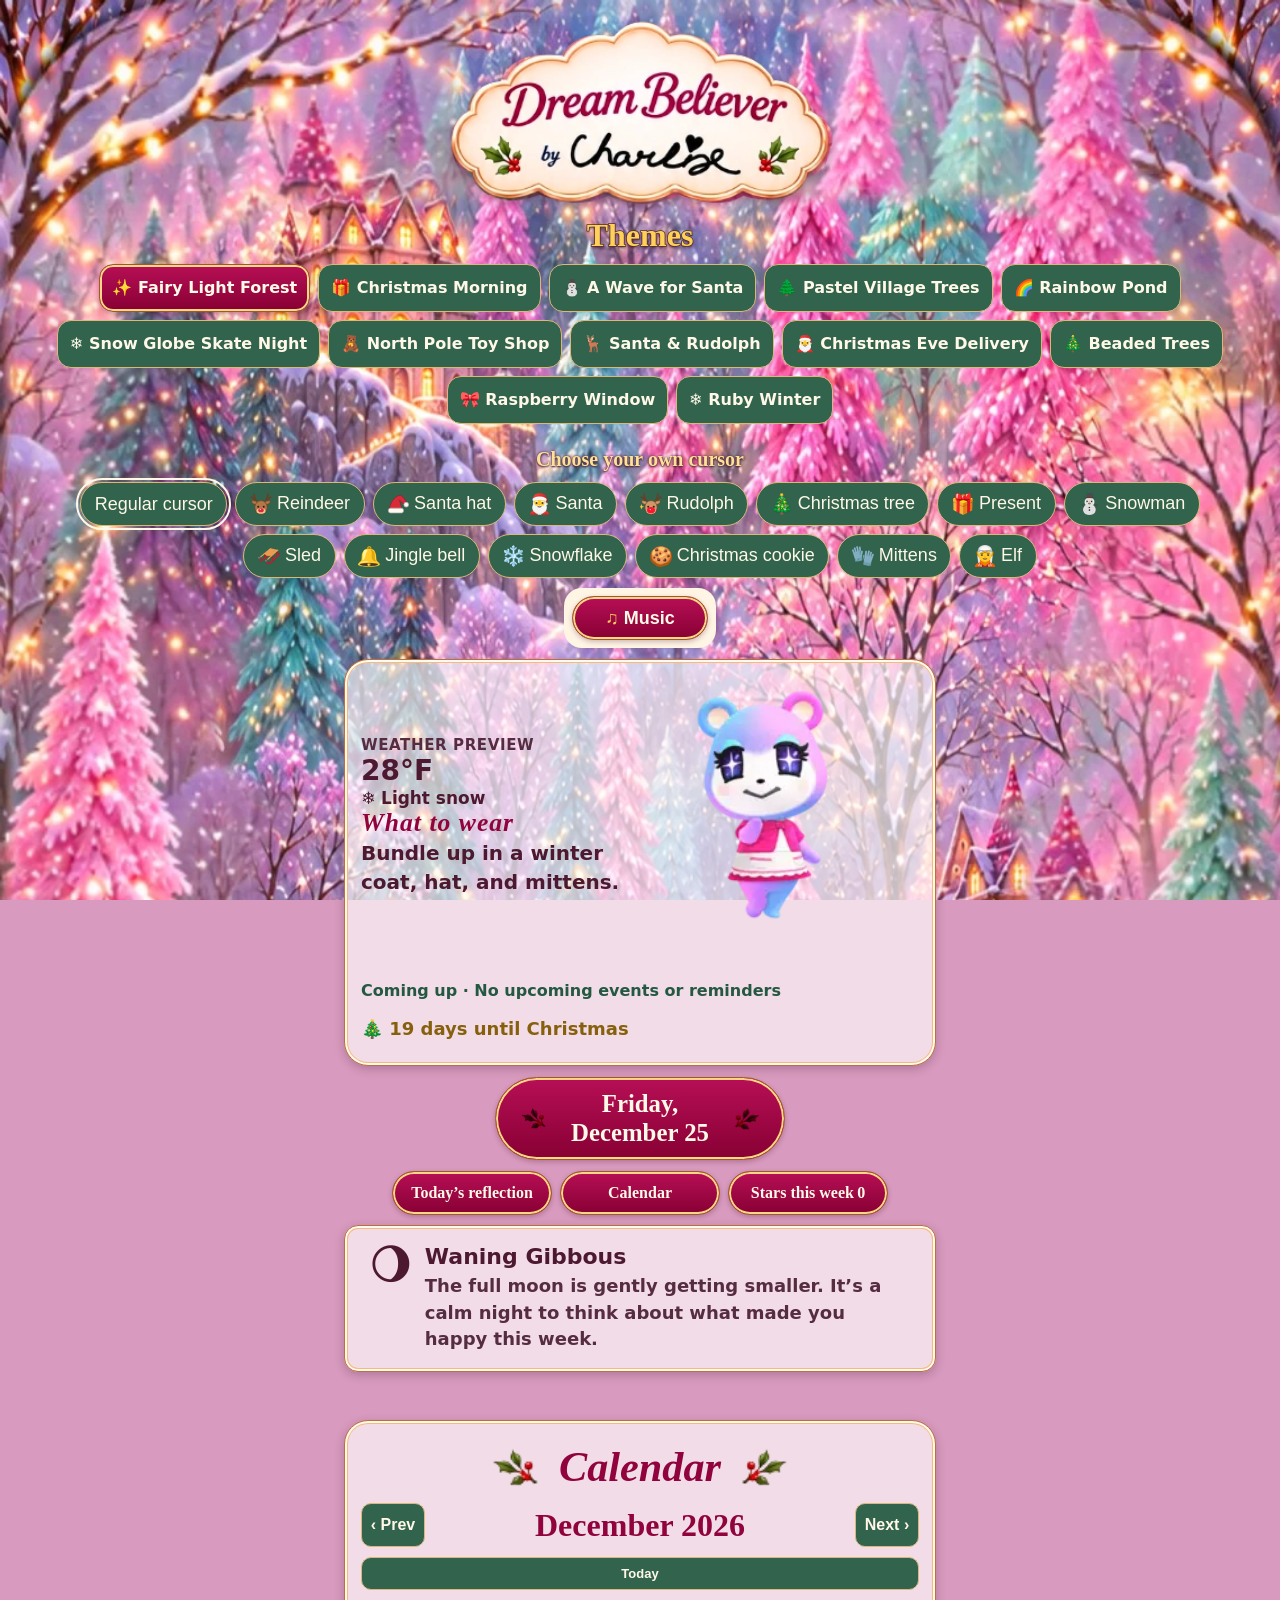
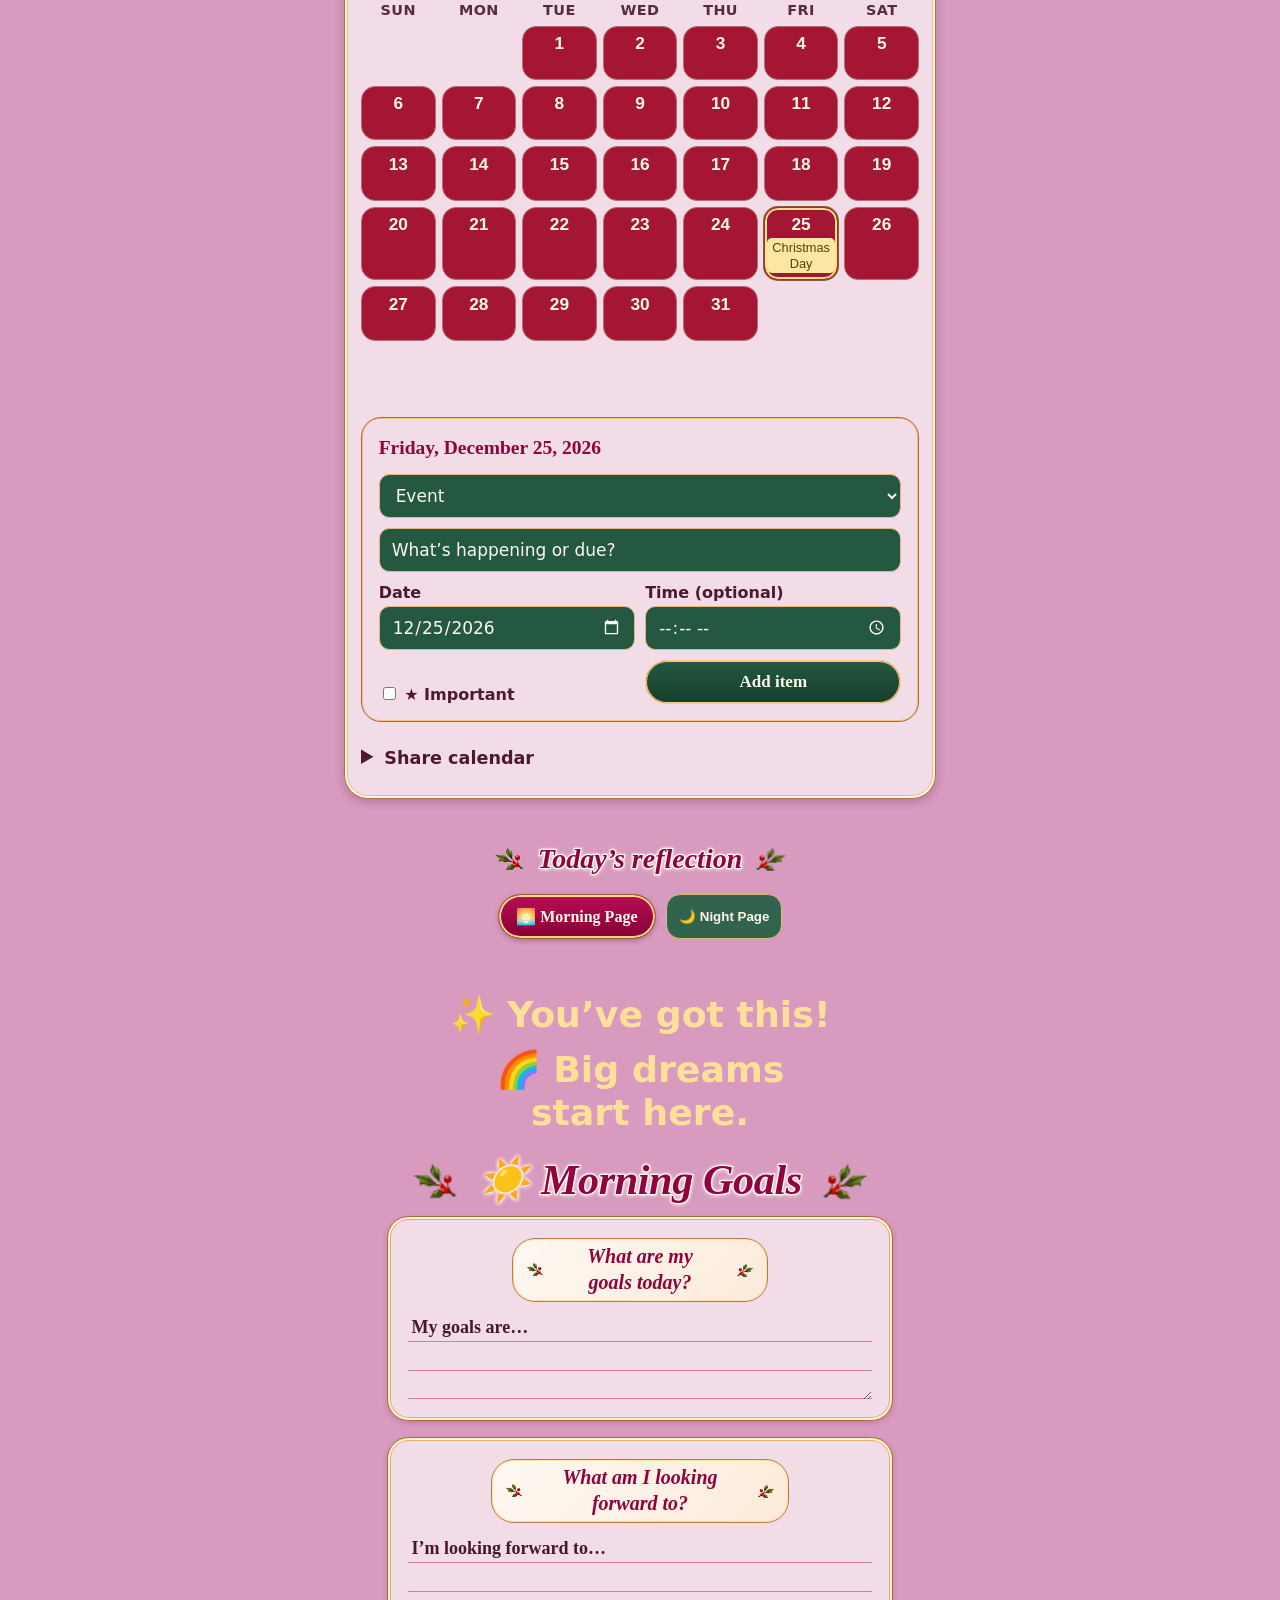
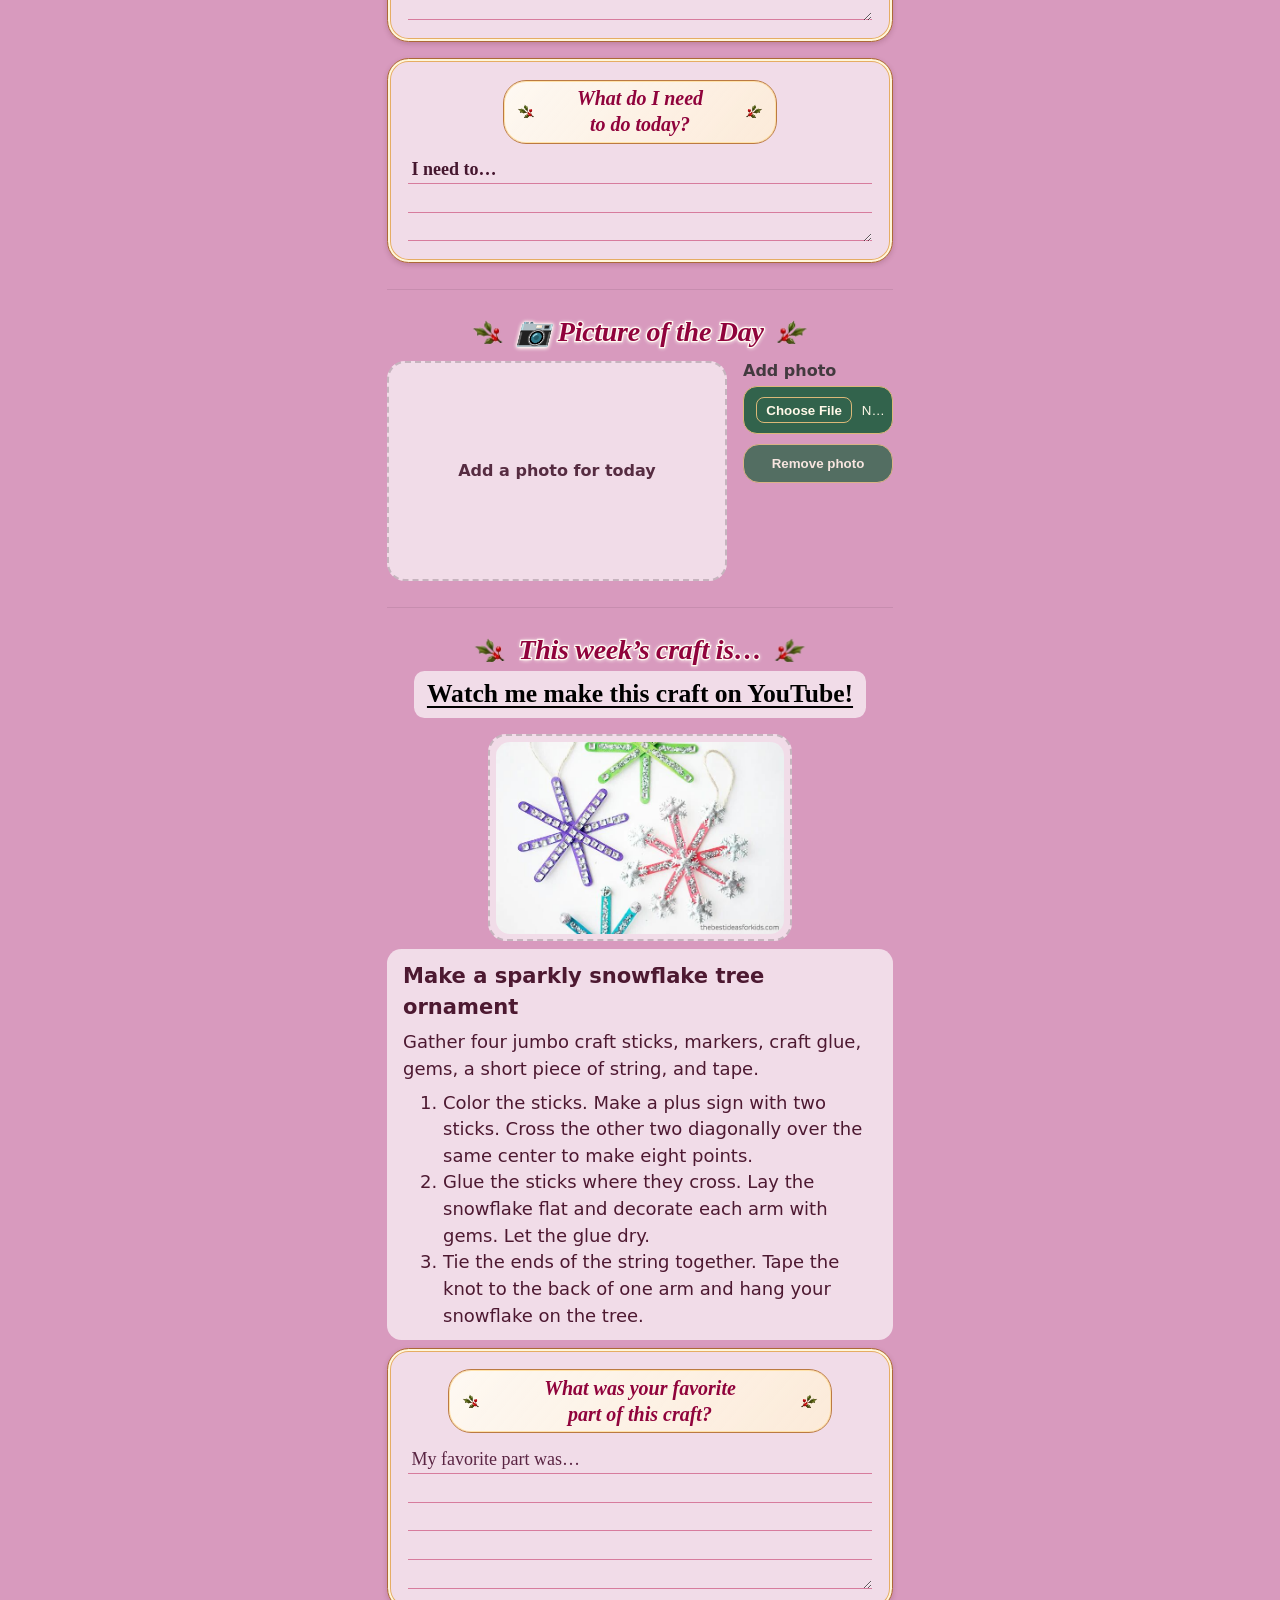
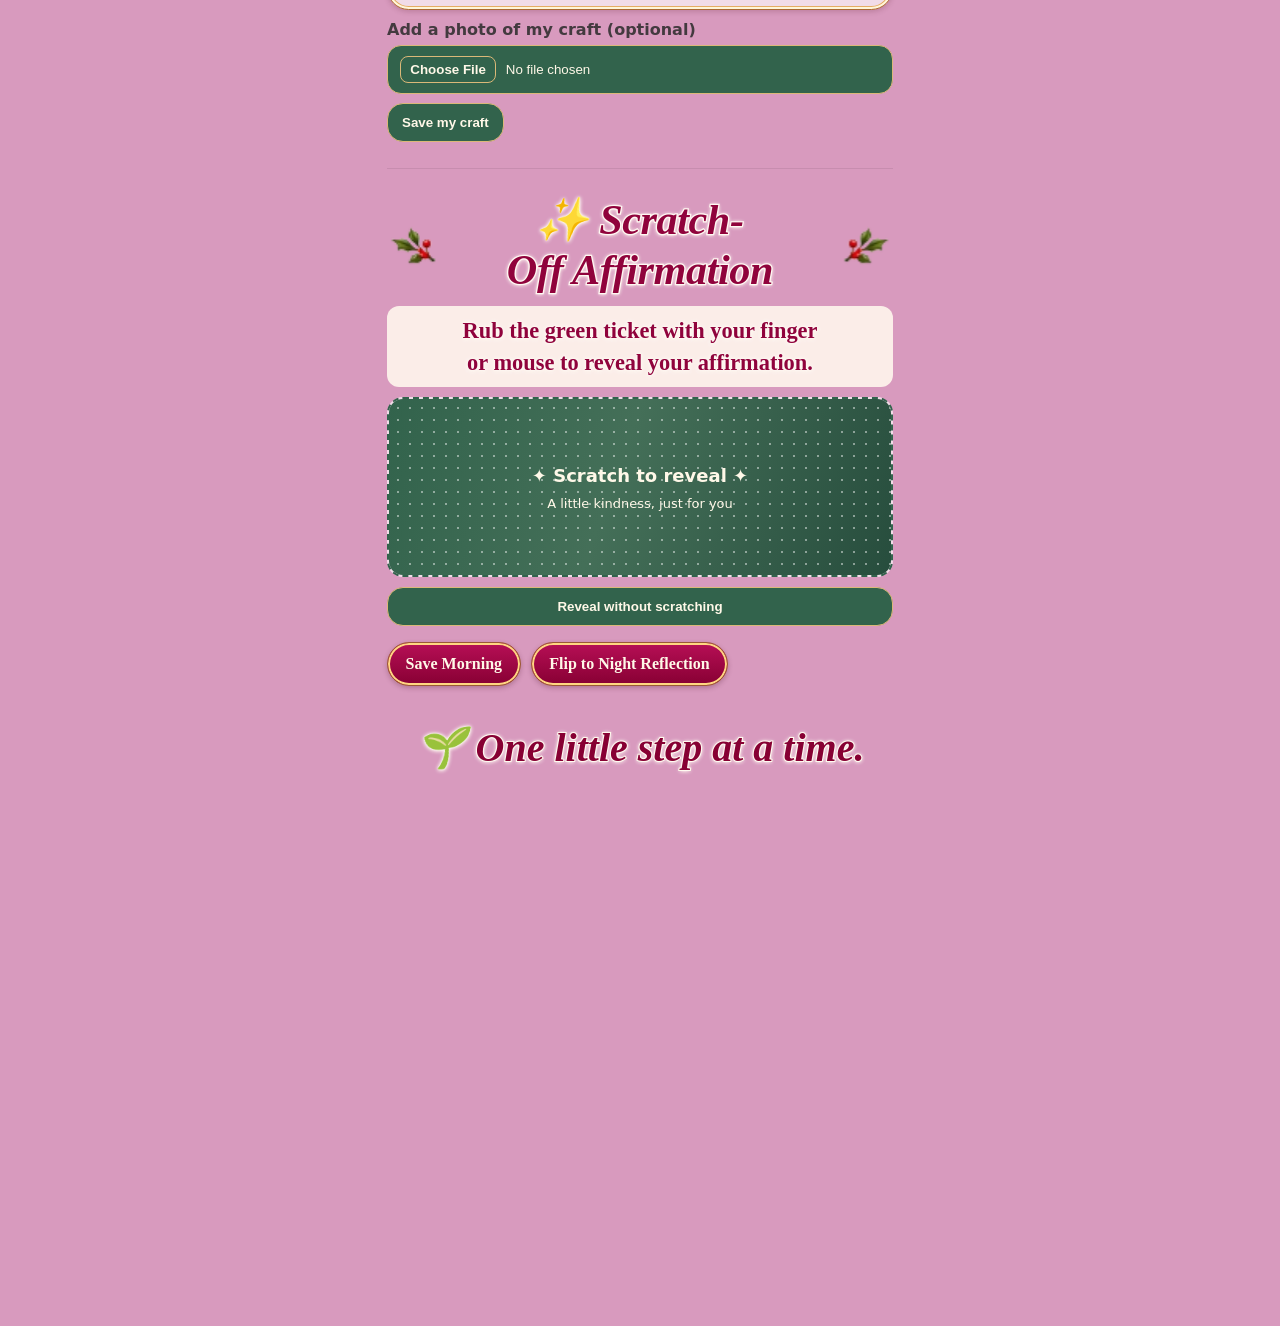
==== december.html @ a9e2998c "Publish Santa & Rudolph with original portrait and wide scrolling illustrations" ====
<!doctype html>
<html lang="en">
  <head>
    <meta charset="UTF-8" />
    <meta name="viewport" content="width=device-width, initial-scale=1.0" />
    <title>Dream Believer by Charlie</title>
    <link rel="preconnect" href="https://fonts.googleapis.com" />
    <link rel="preconnect" href="https://fonts.gstatic.com" crossorigin />
    <link
      href="https://fonts.googleapis.com/css2?family=Fredoka:wght@700&display=swap"
      rel="stylesheet"
    />
    <style>*,
*::before,
*::after {
  box-sizing: border-box;
}

:root {
  --bg0: #f7f3ea;
  --bg1: #efe6d2;
  --ink: #2a2a2a;
  --muted: rgba(42, 42, 42, 0.7);
  --paper: #fffaf0;
  --paperEdge: rgba(0, 0, 0, 0.08);
  --binder: rgba(160, 126, 75, 0.22);
  --accent: #5b7cff;
  --accent2: #ffb020;
  --danger: #d64747;
  --radius: 18px;
  --shadow: 0 18px 40px rgba(0, 0, 0, 0.12);
}

:root {
  --bg0: #f7f3ea;
  --bg1: #efe6d2;
  --ink: #2a2a2a;
  --muted: rgba(42, 42, 42, 0.7);
  --paper: #fffaf0;
  --paperEdge: rgba(0, 0, 0, 0.08);
  --binder: rgba(160, 126, 75, 0.22);
  --accent: #5b7cff;
  --accent2: #ffb020;
  --danger: #d64747;
  --radius: 18px;
  --shadow: 0 18px 40px rgba(0, 0, 0, 0.12);
}

body[data-theme="rainbow"] {
  background: linear-gradient(90deg,
    #f2767e 0%, #ffa15d 17%, #f5d452 33%, #63c48a 50%,
    #58afd9 67%, #8385cf 83%, #ad79cd 100%);
  --ink: #25123b;
  --muted: rgba(37, 18, 59, 0.78);
  --paper: #fff8ff;
  --binder: rgba(255, 140, 92, 0.7);
  --accent: #ff3fb5;
  --accent2: #ffcf33;
}

body[data-theme="pinks"] {
  --bg0: #ffc6f2;
  --bg1: #ffcce2;
  --ink: #3b1038;
  --muted: rgba(59, 16, 56, 0.78);
  --paper: #fff1f6;
  --binder: rgba(222, 86, 189, 0.75);
  --accent: #ff4ab8;
  --accent2: #ff74d0;
  background: #ecc8e8 url("[data-uri]") center / 100% 100vh repeat-y;
}

body[data-theme="cozy"] {
  background-color: #ead5f4;
  background-image: linear-gradient(to bottom,
    #f3d4ea 0%, #f4dedd 16%, #f1e8d4 34%, #d6e9e4 52%,
    #c7e8ee 67%, #d8def3 84%, #ead5f4 100%);
  background-size: 100% 100vh;
  background-size: 100% 100svh;
  background-repeat: no-repeat;
  --ink: #413348;
  --muted: #65546a;
  --paper: #fff0f2;
  --binder: rgba(157, 113, 158, 0.22);
  --accent: #785a89;
  --accent2: #f0bba8;
}

body[data-theme="cozy"] .calendarCard {
  background: #def1e5;
}

body[data-theme="notebook"] {
  --bg0: #ff45b5;
  --bg1: #ffd1ed;
  --ink: #21314a;
  --muted: rgba(33, 49, 74, 0.7);
  --paper: #ffffff;
  --binder: rgba(255, 76, 178, 0.35);
  --accent: #d81b85;
  --accent2: #ff6bbd;
}

/* Moon theme: night sky with stars and moon */
body[data-theme="moon"] {
  --bg0: #0a0a1a;
  --bg1: #12122a;
  --ink: #e8e8f8;
  --muted: rgba(232, 232, 248, 0.8);
  --paper: rgba(30, 30, 55, 0.92);
  --binder: rgba(100, 100, 180, 0.3);
  --accent: #a0b0ff;
  --accent2: #ffd070;
}

html,
body {
  height: 100%;
}

body {
  margin: 0;
  font-family: ui-sans-serif, system-ui, -apple-system, Segoe UI, Roboto, Helvetica, Arial,
    "Apple Color Emoji", "Segoe UI Emoji";
  color: var(--ink);
  background: radial-gradient(1200px 900px at 10% 10%, var(--bg1), var(--bg0));
}

/* Moon theme scene: starry sky + shooting stars + big moon (behind .app) */
.moonThemeScene {
  position: fixed;
  inset: 0;
  z-index: 0;
  pointer-events: none;
  overflow: hidden;
}

body[data-theme="moon"] .moonThemeScene {
  background:
    radial-gradient(2px 2px at 20px 30px, rgba(255,255,255,0.9), transparent),
    radial-gradient(2px 2px at 40px 70px, rgba(255,255,255,0.7), transparent),
    radial-gradient(2px 2px at 50px 160px, rgba(255,255,255,0.8), transparent),
    radial-gradient(2px 2px at 90px 40px, rgba(255,255,255,0.6), transparent),
    radial-gradient(2px 2px at 130px 80px, rgba(255,255,255,0.9), transparent),
    radial-gradient(2px 2px at 160px 120px, rgba(255,255,255,0.7), transparent),
    radial-gradient(ellipse 400px 400px at 70% 20%, rgba(80, 80, 140, 0.15), transparent),
    radial-gradient(ellipse 200px 200px at 20% 80%, rgba(100, 100, 180, 0.1), transparent);
}

.moonThemeMoon {
  position: absolute;
  top: 12%;
  left: 15%;
  font-size: clamp(80px, 18vw, 160px);
  line-height: 1;
  filter: drop-shadow(0 0 30px rgba(255, 220, 180, 0.4));
}

.shootingStars {
  position: absolute;
  inset: 0;
}

.shootingStar {
  position: absolute;
  width: 120px;
  height: 2px;
  background: linear-gradient(90deg, rgba(255,255,255,0.9), transparent);
  border-radius: 50%;
  animation: shoot 3s ease-in-out infinite;
  top: 10%;
  left: -120px;
}

.shootingStar--2 {
  animation-delay: 1.8s;
  top: 25%;
  left: -120px;
  width: 80px;
  animation-duration: 2.2s;
}

.shootingStar--3 {
  animation-delay: 3.5s;
  top: 40%;
  left: -80px;
  width: 60px;
  animation-duration: 1.8s;
}

@keyframes shoot {
  0% { transform: translateX(0) translateY(0); opacity: 1; }
  70% { transform: translateX(400px) translateY(120px); opacity: 0.8; }
  100% { transform: translateX(500px) translateY(150px); opacity: 0; }
}

body[data-theme="moon"] .app {
  position: relative;
  z-index: 1;
}

/* Top-right card: moon phase + why it's special (Moon theme only) */
.moonPhaseWidget {
  display: flex;
  align-items: flex-start;
  gap: 12px;
  padding: 14px 18px;
  border-radius: 14px;
  background: rgba(255, 255, 255, 0.2);
  border: 1px solid rgba(0, 0, 0, 0.06);
}

body[data-theme="moon"] .moonPhaseWidget {
  background: rgba(255, 255, 255, 0.08);
  border-color: rgba(255, 255, 255, 0.1);
}

.moonPhaseWidgetIcon {
  font-size: 42px;
  line-height: 1;
  flex-shrink: 0;
}

.moonPhaseWidgetText {
  min-width: 0;
}

.moonPhaseWidgetLabel {
  display: block;
  font-size: 1.0625rem;
  font-weight: 800;
  color: var(--ink);
  margin-bottom: 4px;
}

.moonPhaseWidgetSpecial {
  margin: 0;
  font-weight: 700;
  font-size: 1rem;
  line-height: 1.4;
  color: var(--muted);
}

.app {
  max-width: 1100px;
  margin: 0 auto;
  padding: 20px 16px 32px;
}

.header {
  display: grid;
  gap: 14px;
  margin-bottom: 18px;
}

.brandRow {
  display: flex;
  align-items: center;
  gap: 16px;
}

.avatar {
  width: 80px;
  height: 80px;
  object-fit: contain;
  flex-shrink: 0;
  border-radius: 50%;
  background: rgba(255, 255, 255, 0.4);
  box-shadow: 0 4px 12px rgba(0, 0, 0, 0.12);
}

.brand .title {
  font-family: "Fredoka", ui-sans-serif, system-ui, -apple-system, Segoe UI, Roboto, Helvetica, Arial,
    "Apple Color Emoji", "Segoe UI Emoji";
  font-weight: 700;
  letter-spacing: -0.03em;
  font-size: 40px;
  color: #ed087e;
  text-shadow: 0 1px 2px #fff9;
}

.brand .subtitle {
  color: var(--muted);
  margin-top: 4px;
}

.themeRow {
  width: 100%;
  display: flex;
  flex-wrap: wrap;
  gap: 10px;
  align-items: center;
}

.themeLabel {
  flex-basis: 100%;
  font-size: 1rem;
  font-weight: 800;
}

.themeButtons {
  flex: 1 0 100%;
  display: grid;
  grid-template-columns: repeat(2, minmax(0, 1fr));
  gap: 8px;
}

@media (min-width: 560px) {
  .themeButtons { grid-template-columns: repeat(3, minmax(0, 1fr)); }
}

@media (min-width: 921px) {
  .themeButtons { grid-template-columns: repeat(6, minmax(0, 1fr)); }
}

.themeBtn {
  min-height: 48px;
  border-radius: 14px;
  padding: 9px 12px;
  border: 2px solid #cdc5d6;
  background: #fffafc;
  color: #332644;
  font: 700 1rem/1.2 system-ui, sans-serif;
  cursor: pointer;
}

.themeBtn.isActive {
  border-color: #48335f;
  background: #48335f;
  color: white;
}

.themeBtn:focus-visible {
  outline: 3px solid #2766c3;
  outline-offset: 2px;
}

.statusRow {
  display: flex;
  flex-wrap: wrap;
  gap: 10px;
  align-items: center;
}

.cursor-picker {
  margin-top: 6px;
  display: flex;
  flex-wrap: wrap;
  gap: 8px;
  align-items: center;
  font-size: 12px;
}

.cursorLabel {
  font-weight: 800;
  color: var(--muted);
}

.cursorButtons {
  display: flex;
  flex-wrap: wrap;
  gap: 6px;
}

.cursorButtons button {
  border-radius: 999px;
  padding: 4px 10px;
  border: 1px solid rgba(0, 0, 0, 0.1);
  background: rgba(255, 255, 255, 0.85);
  font-size: 12px;
  cursor: pointer;
}

.trail {
  position: fixed;
  transform: translate(-50%, -50%);
  pointer-events: none;
  font-size: 14px;
  opacity: 0.7;
  animation: trailFade 250ms ease-out;
  z-index: 40;
}

@keyframes trailFade {
  0% {
    opacity: 1;
    transform: translate(-50%, -50%) translateY(0);
  }
  100% {
    opacity: 0;
    transform: translate(-50%, -50%) translateY(-14px);
  }
}

.pill {
  display: inline-flex;
  align-items: baseline;
  gap: 10px;
  padding: 10px 12px;
  background: rgba(255, 255, 255, 0.6);
  border: 1px solid rgba(0, 0, 0, 0.06);
  border-radius: 999px;
  backdrop-filter: blur(8px);
}

.pillLabel {
  font-size: 12px;
  color: var(--muted);
}

.pillValue {
  font-weight: 700;
}

.saveStatus {
  min-height: 18px;
  color: var(--muted);
  font-size: 13px;
}

.book {
  display: grid;
  grid-template-columns: 270px minmax(0, 1fr);
  gap: 16px;
  align-items: start;
}

.bookLeft {
  display: flex;
  flex-direction: column;
  gap: 16px;
  align-items: flex-start;
}

@media (max-width: 920px) {
  .book {
    grid-template-columns: 1fr;
  }
  .bookLeft {
    flex-direction: row;
    flex-wrap: wrap;
    align-items: flex-start;
  }
}

.calendarCard,
.pageCard {
  background: linear-gradient(180deg, rgba(255, 255, 255, 0.78), rgba(255, 255, 255, 0.62));
  border: 1px solid rgba(0, 0, 0, 0.07);
  border-radius: var(--radius);
  box-shadow: var(--shadow);
}

.calendarCard {
  padding: 18px 16px;
  position: relative;
  overflow: visible;
  max-width: 270px;
}

.calendarCard::before {
  content: "";
  position: absolute;
  inset: 0;
  background: linear-gradient(90deg, var(--binder), transparent 45%);
  pointer-events: none;
}

.calendarTitle {
  font-weight: 800;
  margin-bottom: 8px;
  position: relative;
  z-index: 1;
}

.calendarControls {
  display: flex;
  align-items: center;
  gap: 6px;
  position: relative;
  z-index: 2;
  margin-bottom: 10px;
  min-width: 0;
}

.calendarControls .iconBtn {
  flex-shrink: 0;
  min-width: 4rem;
  width: auto;
  padding: 0 8px;
  font-size: 12px;
  font-weight: 700;
}

.monthLabel {
  font-weight: 700;
  font-size: 13px;
  color: var(--muted);
  flex: 1;
  min-width: 0;
  text-align: center;
}

.todayBtn {
  display: block;
  width: 100%;
  padding: 8px 12px;
  margin-bottom: 12px;
  font-size: 13px;
  font-weight: 700;
  border-radius: 10px;
  border: 1px solid rgba(0, 0, 0, 0.12);
  background: rgba(255, 255, 255, 0.9);
  color: var(--ink);
  cursor: pointer;
  position: relative;
  z-index: 2;
}

.todayBtn:hover {
  background: rgba(255, 255, 255, 1);
  border-color: rgba(0, 0, 0, 0.2);
}

.iconBtn {
  position: relative;
  z-index: 2;
  border: 1px solid rgba(0, 0, 0, 0.1);
  background: rgba(255, 255, 255, 0.8);
  border-radius: 10px;
  height: 32px;
  cursor: pointer;
  line-height: 1;
}

.iconBtn:hover {
  border-color: rgba(0, 0, 0, 0.2);
}

.dowRow {
  display: grid;
  grid-template-columns: repeat(7, 1fr);
  gap: 6px;
  margin-top: 12px;
  color: var(--muted);
  font-size: 11px;
  font-weight: 700;
  text-transform: uppercase;
  letter-spacing: 0.03em;
  position: relative;
}

.calendarGrid {
  display: grid;
  grid-template-columns: repeat(7, 1fr);
  gap: 6px;
  margin-top: 8px;
  position: relative;
}

.dayBtn {
  border: 1px solid rgba(0, 0, 0, 0.1);
  background: rgba(255, 255, 255, 0.85);
  border-radius: 14px;
  padding: 9px 0;
  cursor: pointer;
  font-weight: 700;
  color: var(--ink);
  font-size: 13px;
}

.dayBtn.isMuted {
  opacity: 0.4;
  cursor: default;
}

.dayBtn.isSelected {
  border-color: rgba(91, 124, 255, 0.65);
  box-shadow: 0 0 0 3px rgba(91, 124, 255, 0.18);
}

.dayBtn:focus-visible,
.iconBtn:focus-visible,
button:focus-visible,
textarea:focus-visible {
  outline: 3px solid rgba(91, 124, 255, 0.35);
  outline-offset: 2px;
}

/* Moon theme: calendar dates and labels black for readability */
body[data-theme="moon"] .calendarCard {
  background: linear-gradient(180deg, rgba(255, 255, 255, 0.95), rgba(255, 255, 255, 0.9));
}

body[data-theme="moon"] .calendarTitle,
body[data-theme="moon"] .monthLabel,
body[data-theme="moon"] .dowRow,
body[data-theme="moon"] .dayBtn {
  color: #1a1a1a;
}

body[data-theme="moon"] .dayBtn.isMuted {
  color: rgba(26, 26, 26, 0.5);
}

body[data-theme="moon"] .todayBtn,
body[data-theme="moon"] .calendarControls .iconBtn {
  color: #1a1a1a;
}

.pageCard {
  background: var(--paper);
  overflow: hidden;
  position: relative;
}

.pageCard::before {
  content: "";
  position: absolute;
  inset: 0;
  background: linear-gradient(90deg, rgba(160, 126, 75, 0.22), transparent 26%);
  pointer-events: none;
}

.pageTabs {
  display: flex;
  gap: 10px;
  padding: 12px 12px 0;
  position: relative;
}

.pageDoodles {
  position: absolute;
  inset: 0;
  pointer-events: none;
  opacity: 0;
  transition: opacity 200ms ease-out;
  font-family: "Comic Sans MS", "Marker Felt", system-ui, -apple-system, BlinkMacSystemFont,
    "Segoe UI", sans-serif;
  font-size: 24px;
  color: rgba(255, 105, 180, 0.4);
}

.pageDoodles span {
  position: absolute;
}

.pageDoodles span:nth-child(1) {
  top: 20px;
  right: 40px;
  transform: rotate(-15deg);
}

.pageDoodles span:nth-child(2) {
  bottom: 40px;
  left: 40px;
  transform: rotate(12deg);
}

.pageDoodles span:nth-child(3) {
  bottom: 90px;
  right: 80px;
  transform: rotate(-8deg);
}

body[data-theme="notebook"] .pageDoodles {
  display: none;
}


/* A continuous sheet keeps the punched edge on the left as the pages flip. */
body[data-theme="notebook"] .pageCard {
  --notebook-margin: 48px;
  padding-left: calc(var(--notebook-margin) + 10px);
  border-radius: 6px;
  background:
    linear-gradient(90deg,
      transparent var(--notebook-margin),
      #dc7c89 var(--notebook-margin),
      #dc7c89 calc(var(--notebook-margin) + 2px),
      transparent calc(var(--notebook-margin) + 2px)),
    repeating-linear-gradient(180deg,
      transparent 0 27px,
      #d4e2f2 27px 28px),
    #fffef9;
}

body[data-theme="notebook"] .pageCard::before {
  width: 36px;
  background:
    radial-gradient(circle at 18px 16px,
      #d6d9df 0 6px,
      #aeb6c1 6px 7px,
      #ffffff 7px 9px,
      transparent 9.5px) 0 40px / 36px 180px repeat-y,
    linear-gradient(90deg, rgba(33, 49, 74, 0.06), transparent);
}

body[data-theme="notebook"] .pageFace {
  background: transparent;
  padding: 12px 12px 24px;
  min-width: 0;
}

body[data-theme="notebook"] .pageFace textarea {
  color: var(--ink);
  line-height: 28px;
  border-color: #b9cbe0;
  border-radius: 5px;
  padding: 5px 10px;
  background:
    repeating-linear-gradient(180deg,
      transparent 0 27px,
      #d4e2f2 27px 28px) 0 0 / 100% 28px,
    #fffef9;
}

.notebookNotes {
  display: flex;
  flex-wrap: wrap;
  align-items: center;
  justify-content: space-between;
  gap: 8px 18px;
  padding: 18px 24px 8px 14px;
  color: #546798;
  font-family: "Comic Sans MS", "Marker Felt", cursive;
  font-size: 15px;
  line-height: 1.5;
}

.notebookNotes--bottom {
  padding-top: 0;
  padding-bottom: 22px;
  color: #687b58;
}

body:not([data-theme="notebook"]) .notebookNotes {
  color: var(--ink);
  font-weight: 600;
}

/* Stack photo/craft controls before the paper's writing area becomes narrow. */
@media (min-width: 921px) and (max-width: 1100px) {
  body[data-theme="notebook"] .pictureOfDayRow,
  body[data-theme="notebook"] .craftRow {
    grid-template-columns: minmax(0, 1fr);
  }
}

@media (max-width: 600px) {
  body[data-theme="notebook"] .pageCard {
    --notebook-margin: 30px;
    padding-left: 38px;
  }

  body[data-theme="notebook"] .pageCard::before {
    width: 26px;
    background-size: 26px 150px, auto;
    background-position: -4px 40px, 0 0;
  }

  body[data-theme="notebook"] .pageViewport {
    padding: 12px 10px 16px 0;
  }

  body[data-theme="notebook"] .pageFace {
    padding: 12px 4px 18px;
  }

  body[data-theme="notebook"] .pageTabs {
    flex-wrap: wrap;
    padding-left: 4px;
    padding-right: 10px;
  }

  .notebookNotes {
    padding-left: 4px;
    padding-right: 12px;
    font-size: 14px;
  }

  body[data-theme="notebook"] .field,
  body[data-theme="notebook"] .craftControls,
  body[data-theme="notebook"] .pictureOfDayControls {
    min-width: 0;
  }
}

body[data-theme="moon"] .pageTabs {
  --tab-paper: #fff1c6;
  --tab-selected: #ffd16b;
  --tab-ink: #202442;
}

.tab {
  border: 1px solid rgba(0, 0, 0, 0.12);
  background: var(--tab-paper, #fffafd);
  color: var(--tab-ink, var(--ink));
  border-radius: 14px;
  padding: 10px 12px;
  cursor: pointer;
  font-weight: 800;
  display: inline-flex;
  align-items: center;
  gap: 10px;
}

.tabLabel {
  white-space: nowrap;
}

.tabBadge {
  display: inline-flex;
  align-items: center;
  justify-content: center;
  min-width: 22px;
  height: 22px;
  padding: 0 6px;
  border-radius: 999px;
  font-size: 12px;
  font-weight: 900;
  background: rgba(255, 176, 32, 0.18);
  border: 1px solid rgba(255, 176, 32, 0.3);
  color: rgba(42, 42, 42, 0.95);
}

.tabBadge:empty {
  display: none;
}

.tab.isActive {
  background: var(--tab-selected, #f1e5fa);
  border-color: currentColor;
  box-shadow: inset 0 -3px currentColor;
}

.pageViewport {
  padding: 18px 18px 20px;
  position: relative;
  perspective: 1400px;
}

.pageFlip {
  position: relative;
  transform-style: preserve-3d;
  transition: transform 540ms cubic-bezier(0.2, 0.85, 0.2, 1);
}

.pageFace {
  padding: 18px 24px 24px;
  position: relative;
  backface-visibility: hidden;
  transform: rotateY(0deg);
  max-width: 760px;
  margin: 0 auto;
  background:
    repeating-linear-gradient(
      to bottom,
      rgba(0, 0, 0, 0.04) 0px,
      rgba(0, 0, 0, 0.04) 1px,
      transparent 28px
    ),
    linear-gradient(90deg, rgba(0, 0, 0, 0.04) 0px, rgba(0, 0, 0, 0.04) 40px, transparent 40px),
    var(--paper);
}

.pageFace--back {
  position: absolute;
  top: 0;
  left: 0;
  right: 0;
  transform: rotateY(180deg);
}

.pageFlip.isNight {
  transform: rotateY(180deg);
}

.pageFlip.isMorning .pageFace--back,
.pageFlip.isNight .pageFace--front {
  pointer-events: none;
}

@media (prefers-reduced-motion: reduce) {
  .pageFlip {
    transition: none;
  }
}

.sectionTitle {
  margin: 10px 0 12px;
  font-size: 18px;
  letter-spacing: -0.01em;
}

.divider {
  height: 1px;
  background: rgba(0, 0, 0, 0.08);
  margin: 16px 0;
}

.fieldGrid {
  display: grid;
  gap: 12px;
}

.field {
  display: grid;
  gap: 6px;
}

.labelText {
  font-size: 13px;
  font-weight: 800;
  color: rgba(42, 42, 42, 0.86);
}

textarea {
  width: 100%;
  resize: vertical;
  border: 1px solid rgba(0, 0, 0, 0.12);
  border-radius: 14px;
  padding: 10px 12px;
  font: inherit;
  font-size: 15px;
  background: rgba(255, 255, 255, 0.85);
}

.pictureOfDayRow {
  display: grid;
  grid-template-columns: 340px 1fr;
  gap: 16px;
  align-items: stretch;
}

@media (max-width: 720px) {
  .pictureOfDayRow {
    grid-template-columns: 1fr;
  }
}

.pictureOfDayFrame {
  border: 2px dashed rgba(0, 0, 0, 0.18);
  border-radius: 18px;
  background: rgba(255, 255, 255, 0.65);
  display: grid;
  place-items: center;
  padding: 14px;
  min-height: 220px;
  position: relative;
  overflow: hidden;
}

.pictureOfDayImage {
  display: none;
  position: absolute;
  inset: 14px;
  width: calc(100% - 28px);
  height: calc(100% - 28px);
  object-fit: contain;
  object-position: center;
  border-radius: 14px;
}

.pictureOfDayFrame.hasImage .pictureOfDayImage {
  display: block;
}

.pictureOfDayFrame.hasImage .pictureOfDayHint {
  display: none;
}

.pictureOfDayHint {
  color: var(--muted);
  text-align: center;
  font-weight: 700;
}

.pictureOfDayControls {
  display: grid;
  gap: 10px;
  align-content: start;
}

.craftRow {
  display: grid;
  grid-template-columns: 340px 1fr;
  gap: 16px;
  align-items: stretch;
}

@media (max-width: 720px) {
  .craftRow {
    grid-template-columns: 1fr;
  }
}

.craftFrame {
  border: 2px dashed rgba(0, 0, 0, 0.18);
  border-radius: 18px;
  background: rgba(255, 255, 255, 0.65);
  display: grid;
  place-items: center;
  padding: 14px;
  height: 280px;
  box-sizing: border-box;
  position: relative;
  overflow: hidden;
}

.craftOfWeekImage {
  position: absolute;
  inset: 14px;
  width: calc(100% - 28px);
  height: calc(100% - 28px);
  object-fit: contain;
  object-position: center;
  border-radius: 14px;
}

.craftImage {
  display: none;
  position: relative;
  max-width: 100%;
  max-height: 100%;
  width: auto;
  height: auto;
  object-fit: contain;
  object-position: center;
  border-radius: 14px;
}

.craftFrame.hasImage {
  border-style: solid;
  border-color: rgba(0, 0, 0, 0.12);
  background: rgba(255, 255, 255, 0.9);
}

.craftFrame.hasImage .craftImage {
  display: block;
  position: absolute;
  inset: 14px;
  width: calc(100% - 28px);
  height: calc(100% - 28px);
}

.craftFrame.hasImage .craftHint {
  display: none;
}

.craftHint {
  color: var(--muted);
  text-align: center;
  font-weight: 700;
}

.craftControls {
  display: grid;
  gap: 10px;
  align-content: start;
}

.fileLabel {
  display: grid;
  gap: 6px;
}

.fileLabelText {
  font-size: 13px;
  font-weight: 800;
  color: rgba(42, 42, 42, 0.86);
}

.fileInput {
  width: 100%;
  border: 1px solid rgba(0, 0, 0, 0.12);
  border-radius: 14px;
  padding: 10px 12px;
  background: rgba(255, 255, 255, 0.85);
}

.affirmationRow {
  display: grid;
  gap: 10px;
}

.affirmationText {
  padding: 12px 14px;
  border-radius: 16px;
  background: rgba(255, 176, 32, 0.13);
  border: 1px solid rgba(255, 176, 32, 0.25);
  min-height: 46px;
  display: flex;
  align-items: center;
  font-weight: 900;
}

.actions {
  display: flex;
  flex-wrap: wrap;
  gap: 10px;
  margin-top: 16px;
}

.soundBtn {
  border-radius: 999px;
  padding: 6px 10px;
  border: 1px solid rgba(0, 0, 0, 0.1);
  background: rgba(255, 255, 255, 0.7);
  font-size: 12px;
  font-weight: 700;
  cursor: pointer;
}

.soundBtn.isOff {
  opacity: 0.7;
}

/* Weather button: sky-like animated background */
.weatherBtn {
  position: relative;
  border-radius: 999px;
  padding: 6px 12px;
  border: 1px solid rgba(0, 0, 0, 0.1);
  font-size: 12px;
  font-weight: 700;
  cursor: pointer;
  overflow: hidden;
  isolation: isolate;
}

.weatherBtnBg {
  position: absolute;
  inset: 0;
  z-index: 0;
  background: linear-gradient(
    120deg,
    rgba(135, 206, 250, 0.35),
    rgba(255, 220, 150, 0.3),
    rgba(176, 224, 230, 0.35)
  );
  background-size: 200% 200%;
  animation: weatherSkyShift 8s ease-in-out infinite;
}

.weatherBtnLabel {
  position: relative;
  z-index: 1;
}

@keyframes weatherSkyShift {
  0%, 100% { background-position: 0% 50%; }
  50% { background-position: 100% 50%; }
}

.weatherCard {
  margin-top: 0;
  padding: 2px 8px 2px 14px;
  border-radius: var(--radius);
  background: var(--paper);
  border: 1px solid var(--paperEdge);
  box-shadow: var(--shadow);
  max-width: 420px;
}

.weatherCardInner {
  display: flex;
  flex-direction: column;
  gap: 3px;
}

.weatherCardInner > p {
  margin: 0;
}

.weatherLocation {
  font-size: 11px;
  font-weight: 700;
  text-transform: uppercase;
  letter-spacing: 0.04em;
  color: var(--muted);
}

.weatherTemp {
  font-size: 28px;
  font-weight: 800;
  line-height: 1.2;
  color: var(--ink);
}

.weatherCondition {
  font-size: 14px;
  font-weight: 600;
  color: var(--ink);
}

.weatherWearTitle {
  margin: 4px 0 0;
  font-size: 12px;
  font-weight: 800;
  text-transform: uppercase;
  letter-spacing: 0.04em;
  color: var(--muted);
}

.weatherWear {
  white-space: pre-line;
  font-weight: 700;
  font-size: 14px;
  line-height: 1.45;
  color: var(--ink);
}

.weatherError {
  font-size: 13px;
  color: var(--danger);
}

.judySticker {
  pointer-events: none;
  transform: rotate(-4deg);
}

.judyStickerImage {
  display: block;
  width: 230px;
  max-width: 100%;
  height: auto;
  border-radius: 14px;
  box-shadow: 0 4px 14px rgba(0, 0, 0, 0.18);
}

.celebrationOverlay {
  position: fixed;
  inset: 0;
  display: none;
  align-items: center;
  justify-content: center;
  pointer-events: none;
  z-index: 50;
}

.celebrationOverlay.isVisible {
  display: flex;
}

.celebrationStar {
  pointer-events: none;
  font-size: 80px;
  animation: starPop 800ms ease-out;
  text-shadow: 0 0 12px rgba(0, 0, 0, 0.35);
}

@keyframes starPop {
  0% {
    transform: scale(0.2) rotate(-20deg);
    opacity: 0;
  }
  40% {
    transform: scale(1.1) rotate(8deg);
    opacity: 1;
  }
  100% {
    transform: scale(1) rotate(0deg) translateY(-10px);
    opacity: 0;
  }
}

.primaryBtn,
.secondaryBtn {
  border-radius: 16px;
  padding: 11px 14px;
  cursor: pointer;
  font-weight: 900;
  border: 1px solid rgba(0, 0, 0, 0.12);
}

.primaryBtn {
  background: rgba(91, 124, 255, 0.92);
  border-color: rgba(91, 124, 255, 0.6);
  color: white;
}

.primaryBtn:hover {
  background: rgba(91, 124, 255, 1);
}

.secondaryBtn {
  background: rgba(255, 255, 255, 0.8);
}

.secondaryBtn:hover {
  background: rgba(255, 255, 255, 0.95);
}


/* Only the ticket captures touch gestures; the rest of the page scrolls normally. */
.scratchHint {
  margin: 0;
  color: var(--muted);
  font-size: 14px;
  line-height: 1.5;
}
.scratchCard {
  position: relative;
  min-height: 154px;
  border: 2px dashed #a6a4c4;
  border-radius: 16px;
  overflow: hidden;
  background: #fff7df;
}
.scratchCard .affirmationText {
  min-height: 154px;
  justify-content: center;
  text-align: center;
  padding: 24px;
  color: #37405b;
  font-size: 19px;
  line-height: 1.5;
  border: 0;
}
.scratchCover {
  position: absolute;
  inset: 0;
  width: 100%;
  height: 100%;
  touch-action: none;
  user-select: none;
  -webkit-user-select: none;
  cursor: crosshair;
}
.scratchCover[hidden] {
  display: none;
}

body[data-theme="notebook"] .scratchCover {
  cursor: pointer;
  touch-action: pan-y;
}
body[data-theme="notebook"] .scratchCard {
  background: #fff0f8;
  border-color: #e798c0;
}
body[data-theme="notebook"] .scratchCard .affirmationText {
  display: block;
  align-content: center;
  font-family: ui-monospace, "Courier New", monospace;
  background: #fff0f8;
}
.affirmationText.isTyping::after {
  content: "▏";
  color: #c51f7d;
}

.weatherLayout {
  display: grid;
  grid-template-columns: minmax(0, 1fr) min(49%, 202px);
  min-height: 192px;
  align-items: center;
  gap: 10px;
}
.weatherLayout .weatherCardInner {
  padding-block: 8px;
}
.weatherJudy {
  padding-top: 4px;
  display: block;
  align-self: stretch;
  width: 100%;
  height: 100%;
  min-height: 0;
}

body[data-theme="cozy"] {
  background-image: url("data:image/svg+xml,%3Csvg%20xmlns%3D%22http%3A%2F%2Fwww.w3.org%2F2000%2Fsvg%22%20width%3D%22196%22%20height%3D%22172%22%20viewBox%3D%220%200%20196%20172%22%3E%3Cg%20fill%3D%22white%22%3E%3Cpath%20opacity%3D%22.85%22%20d%3D%22m27%2020%203%207%208%201-6%205%202%208-7-4-7%204%202-8-6-5%208-1z%22%2F%3E%3Cpath%20opacity%3D%22.62%22%20d%3D%22M141%20107c-7-9-18%200%200%2012%2018-12%207-21%200-12Z%22%2F%3E%3Cpath%20d%3D%22m87%2067%202%204%205%201-4%203%201%205-4-3-4%203%201-5-4-3%205-1z%22%2F%3E%3C%2Fg%3E%3C%2Fsvg%3E"),
    linear-gradient(#f9c3da, #cec6f5 50%, #cbf4f8);
  background-size: 196px 172px, 100% 100vh;
  background-repeat: repeat, no-repeat;
  background-color: #cbf4f8;
}

body[data-theme="sparkle"] {
  --ink: #322040;
  --muted: #493452;
  --paper: #fffafd;
  --accent: #8145a2;
  --accent2: #75d7d5;
  --foil: url("data:image/svg+xml,%3Csvg%20xmlns%3D%22http%3A%2F%2Fwww.w3.org%2F2000%2Fsvg%22%20width%3D%22180%22%20height%3D%22180%22%3E%3Cdefs%3E%3Cfilter%20id%3D%22f%22%20x%3D%220%25%22%20y%3D%220%25%22%20width%3D%22100%25%22%20height%3D%22100%25%22%3E%3CfeTurbulence%20type%3D%22fractalNoise%22%20baseFrequency%3D%22.48%22%20numOctaves%3D%221%22%20stitchTiles%3D%22stitch%22%2F%3E%3CfeColorMatrix%20type%3D%22matrix%22%20values%3D%220%200%200%200%201%200%200%200%200%20.96%200%200%200%200%201%204%200%200%200%20-2.12%22%2F%3E%3C%2Ffilter%3E%3C%2Fdefs%3E%3Crect%20width%3D%22180%22%20height%3D%22180%22%20filter%3D%22url(%23f)%22%2F%3E%3Cpath%20d%3D%22M0%2061l2.4%20-1%200%201.4%20-1.5%20.8z%22%20fill%3D%22white%22%20opacity%3D%22.7%22%2F%3E%3Cpath%20d%3D%22M24%20104l1.0%20-1%200%201.4%20-1.5%20.8z%22%20fill%3D%22%23ffefbc%22%20opacity%3D%22.7%22%2F%3E%3Cpath%20d%3D%22M99%2072l1.3%20-1%200%201.4%20-1.5%20.8z%22%20fill%3D%22%23f9b9ff%22%20opacity%3D%22.7%22%2F%3E%3Cpath%20d%3D%22M152%20118l0.8%20-1%200%201.4%20-1.5%20.8z%22%20fill%3D%22%23a8ffff%22%20opacity%3D%22.7%22%2F%3E%3Cpath%20d%3D%22M75%2025l2.0%20-1%200%201.4%20-1.5%20.8z%22%20fill%3D%22white%22%20opacity%3D%22.7%22%2F%3E%3Cpath%20d%3D%22M86%2026l1.0%20-1%200%201.4%20-1.5%20.8z%22%20fill%3D%22%23ffefbc%22%20opacity%3D%22.7%22%2F%3E%3Cpath%20d%3D%22M117%2037l2.1%20-1%200%201.4%20-1.5%20.8z%22%20fill%3D%22%23f9b9ff%22%20opacity%3D%22.7%22%2F%3E%3Cpath%20d%3D%22M119%2078l1.9%20-1%200%201.4%20-1.5%20.8z%22%20fill%3D%22%23a8ffff%22%20opacity%3D%22.7%22%2F%3E%3Cpath%20d%3D%22M166%2069l0.6%20-1%200%201.4%20-1.5%20.8z%22%20fill%3D%22white%22%20opacity%3D%22.7%22%2F%3E%3Cpath%20d%3D%22M104%20131l0.8%20-1%200%201.4%20-1.5%20.8z%22%20fill%3D%22%23ffefbc%22%20opacity%3D%22.7%22%2F%3E%3Cpath%20d%3D%22M7%2027l1.8%20-1%200%201.4%20-1.5%20.8z%22%20fill%3D%22%23f9b9ff%22%20opacity%3D%22.7%22%2F%3E%3Cpath%20d%3D%22M101%2052l2.2%20-1%200%201.4%20-1.5%20.8z%22%20fill%3D%22%23a8ffff%22%20opacity%3D%22.7%22%2F%3E%3Cpath%20d%3D%22M157%20173l1.9%20-1%200%201.4%20-1.5%20.8z%22%20fill%3D%22white%22%20opacity%3D%22.7%22%2F%3E%3Cpath%20d%3D%22M10%2027l1.3%20-1%200%201.4%20-1.5%20.8z%22%20fill%3D%22%23ffefbc%22%20opacity%3D%22.7%22%2F%3E%3Cpath%20d%3D%22M152%20154l1.5%20-1%200%201.4%20-1.5%20.8z%22%20fill%3D%22%23f9b9ff%22%20opacity%3D%22.7%22%2F%3E%3Cpath%20d%3D%22M71%20151l0.9%20-1%200%201.4%20-1.5%20.8z%22%20fill%3D%22%23a8ffff%22%20opacity%3D%22.7%22%2F%3E%3Cpath%20d%3D%22M179%2072l1.1%20-1%200%201.4%20-1.5%20.8z%22%20fill%3D%22white%22%20opacity%3D%22.7%22%2F%3E%3Cpath%20d%3D%22M137%20152l0.6%20-1%200%201.4%20-1.5%20.8z%22%20fill%3D%22%23ffefbc%22%20opacity%3D%22.7%22%2F%3E%3Cpath%20d%3D%22M154%2089l0.6%20-1%200%201.4%20-1.5%20.8z%22%20fill%3D%22%23f9b9ff%22%20opacity%3D%22.7%22%2F%3E%3Cpath%20d%3D%22M112%200l2.5%20-1%200%201.4%20-1.5%20.8z%22%20fill%3D%22%23a8ffff%22%20opacity%3D%22.7%22%2F%3E%3Cpath%20d%3D%22M153%20116l0.6%20-1%200%201.4%20-1.5%20.8z%22%20fill%3D%22white%22%20opacity%3D%22.7%22%2F%3E%3Cpath%20d%3D%22M95%20100l1.1%20-1%200%201.4%20-1.5%20.8z%22%20fill%3D%22%23ffefbc%22%20opacity%3D%22.7%22%2F%3E%3Cpath%20d%3D%22M140%20178l1.1%20-1%200%201.4%20-1.5%20.8z%22%20fill%3D%22%23f9b9ff%22%20opacity%3D%22.7%22%2F%3E%3Cpath%20d%3D%22M78%2094l1.9%20-1%200%201.4%20-1.5%20.8z%22%20fill%3D%22%23a8ffff%22%20opacity%3D%22.7%22%2F%3E%3Cpath%20d%3D%22M25%2028l1.5%20-1%200%201.4%20-1.5%20.8z%22%20fill%3D%22white%22%20opacity%3D%22.7%22%2F%3E%3Cpath%20d%3D%22M58%209l1.8%20-1%200%201.4%20-1.5%20.8z%22%20fill%3D%22%23ffefbc%22%20opacity%3D%22.7%22%2F%3E%3Cpath%20d%3D%22M23%2075l1.1%20-1%200%201.4%20-1.5%20.8z%22%20fill%3D%22%23f9b9ff%22%20opacity%3D%22.7%22%2F%3E%3Cpath%20d%3D%22M24%2094l1.9%20-1%200%201.4%20-1.5%20.8z%22%20fill%3D%22%23a8ffff%22%20opacity%3D%22.7%22%2F%3E%3Cpath%20d%3D%22M117%20139l1.1%20-1%200%201.4%20-1.5%20.8z%22%20fill%3D%22white%22%20opacity%3D%22.7%22%2F%3E%3Cpath%20d%3D%22M168%20176l1.1%20-1%200%201.4%20-1.5%20.8z%22%20fill%3D%22%23ffefbc%22%20opacity%3D%22.7%22%2F%3E%3Cpath%20d%3D%22M125%2019l1.7%20-1%200%201.4%20-1.5%20.8z%22%20fill%3D%22%23f9b9ff%22%20opacity%3D%22.7%22%2F%3E%3Cpath%20d%3D%22M168%2091l2.3%20-1%200%201.4%20-1.5%20.8z%22%20fill%3D%22%23a8ffff%22%20opacity%3D%22.7%22%2F%3E%3Cpath%20d%3D%22M107%20138l2.3%20-1%200%201.4%20-1.5%20.8z%22%20fill%3D%22white%22%20opacity%3D%22.7%22%2F%3E%3Cpath%20d%3D%22M127%20131l1.4%20-1%200%201.4%20-1.5%20.8z%22%20fill%3D%22%23ffefbc%22%20opacity%3D%22.7%22%2F%3E%3Cpath%20d%3D%22M86%20159l0.6%20-1%200%201.4%20-1.5%20.8z%22%20fill%3D%22%23f9b9ff%22%20opacity%3D%22.7%22%2F%3E%3Cpath%20d%3D%22M155%2086l0.7%20-1%200%201.4%20-1.5%20.8z%22%20fill%3D%22%23a8ffff%22%20opacity%3D%22.7%22%2F%3E%3Cpath%20d%3D%22M114%2080l1.6%20-1%200%201.4%20-1.5%20.8z%22%20fill%3D%22white%22%20opacity%3D%22.7%22%2F%3E%3Cpath%20d%3D%22M124%2054l1.3%20-1%200%201.4%20-1.5%20.8z%22%20fill%3D%22%23ffefbc%22%20opacity%3D%22.7%22%2F%3E%3Cpath%20d%3D%22M111%20141l1.0%20-1%200%201.4%20-1.5%20.8z%22%20fill%3D%22%23f9b9ff%22%20opacity%3D%22.7%22%2F%3E%3Cpath%20d%3D%22M3%20105l1.1%20-1%200%201.4%20-1.5%20.8z%22%20fill%3D%22%23a8ffff%22%20opacity%3D%22.7%22%2F%3E%3Cpath%20d%3D%22M0%2011l0.7%20-1%200%201.4%20-1.5%20.8z%22%20fill%3D%22white%22%20opacity%3D%22.7%22%2F%3E%3Cpath%20d%3D%22M120%20159l1.3%20-1%200%201.4%20-1.5%20.8z%22%20fill%3D%22%23ffefbc%22%20opacity%3D%22.7%22%2F%3E%3Cpath%20d%3D%22M171%20165l2.4%20-1%200%201.4%20-1.5%20.8z%22%20fill%3D%22%23f9b9ff%22%20opacity%3D%22.7%22%2F%3E%3Cpath%20d%3D%22M86%2048l1.5%20-1%200%201.4%20-1.5%20.8z%22%20fill%3D%22%23a8ffff%22%20opacity%3D%22.7%22%2F%3E%3Cpath%20d%3D%22M172%2087l2.0%20-1%200%201.4%20-1.5%20.8z%22%20fill%3D%22white%22%20opacity%3D%22.7%22%2F%3E%3Cpath%20d%3D%22M143%2088l2.2%20-1%200%201.4%20-1.5%20.8z%22%20fill%3D%22%23ffefbc%22%20opacity%3D%22.7%22%2F%3E%3Cpath%20d%3D%22M67%20162l1.4%20-1%200%201.4%20-1.5%20.8z%22%20fill%3D%22%23f9b9ff%22%20opacity%3D%22.7%22%2F%3E%3Cpath%20d%3D%22M95%2063l2.3%20-1%200%201.4%20-1.5%20.8z%22%20fill%3D%22%23a8ffff%22%20opacity%3D%22.7%22%2F%3E%3Cpath%20d%3D%22M80%2088l1.9%20-1%200%201.4%20-1.5%20.8z%22%20fill%3D%22white%22%20opacity%3D%22.7%22%2F%3E%3Cpath%20d%3D%22M115%2057l0.7%20-1%200%201.4%20-1.5%20.8z%22%20fill%3D%22%23ffefbc%22%20opacity%3D%22.7%22%2F%3E%3Cpath%20d%3D%22M56%20128l0.8%20-1%200%201.4%20-1.5%20.8z%22%20fill%3D%22%23f9b9ff%22%20opacity%3D%22.7%22%2F%3E%3Cpath%20d%3D%22M106%2096l2.0%20-1%200%201.4%20-1.5%20.8z%22%20fill%3D%22%23a8ffff%22%20opacity%3D%22.7%22%2F%3E%3Cpath%20d%3D%22M32%2088l1.5%20-1%200%201.4%20-1.5%20.8z%22%20fill%3D%22white%22%20opacity%3D%22.7%22%2F%3E%3Cpath%20d%3D%22M90%2032l1.9%20-1%200%201.4%20-1.5%20.8z%22%20fill%3D%22%23ffefbc%22%20opacity%3D%22.7%22%2F%3E%3Cpath%20d%3D%22M152%20127l2.4%20-1%200%201.4%20-1.5%20.8z%22%20fill%3D%22%23f9b9ff%22%20opacity%3D%22.7%22%2F%3E%3Cpath%20d%3D%22M135%2013l1.9%20-1%200%201.4%20-1.5%20.8z%22%20fill%3D%22%23a8ffff%22%20opacity%3D%22.7%22%2F%3E%3Cpath%20d%3D%22M48%2097l1.2%20-1%200%201.4%20-1.5%20.8z%22%20fill%3D%22white%22%20opacity%3D%22.7%22%2F%3E%3Cpath%20d%3D%22M40%207l1.2%20-1%200%201.4%20-1.5%20.8z%22%20fill%3D%22%23ffefbc%22%20opacity%3D%22.7%22%2F%3E%3Cpath%20d%3D%22M62%2010l1.2%20-1%200%201.4%20-1.5%20.8z%22%20fill%3D%22%23f9b9ff%22%20opacity%3D%22.7%22%2F%3E%3Cpath%20d%3D%22M82%20151l0.6%20-1%200%201.4%20-1.5%20.8z%22%20fill%3D%22%23a8ffff%22%20opacity%3D%22.7%22%2F%3E%3Cpath%20d%3D%22M96%20166l1.9%20-1%200%201.4%20-1.5%20.8z%22%20fill%3D%22white%22%20opacity%3D%22.7%22%2F%3E%3Cpath%20d%3D%22M134%2090l0.7%20-1%200%201.4%20-1.5%20.8z%22%20fill%3D%22%23ffefbc%22%20opacity%3D%22.7%22%2F%3E%3Cpath%20d%3D%22M76%20178l1.0%20-1%200%201.4%20-1.5%20.8z%22%20fill%3D%22%23f9b9ff%22%20opacity%3D%22.7%22%2F%3E%3Cpath%20d%3D%22M73%2099l1.9%20-1%200%201.4%20-1.5%20.8z%22%20fill%3D%22%23a8ffff%22%20opacity%3D%22.7%22%2F%3E%3Cpath%20d%3D%22M146%20176l2.4%20-1%200%201.4%20-1.5%20.8z%22%20fill%3D%22white%22%20opacity%3D%22.7%22%2F%3E%3Cpath%20d%3D%22M45%2071l2.3%20-1%200%201.4%20-1.5%20.8z%22%20fill%3D%22%23ffefbc%22%20opacity%3D%22.7%22%2F%3E%3Cpath%20d%3D%22M89%2038l2.0%20-1%200%201.4%20-1.5%20.8z%22%20fill%3D%22%23f9b9ff%22%20opacity%3D%22.7%22%2F%3E%3Cpath%20d%3D%22M31%20103l1.5%20-1%200%201.4%20-1.5%20.8z%22%20fill%3D%22%23a8ffff%22%20opacity%3D%22.7%22%2F%3E%3Cpath%20d%3D%22M16%2098l2.0%20-1%200%201.4%20-1.5%20.8z%22%20fill%3D%22white%22%20opacity%3D%22.7%22%2F%3E%3Cpath%20d%3D%22M175%2074l1.8%20-1%200%201.4%20-1.5%20.8z%22%20fill%3D%22%23ffefbc%22%20opacity%3D%22.7%22%2F%3E%3Cpath%20d%3D%22M5%20166l1.5%20-1%200%201.4%20-1.5%20.8z%22%20fill%3D%22%23f9b9ff%22%20opacity%3D%22.7%22%2F%3E%3Cpath%20d%3D%22M14%20123l1.7%20-1%200%201.4%20-1.5%20.8z%22%20fill%3D%22%23a8ffff%22%20opacity%3D%22.7%22%2F%3E%3Cpath%20d%3D%22M76%2056l1.5%20-1%200%201.4%20-1.5%20.8z%22%20fill%3D%22white%22%20opacity%3D%22.7%22%2F%3E%3Cpath%20d%3D%22M113%2043l1.1%20-1%200%201.4%20-1.5%20.8z%22%20fill%3D%22%23ffefbc%22%20opacity%3D%22.7%22%2F%3E%3Cpath%20d%3D%22M52%2027l1.6%20-1%200%201.4%20-1.5%20.8z%22%20fill%3D%22%23f9b9ff%22%20opacity%3D%22.7%22%2F%3E%3Cpath%20d%3D%22M24%206l1.5%20-1%200%201.4%20-1.5%20.8z%22%20fill%3D%22%23a8ffff%22%20opacity%3D%22.7%22%2F%3E%3Cpath%20d%3D%22M105%2044l1.6%20-1%200%201.4%20-1.5%20.8z%22%20fill%3D%22white%22%20opacity%3D%22.7%22%2F%3E%3Cpath%20d%3D%22M66%20171l1.7%20-1%200%201.4%20-1.5%20.8z%22%20fill%3D%22%23ffefbc%22%20opacity%3D%22.7%22%2F%3E%3Cpath%20d%3D%22M155%20116l0.7%20-1%200%201.4%20-1.5%20.8z%22%20fill%3D%22%23f9b9ff%22%20opacity%3D%22.7%22%2F%3E%3Cpath%20d%3D%22M129%2075l2.5%20-1%200%201.4%20-1.5%20.8z%22%20fill%3D%22%23a8ffff%22%20opacity%3D%22.7%22%2F%3E%3Cpath%20d%3D%22M16%2091l1.4%20-1%200%201.4%20-1.5%20.8z%22%20fill%3D%22white%22%20opacity%3D%22.7%22%2F%3E%3Cpath%20d%3D%22M111%209l2.5%20-1%200%201.4%20-1.5%20.8z%22%20fill%3D%22%23ffefbc%22%20opacity%3D%22.7%22%2F%3E%3Cpath%20d%3D%22M174%2012l2.1%20-1%200%201.4%20-1.5%20.8z%22%20fill%3D%22%23f9b9ff%22%20opacity%3D%22.7%22%2F%3E%3Cpath%20d%3D%22M61%203l0.6%20-1%200%201.4%20-1.5%20.8z%22%20fill%3D%22%23a8ffff%22%20opacity%3D%22.7%22%2F%3E%3Cpath%20d%3D%22M93%200l1.6%20-1%200%201.4%20-1.5%20.8z%22%20fill%3D%22white%22%20opacity%3D%22.7%22%2F%3E%3Cpath%20d%3D%22M141%2094l1.4%20-1%200%201.4%20-1.5%20.8z%22%20fill%3D%22%23ffefbc%22%20opacity%3D%22.7%22%2F%3E%3Cpath%20d%3D%22M139%20108l1.3%20-1%200%201.4%20-1.5%20.8z%22%20fill%3D%22%23f9b9ff%22%20opacity%3D%22.7%22%2F%3E%3Cpath%20d%3D%22M62%2021l1.9%20-1%200%201.4%20-1.5%20.8z%22%20fill%3D%22%23a8ffff%22%20opacity%3D%22.7%22%2F%3E%3Cpath%20d%3D%22M38%20139l0.6%20-1%200%201.4%20-1.5%20.8z%22%20fill%3D%22white%22%20opacity%3D%22.7%22%2F%3E%3Cpath%20d%3D%22M8%20121l2.2%20-1%200%201.4%20-1.5%20.8z%22%20fill%3D%22%23ffefbc%22%20opacity%3D%22.7%22%2F%3E%3Cpath%20d%3D%22M75%2048l2.2%20-1%200%201.4%20-1.5%20.8z%22%20fill%3D%22%23f9b9ff%22%20opacity%3D%22.7%22%2F%3E%3Cpath%20d%3D%22M159%20151l1.2%20-1%200%201.4%20-1.5%20.8z%22%20fill%3D%22%23a8ffff%22%20opacity%3D%22.7%22%2F%3E%3Cpath%20d%3D%22M114%20156l2.4%20-1%200%201.4%20-1.5%20.8z%22%20fill%3D%22white%22%20opacity%3D%22.7%22%2F%3E%3Cpath%20d%3D%22M56%2072l1.2%20-1%200%201.4%20-1.5%20.8z%22%20fill%3D%22%23ffefbc%22%20opacity%3D%22.7%22%2F%3E%3Cpath%20d%3D%22M59%2080l0.6%20-1%200%201.4%20-1.5%20.8z%22%20fill%3D%22%23f9b9ff%22%20opacity%3D%22.7%22%2F%3E%3Cpath%20d%3D%22M9%2090l0.8%20-1%200%201.4%20-1.5%20.8z%22%20fill%3D%22%23a8ffff%22%20opacity%3D%22.7%22%2F%3E%3Cpath%20d%3D%22M150%20150l1.2%20-1%200%201.4%20-1.5%20.8z%22%20fill%3D%22white%22%20opacity%3D%22.7%22%2F%3E%3Cpath%20d%3D%22M36%20108l1.5%20-1%200%201.4%20-1.5%20.8z%22%20fill%3D%22%23ffefbc%22%20opacity%3D%22.7%22%2F%3E%3Cpath%20d%3D%22M127%2063l1.0%20-1%200%201.4%20-1.5%20.8z%22%20fill%3D%22%23f9b9ff%22%20opacity%3D%22.7%22%2F%3E%3Cpath%20d%3D%22M170%20174l1.0%20-1%200%201.4%20-1.5%20.8z%22%20fill%3D%22%23a8ffff%22%20opacity%3D%22.7%22%2F%3E%3Cpath%20d%3D%22M175%20152l0.7%20-1%200%201.4%20-1.5%20.8z%22%20fill%3D%22white%22%20opacity%3D%22.7%22%2F%3E%3Cpath%20d%3D%22M162%20155l2.0%20-1%200%201.4%20-1.5%20.8z%22%20fill%3D%22%23ffefbc%22%20opacity%3D%22.7%22%2F%3E%3Cpath%20d%3D%22M88%2093l0.7%20-1%200%201.4%20-1.5%20.8z%22%20fill%3D%22%23f9b9ff%22%20opacity%3D%22.7%22%2F%3E%3Cpath%20d%3D%22M157%2029l1.2%20-1%200%201.4%20-1.5%20.8z%22%20fill%3D%22%23a8ffff%22%20opacity%3D%22.7%22%2F%3E%3Cpath%20d%3D%22M50%2072l2.3%20-1%200%201.4%20-1.5%20.8z%22%20fill%3D%22white%22%20opacity%3D%22.7%22%2F%3E%3Cpath%20d%3D%22M35%20129l1.2%20-1%200%201.4%20-1.5%20.8z%22%20fill%3D%22%23ffefbc%22%20opacity%3D%22.7%22%2F%3E%3Cpath%20d%3D%22M2%2069l2.2%20-1%200%201.4%20-1.5%20.8z%22%20fill%3D%22%23f9b9ff%22%20opacity%3D%22.7%22%2F%3E%3Cpath%20d%3D%22M67%2069l1.4%20-1%200%201.4%20-1.5%20.8z%22%20fill%3D%22%23a8ffff%22%20opacity%3D%22.7%22%2F%3E%3Cpath%20d%3D%22M83%2079l1.0%20-1%200%201.4%20-1.5%20.8z%22%20fill%3D%22white%22%20opacity%3D%22.7%22%2F%3E%3Cpath%20d%3D%22M73%2017l0.9%20-1%200%201.4%20-1.5%20.8z%22%20fill%3D%22%23ffefbc%22%20opacity%3D%22.7%22%2F%3E%3Cpath%20d%3D%22M97%2039l2.4%20-1%200%201.4%20-1.5%20.8z%22%20fill%3D%22%23f9b9ff%22%20opacity%3D%22.7%22%2F%3E%3Cpath%20d%3D%22M134%20126l2.1%20-1%200%201.4%20-1.5%20.8z%22%20fill%3D%22%23a8ffff%22%20opacity%3D%22.7%22%2F%3E%3Cpath%20d%3D%22M39%20104l0.9%20-1%200%201.4%20-1.5%20.8z%22%20fill%3D%22white%22%20opacity%3D%22.7%22%2F%3E%3Cpath%20d%3D%22M68%2030l1.1%20-1%200%201.4%20-1.5%20.8z%22%20fill%3D%22%23ffefbc%22%20opacity%3D%22.7%22%2F%3E%3Cpath%20d%3D%22M172%207l2.1%20-1%200%201.4%20-1.5%20.8z%22%20fill%3D%22%23f9b9ff%22%20opacity%3D%22.7%22%2F%3E%3Cpath%20d%3D%22M31%2036l0.6%20-1%200%201.4%20-1.5%20.8z%22%20fill%3D%22%23a8ffff%22%20opacity%3D%22.7%22%2F%3E%3Cpath%20d%3D%22M110%2034l0.6%20-1%200%201.4%20-1.5%20.8z%22%20fill%3D%22white%22%20opacity%3D%22.7%22%2F%3E%3Cpath%20d%3D%22M148%2046l2.5%20-1%200%201.4%20-1.5%20.8z%22%20fill%3D%22%23ffefbc%22%20opacity%3D%22.7%22%2F%3E%3Cpath%20d%3D%22M99%20173l0.7%20-1%200%201.4%20-1.5%20.8z%22%20fill%3D%22%23f9b9ff%22%20opacity%3D%22.7%22%2F%3E%3Cpath%20d%3D%22M62%20157l1.0%20-1%200%201.4%20-1.5%20.8z%22%20fill%3D%22%23a8ffff%22%20opacity%3D%22.7%22%2F%3E%3Cpath%20d%3D%22M65%2088l0.6%20-1%200%201.4%20-1.5%20.8z%22%20fill%3D%22white%22%20opacity%3D%22.7%22%2F%3E%3Cpath%20d%3D%22M39%204l1.1%20-1%200%201.4%20-1.5%20.8z%22%20fill%3D%22%23ffefbc%22%20opacity%3D%22.7%22%2F%3E%3Cpath%20d%3D%22M143%202l0.8%20-1%200%201.4%20-1.5%20.8z%22%20fill%3D%22%23f9b9ff%22%20opacity%3D%22.7%22%2F%3E%3Cpath%20d%3D%22M153%20162l0.6%20-1%200%201.4%20-1.5%20.8z%22%20fill%3D%22%23a8ffff%22%20opacity%3D%22.7%22%2F%3E%3Cpath%20d%3D%22M173%20131l1.1%20-1%200%201.4%20-1.5%20.8z%22%20fill%3D%22white%22%20opacity%3D%22.7%22%2F%3E%3Cpath%20d%3D%22M59%2064l1.3%20-1%200%201.4%20-1.5%20.8z%22%20fill%3D%22%23ffefbc%22%20opacity%3D%22.7%22%2F%3E%3Cpath%20d%3D%22M39%20145l1.9%20-1%200%201.4%20-1.5%20.8z%22%20fill%3D%22%23f9b9ff%22%20opacity%3D%22.7%22%2F%3E%3Cpath%20d%3D%22M172%2040l2.3%20-1%200%201.4%20-1.5%20.8z%22%20fill%3D%22%23a8ffff%22%20opacity%3D%22.7%22%2F%3E%3Cpath%20d%3D%22M116%2025l1.2%20-1%200%201.4%20-1.5%20.8z%22%20fill%3D%22white%22%20opacity%3D%22.7%22%2F%3E%3Cpath%20d%3D%22M114%2068l2.1%20-1%200%201.4%20-1.5%20.8z%22%20fill%3D%22%23ffefbc%22%20opacity%3D%22.7%22%2F%3E%3Cpath%20d%3D%22M150%20115l1.3%20-1%200%201.4%20-1.5%20.8z%22%20fill%3D%22%23f9b9ff%22%20opacity%3D%22.7%22%2F%3E%3Cpath%20d%3D%22M37%2053l0.7%20-1%200%201.4%20-1.5%20.8z%22%20fill%3D%22%23a8ffff%22%20opacity%3D%22.7%22%2F%3E%3Cpath%20d%3D%22M37%20171l2.2%20-1%200%201.4%20-1.5%20.8z%22%20fill%3D%22white%22%20opacity%3D%22.7%22%2F%3E%3Cpath%20d%3D%22M22%20131l1.9%20-1%200%201.4%20-1.5%20.8z%22%20fill%3D%22%23ffefbc%22%20opacity%3D%22.7%22%2F%3E%3Cpath%20d%3D%22M134%2073l2.1%20-1%200%201.4%20-1.5%20.8z%22%20fill%3D%22%23f9b9ff%22%20opacity%3D%22.7%22%2F%3E%3Cpath%20d%3D%22M44%20166l1.0%20-1%200%201.4%20-1.5%20.8z%22%20fill%3D%22%23a8ffff%22%20opacity%3D%22.7%22%2F%3E%3Cpath%20d%3D%22M115%2042l1.1%20-1%200%201.4%20-1.5%20.8z%22%20fill%3D%22white%22%20opacity%3D%22.7%22%2F%3E%3Cpath%20d%3D%22M76%2034l1.7%20-1%200%201.4%20-1.5%20.8z%22%20fill%3D%22%23ffefbc%22%20opacity%3D%22.7%22%2F%3E%3Cpath%20d%3D%22M50%20148l1.2%20-1%200%201.4%20-1.5%20.8z%22%20fill%3D%22%23f9b9ff%22%20opacity%3D%22.7%22%2F%3E%3Cpath%20d%3D%22M52%20159l2.1%20-1%200%201.4%20-1.5%20.8z%22%20fill%3D%22%23a8ffff%22%20opacity%3D%22.7%22%2F%3E%3Cpath%20d%3D%22M120%20138l0.7%20-1%200%201.4%20-1.5%20.8z%22%20fill%3D%22white%22%20opacity%3D%22.7%22%2F%3E%3Cpath%20d%3D%22M28%20132l2.4%20-1%200%201.4%20-1.5%20.8z%22%20fill%3D%22%23ffefbc%22%20opacity%3D%22.7%22%2F%3E%3Cpath%20d%3D%22M78%2092l2.4%20-1%200%201.4%20-1.5%20.8z%22%20fill%3D%22%23f9b9ff%22%20opacity%3D%22.7%22%2F%3E%3Cpath%20d%3D%22M11%2086l2.4%20-1%200%201.4%20-1.5%20.8z%22%20fill%3D%22%23a8ffff%22%20opacity%3D%22.7%22%2F%3E%3Cpath%20d%3D%22M161%20102l2.3%20-1%200%201.4%20-1.5%20.8z%22%20fill%3D%22white%22%20opacity%3D%22.7%22%2F%3E%3Cpath%20d%3D%22M9%2045l2.4%20-1%200%201.4%20-1.5%20.8z%22%20fill%3D%22%23ffefbc%22%20opacity%3D%22.7%22%2F%3E%3Cpath%20d%3D%22M82%2028l0.5%20-1%200%201.4%20-1.5%20.8z%22%20fill%3D%22%23f9b9ff%22%20opacity%3D%22.7%22%2F%3E%3Cpath%20d%3D%22M69%2075l1.9%20-1%200%201.4%20-1.5%20.8z%22%20fill%3D%22%23a8ffff%22%20opacity%3D%22.7%22%2F%3E%3Cpath%20d%3D%22M31%207l0.7%20-1%200%201.4%20-1.5%20.8z%22%20fill%3D%22white%22%20opacity%3D%22.7%22%2F%3E%3Cpath%20d%3D%22M38%20106l1.0%20-1%200%201.4%20-1.5%20.8z%22%20fill%3D%22%23ffefbc%22%20opacity%3D%22.7%22%2F%3E%3Cpath%20d%3D%22M9%2028l1.0%20-1%200%201.4%20-1.5%20.8z%22%20fill%3D%22%23f9b9ff%22%20opacity%3D%22.7%22%2F%3E%3Cpath%20d%3D%22M86%20140l1.8%20-1%200%201.4%20-1.5%20.8z%22%20fill%3D%22%23a8ffff%22%20opacity%3D%22.7%22%2F%3E%3Cpath%20d%3D%22M27%2098l1.1%20-1%200%201.4%20-1.5%20.8z%22%20fill%3D%22white%22%20opacity%3D%22.7%22%2F%3E%3Cpath%20d%3D%22M0%20149l1.8%20-1%200%201.4%20-1.5%20.8z%22%20fill%3D%22%23ffefbc%22%20opacity%3D%22.7%22%2F%3E%3Cpath%20d%3D%22M12%2018l2.4%20-1%200%201.4%20-1.5%20.8z%22%20fill%3D%22%23f9b9ff%22%20opacity%3D%22.7%22%2F%3E%3Cpath%20d%3D%22M163%20125l2.4%20-1%200%201.4%20-1.5%20.8z%22%20fill%3D%22%23a8ffff%22%20opacity%3D%22.7%22%2F%3E%3Cpath%20d%3D%22M152%20164l2.0%20-1%200%201.4%20-1.5%20.8z%22%20fill%3D%22white%22%20opacity%3D%22.7%22%2F%3E%3Cpath%20d%3D%22M9%2036l2.1%20-1%200%201.4%20-1.5%20.8z%22%20fill%3D%22%23ffefbc%22%20opacity%3D%22.7%22%2F%3E%3Cpath%20d%3D%22M140%2045l1.9%20-1%200%201.4%20-1.5%20.8z%22%20fill%3D%22%23f9b9ff%22%20opacity%3D%22.7%22%2F%3E%3Cpath%20d%3D%22M123%2069l1.7%20-1%200%201.4%20-1.5%20.8z%22%20fill%3D%22%23a8ffff%22%20opacity%3D%22.7%22%2F%3E%3Cpath%20d%3D%22M14%2021l2.5%20-1%200%201.4%20-1.5%20.8z%22%20fill%3D%22white%22%20opacity%3D%22.7%22%2F%3E%3Cpath%20d%3D%22M117%2055l1.3%20-1%200%201.4%20-1.5%20.8z%22%20fill%3D%22%23ffefbc%22%20opacity%3D%22.7%22%2F%3E%3Cpath%20d%3D%22M148%2045l2.2%20-1%200%201.4%20-1.5%20.8z%22%20fill%3D%22%23f9b9ff%22%20opacity%3D%22.7%22%2F%3E%3Cpath%20d%3D%22M68%2089l2.0%20-1%200%201.4%20-1.5%20.8z%22%20fill%3D%22%23a8ffff%22%20opacity%3D%22.7%22%2F%3E%3Cpath%20d%3D%22M31%2089l2.4%20-1%200%201.4%20-1.5%20.8z%22%20fill%3D%22white%22%20opacity%3D%22.7%22%2F%3E%3Cpath%20d%3D%22M36%20109l1.1%20-1%200%201.4%20-1.5%20.8z%22%20fill%3D%22%23ffefbc%22%20opacity%3D%22.7%22%2F%3E%3Cpath%20d%3D%22M101%2096l1.2%20-1%200%201.4%20-1.5%20.8z%22%20fill%3D%22%23f9b9ff%22%20opacity%3D%22.7%22%2F%3E%3Cpath%20d%3D%22M46%2075l1.9%20-1%200%201.4%20-1.5%20.8z%22%20fill%3D%22%23a8ffff%22%20opacity%3D%22.7%22%2F%3E%3Cpath%20d%3D%22M98%2085l1.6%20-1%200%201.4%20-1.5%20.8z%22%20fill%3D%22white%22%20opacity%3D%22.7%22%2F%3E%3Cpath%20d%3D%22M48%20102l2.2%20-1%200%201.4%20-1.5%20.8z%22%20fill%3D%22%23ffefbc%22%20opacity%3D%22.7%22%2F%3E%3Cpath%20d%3D%22M22%2057l2.5%20-1%200%201.4%20-1.5%20.8z%22%20fill%3D%22%23f9b9ff%22%20opacity%3D%22.7%22%2F%3E%3Cpath%20d%3D%22M89%2029l1.7%20-1%200%201.4%20-1.5%20.8z%22%20fill%3D%22%23a8ffff%22%20opacity%3D%22.7%22%2F%3E%3Cpath%20d%3D%22M105%20147l1.3%20-1%200%201.4%20-1.5%20.8z%22%20fill%3D%22white%22%20opacity%3D%22.7%22%2F%3E%3Cpath%20d%3D%22M138%20103l0.8%20-1%200%201.4%20-1.5%20.8z%22%20fill%3D%22%23ffefbc%22%20opacity%3D%22.7%22%2F%3E%3Cpath%20d%3D%22M85%2028l1.7%20-1%200%201.4%20-1.5%20.8z%22%20fill%3D%22%23f9b9ff%22%20opacity%3D%22.7%22%2F%3E%3Cpath%20d%3D%22M44%2078l2.2%20-1%200%201.4%20-1.5%20.8z%22%20fill%3D%22%23a8ffff%22%20opacity%3D%22.7%22%2F%3E%3Cpath%20d%3D%22M128%2095l2.1%20-1%200%201.4%20-1.5%20.8z%22%20fill%3D%22white%22%20opacity%3D%22.7%22%2F%3E%3Cpath%20d%3D%22M117%2052l0.5%20-1%200%201.4%20-1.5%20.8z%22%20fill%3D%22%23ffefbc%22%20opacity%3D%22.7%22%2F%3E%3Cpath%20d%3D%22M151%2074l1.1%20-1%200%201.4%20-1.5%20.8z%22%20fill%3D%22%23f9b9ff%22%20opacity%3D%22.7%22%2F%3E%3Cpath%20d%3D%22M15%2066l1.1%20-1%200%201.4%20-1.5%20.8z%22%20fill%3D%22%23a8ffff%22%20opacity%3D%22.7%22%2F%3E%3Cpath%20d%3D%22M15%2084l2.0%20-1%200%201.4%20-1.5%20.8z%22%20fill%3D%22white%22%20opacity%3D%22.7%22%2F%3E%3Cpath%20d%3D%22M29%20177l2.1%20-1%200%201.4%20-1.5%20.8z%22%20fill%3D%22%23ffefbc%22%20opacity%3D%22.7%22%2F%3E%3Cpath%20d%3D%22M98%206l2.0%20-1%200%201.4%20-1.5%20.8z%22%20fill%3D%22%23f9b9ff%22%20opacity%3D%22.7%22%2F%3E%3Cpath%20d%3D%22M3%20109l0.7%20-1%200%201.4%20-1.5%20.8z%22%20fill%3D%22%23a8ffff%22%20opacity%3D%22.7%22%2F%3E%3Cpath%20d%3D%22M151%20155l2.5%20-1%200%201.4%20-1.5%20.8z%22%20fill%3D%22white%22%20opacity%3D%22.7%22%2F%3E%3Cpath%20d%3D%22M170%20144l0.5%20-1%200%201.4%20-1.5%20.8z%22%20fill%3D%22%23ffefbc%22%20opacity%3D%22.7%22%2F%3E%3Cpath%20d%3D%22M46%20168l2.0%20-1%200%201.4%20-1.5%20.8z%22%20fill%3D%22%23f9b9ff%22%20opacity%3D%22.7%22%2F%3E%3Cpath%20d%3D%22M164%20105l1.6%20-1%200%201.4%20-1.5%20.8z%22%20fill%3D%22%23a8ffff%22%20opacity%3D%22.7%22%2F%3E%3Cpath%20d%3D%22M83%2025l1.4%20-1%200%201.4%20-1.5%20.8z%22%20fill%3D%22white%22%20opacity%3D%22.7%22%2F%3E%3Cpath%20d%3D%22M72%2012l1.5%20-1%200%201.4%20-1.5%20.8z%22%20fill%3D%22%23ffefbc%22%20opacity%3D%22.7%22%2F%3E%3C%2Fsvg%3E");
  background:
    var(--foil) repeat,
    radial-gradient(ellipse at 73% 18%, #d391e9, transparent 54%),
    linear-gradient(130deg, #daa0f0, #89dcde 40%, #b6a1ea 63%, #ebade3);
}

body[data-theme="sparkle"] :is(.pageFace, .pageCard, .calendarCard) {
  background: var(--paper);
}

body[data-theme="sparkle"] textarea {
  background: #fffafd;
  color: #54256e;
  caret-color: #54256e;
  font-size: 16px;
  font-weight: 600;
  text-shadow: .45px .4px #dcadeb, -.4px -.35px #55aeb2;
}


@media screen and (forced-colors: none) {
  @supports (background-clip: text) or (-webkit-background-clip: text) {
    body[data-theme="sparkle"] :is(.sectionTitle, .affirmationText) {
      background-image: radial-gradient(circle, #e6d6f2 0 .65px, transparent 1px),
        linear-gradient(115deg, #542265, #62308a 39%, #155965 65%, #612970);
      background-size: 6px 7px, 100% 100%;
      -webkit-background-clip: text;
      background-clip: text;
      color: transparent;
    }
  }
}

body[data-theme="sparkle"] .pageCard {
  border: 6px solid transparent;
  background: linear-gradient(var(--paper), var(--paper)) padding-box,
    var(--foil) border-box, linear-gradient(135deg, #c183df, #86d1d7, #d293d0) border-box;
}

@media (prefers-reduced-motion: no-preference) {
  body[data-theme="sparkle"] .pageCard::after {
    content: "";
    position: absolute;
    pointer-events: none;
    top: -3px;
    right: 16%;
    width: 8px;
    height: 8px;
    background: white;
    clip-path: polygon(50% 0, 60% 39%, 100% 50%, 60% 59%, 50% 100%, 40% 59%, 0 50%, 40% 39%);
    animation: foil-glint 14s ease-in-out infinite;
  }
}

@keyframes foil-glint {
  0%, 65%, 93%, 100% { opacity: 0; }
  79% { opacity: .72; }
}

.customCursor, .customCursor body, .customCursor body :where(*) { cursor: var(--journal-cursor); }
.customCursor body :is(button, a, select, label) { cursor: var(--journal-cursor); }
.cursorButtons button[aria-pressed="true"] { outline: 2px solid currentColor; outline-offset: 2px; }

@media (min-width: 921px) {
  .moonPhaseWidget {
    padding: 18px 24px;
  }

  .moonPhaseWidgetLabel { font-size: 1.375rem; }
  .moonPhaseWidgetSpecial { font-size: 1.125rem; line-height: 1.5; }

  .header {
    justify-items: center;
  }

  .header :is(.themeRow, .statusRow, .cursorButtons) {
    justify-content: center;
  }

  .journalControls > button {
    padding-block: 7px;
  }

  .cursorButtons button {
    box-sizing: border-box;
    min-width: 42px;
    min-height: 32px;
    font-size: 16px;
  }

  .cursor-picker {
    text-align: center;
  }

  .weatherCard,
  .app .book > .calendarWithArt {
    box-sizing: border-box;
    width: min(100%, 580px);
    max-width: none;
    justify-self: center;
  }

  .app .book > .calendarWithArt {
    grid-template-columns: minmax(0, 3fr) minmax(0, 1fr);
  }

  .calendarWithArt .calendarCard {
    max-width: none;
  }

  .weatherLayout {
    grid-template-columns: minmax(0, 1fr) minmax(0, 1.35fr) 130px;
    grid-template-rows: 1fr auto auto auto 1fr;
    gap: 3px 18px;
    min-height: 150px;
  }

  .weatherLayout .weatherCardInner { display: contents; }
  .weatherLocation { grid-area: 2 / 1; }
  .weatherTemp { grid-area: 3 / 1; }
  .weatherCondition { grid-area: 4 / 1; }
  .weatherWearTitle { grid-area: 2 / 2; margin: 0; }
  .weatherWear { grid-area: 3 / 2 / 5 / 3; align-self: start; }
  .weatherError { grid-area: 5 / 1 / 6 / 3; }
  .weatherJudy { grid-area: 1 / 3 / 6 / 4; }
}

#musicPanel {
  width: min(100%, 640px);
  min-width: 0;
}

#musicPanel[hidden] { display: none; }
#watchSong { display: inline-block; margin-top: .5rem; }
#musicPanel label[for="musicTracks"] {
  display: block;
  margin-bottom: 6px;
  font-size: 1.375rem;
  font-weight: 800;
}

#musicTracks {
  box-sizing: border-box;
  width: 100%;
  min-height: 54px;
  margin-bottom: 12px;
  padding: 8px 40px 8px 12px;
  border: 2px solid #756484;
  border-radius: 12px;
  color: #332644;
  background: #fffafc url("data:image/svg+xml,%3Csvg xmlns='http://www.w3.org/2000/svg' width='24' height='19' viewBox='0 0 20 16'%3E%3Cpath d='m3 5 7 7 7-7' fill='none' stroke='%2348335f' stroke-width='3'/%3E%3C/svg%3E") no-repeat right 12px center;
  appearance: none;
  font: 700 1.25rem/1.3 system-ui, sans-serif;
}

@media (forced-colors: active) {
  #musicTracks { appearance: auto; background-image: none; }
}

.calendarGrid .calendarItem {
  border-radius: 5px;
  padding: .15em .25em;
}
.calendarItem--holiday { background-color: #fbe6a3; color: #594000; }
.calendarItem--event { background-color: #cfe9fc; color: #143f63; }
.calendarItem--reminder { background-color: #eadcf9; color: #48225e; }
</style>
    
    
    
  <style>
.book > .calendarWithArt, .calendarWithArt + .pageCard { grid-column: 1 / -1; }
</style><style>
.journalControls { flex-basis: 100%; display: grid; justify-content: center; align-items: center; grid-template-columns: minmax(0, 136px); gap: 6px; }
.journalControls > button { width: 100%; margin: 0; box-sizing: border-box; }
#musicToggle { min-height: 44px; font-size: 1.125rem; }

.app .book > .calendarWithArt {width:100%;max-width:none;min-width:0;display:block;justify-self:center}
.calendarWithArt .calendarCard {width:100%;max-width:none;box-sizing:border-box}
.calendarCard .monthLabel {font-size:clamp(1.2rem, 3vw, 1.5rem);line-height:1.2}
.calendarCard .calendarGrid,.calendarCard .dowRow {grid-template-columns:repeat(7,minmax(0,1fr));text-align:center}
.calendarGrid .dayBtn {min-width:0;min-height:3.4rem;display:flex;flex-direction:column;align-items:stretch;gap:.2rem;text-align:center;padding:.4rem .15rem}
.calendarItem {font-size:.8rem;font-weight:500;overflow-wrap:anywhere;line-height:1.2}
#planner {display:flex;flex-wrap:wrap;align-items:center;gap:.5rem;margin-top:.75rem}
#planner h3 {flex-basis:100%;margin:.3rem 0}
#planner input {flex:1;min-width:8rem}
#planner select, #planner input, #planner button {box-sizing:border-box;font-size:1.0625rem;line-height:1.3;min-height:44px;padding:.55rem .75rem;max-width:100%}
#plannerList li {overflow-wrap:anywhere;margin-block:.35rem}
.calendarShare > summary {font-size:1.1rem;font-weight:650;line-height:1.4;padding:.5rem 0;cursor:pointer}
.calendarShare > summary::marker {font-size:1.25em}
#phoneAgenda, .dayDots {display:none}
@media (max-width:600px) {
  .app .book {grid-template-columns:minmax(0,1fr)}
  .app .book > .calendarWithArt {min-width:0;width:100%}
  .calendarWithArt .calendarCard {min-width:0;padding-inline:8px}
  .calendarCard .calendarGrid,.calendarCard .dowRow {gap:3px}
  .calendarGrid .dayBtn {min-height:44px;align-items:center;justify-content:center;padding:3px 0}
  .calendarGrid .calendarItem {display:none}
  .dayDots {display:flex;gap:3px;justify-content:center}
  .calendarCard .calendarItem--holiday {--marker:#ffca16}
  .calendarCard .calendarItem--event {--marker:#398fe9}
  .calendarCard .calendarItem--reminder {--marker:#aa70df}
  .dayDots i, #phoneAgenda li::before {display:inline-block;width:7px;height:7px;border-radius:50%;background:var(--marker);box-shadow:0 0 0 1px rgba(0,0,0,.14)}
  #phoneAgenda li::before {content:"";margin-inline-end:.5em;vertical-align:middle}
  #planner {display:grid;grid-template-columns:minmax(0,1fr);align-items:stretch}
  #planner :is(input,select,button,label) {width:100%;min-width:0;box-sizing:border-box}
  #phoneAgenda:not(:empty) {display:grid;gap:4px;list-style:none;padding:0;margin:0 0 .5rem}
  #phoneAgenda li {padding:.35rem .55rem;border-radius:6px;overflow-wrap:anywhere}
}
#plannerDate, #planner input[name="itemDate"] {
  font-family: "Fredoka", ui-rounded, "Arial Rounded MT Bold", system-ui, sans-serif;
  font-weight: 500;
  font-variant-numeric: proportional-nums;
  color: var(--ink);
}
#planner input[name="itemDate"]::-webkit-date-and-time-value {font-family:inherit;font-weight:inherit}
</style><style>
body[data-theme="moon"] .brand :is(img[alt="Dream Believer"], img[alt="Charlie"], svg[aria-label="by"]) {
  filter: drop-shadow(1px 0 0 #ffe58e) drop-shadow(-1px 0 0 #ffe58e) drop-shadow(0 1px 0 #ffe58e) drop-shadow(0 -1px 0 #ffe58e) !important;
}
body[data-theme="moon"] .header { position: relative; isolation: isolate; }
.headerMeteorSky { position: absolute; inset: 0; z-index: -1; overflow: hidden; pointer-events: none; }
.headerMeteor {
  position: absolute; width: clamp(55px, 10vw, 125px); height: 3px;
  background: linear-gradient(to right, transparent, #ffe299);
  opacity: 0; border-radius: 50%;
}
.headerMeteor::after {
  content: "✦"; position: absolute; right: -5px; top: 50%; transform: translateY(-50%);
  font: 20px/1 sans-serif; color: #fff2bf; text-shadow: 0 0 6px #ffd777;
}
body[data-theme="moon"] .shootingStars { display: none; }
</style>
<script>
document.addEventListener("DOMContentLoaded", () => {
  const header = document.querySelector(".header");
  const sky = document.createElement("div");
  sky.className = "headerMeteorSky";
  sky.setAttribute("aria-hidden", "true");
  const star = document.createElement("span");
  star.className = "headerMeteor";
  sky.append(star);
  header.prepend(sky);
  const motion = matchMedia("(prefers-reduced-motion: reduce)");
  let timer, flight;
  function fly() {
    star.style.left = (Math.random() * 24 + 3) + "%";
    star.style.top = (Math.random() * 18 + 4) + "%";
    flight = star.animate([
      { transform: "translate(0,0) rotate(10deg)", opacity: 0 },
      { opacity: 1, offset: 0.12 },
      { opacity: 1, offset: 0.8 },
      { transform: "translate(48vw,8.5vw) rotate(10deg)", opacity: 0 }
    ], { duration: 1800 });
    timer = setTimeout(fly, 3200 + Math.random() * 2300);
  }
  function sync() {
    clearTimeout(timer);
    flight?.cancel();
    if (document.body.dataset.theme === "moon" && !motion.matches && !document.hidden) fly();
  }
  new MutationObserver(sync).observe(document.body, { attributes: true, attributeFilter: ["data-theme"] });
  document.addEventListener("visibilitychange", sync);
  motion.addEventListener("change", sync);
  sync();
});
</script>
<style>
body:is([data-theme="raspberry-window"], [data-theme="ruby-winter"], [data-theme="santa-and-rudolph"], [data-theme="snow-globe-skate-night"], [data-theme="pastel-village-trees"], [data-theme="rainbow-pond"], [data-theme="christmas-morning"], [data-theme="snowman-wave"], [data-theme="north-pole-toy-shop"], [data-theme="fairy-light-forest"], [data-theme="beaded-trees"], [data-theme="christmas-eve-delivery"]) {
  --paper: #fff5e5;
  --ink: #561731;
  --accent: #8d2151;
  --accent2: #dbad81;
  isolation: isolate;
  min-height: 100vh;
  background: #e7b8d4;
}
body:is([data-theme="raspberry-window"], [data-theme="ruby-winter"], [data-theme="santa-and-rudolph"], [data-theme="snow-globe-skate-night"], [data-theme="pastel-village-trees"], [data-theme="rainbow-pond"], [data-theme="christmas-morning"], [data-theme="snowman-wave"], [data-theme="north-pole-toy-shop"], [data-theme="fairy-light-forest"], [data-theme="beaded-trees"], [data-theme="christmas-eve-delivery"])::before {
  content: "";
  position: fixed;
  inset: 0;
  z-index: -1;
  pointer-events: none;
  background: var(--december-art) center center / cover no-repeat;
}
body:is([data-theme="raspberry-window"], [data-theme="ruby-winter"], [data-theme="santa-and-rudolph"], [data-theme="snow-globe-skate-night"], [data-theme="pastel-village-trees"], [data-theme="rainbow-pond"], [data-theme="christmas-morning"], [data-theme="snowman-wave"], [data-theme="north-pole-toy-shop"], [data-theme="fairy-light-forest"], [data-theme="beaded-trees"], [data-theme="christmas-eve-delivery"])::before {
  position: absolute;
  inset: auto 0 0;
  height: min(59vw, 460px);
  background-size: contain;
  background-position: center bottom;
  mask-image: linear-gradient(transparent, #000 14%);
}
body:is([data-theme="raspberry-window"], [data-theme="ruby-winter"], [data-theme="santa-and-rudolph"], [data-theme="snow-globe-skate-night"], [data-theme="pastel-village-trees"], [data-theme="rainbow-pond"], [data-theme="christmas-morning"], [data-theme="snowman-wave"], [data-theme="north-pole-toy-shop"], [data-theme="fairy-light-forest"], [data-theme="beaded-trees"], [data-theme="christmas-eve-delivery"]) {
  position: relative;
  height: auto;
  background: linear-gradient(180deg, var(--holiday-pink), #ffc5dd 27%, #f9b7d4 65%, var(--holiday-pink));
}
.holidayMasthead {
  display: none;
}
body:is([data-theme="raspberry-window"], [data-theme="ruby-winter"], [data-theme="santa-and-rudolph"], [data-theme="snow-globe-skate-night"], [data-theme="pastel-village-trees"], [data-theme="rainbow-pond"], [data-theme="christmas-morning"], [data-theme="snowman-wave"], [data-theme="north-pole-toy-shop"], [data-theme="fairy-light-forest"], [data-theme="beaded-trees"], [data-theme="christmas-eve-delivery"]) .brandRow {
  display: none;
}
body:is([data-theme="raspberry-window"], [data-theme="ruby-winter"], [data-theme="santa-and-rudolph"], [data-theme="snow-globe-skate-night"], [data-theme="pastel-village-trees"], [data-theme="rainbow-pond"], [data-theme="christmas-morning"], [data-theme="snowman-wave"], [data-theme="north-pole-toy-shop"], [data-theme="fairy-light-forest"], [data-theme="beaded-trees"], [data-theme="christmas-eve-delivery"]) .holidayMasthead {
  display: block;
  width: min(100%, 640px);
  aspect-ratio: var(--holiday-masthead-ratio, 1.8);
  margin-inline: auto;
  border-radius: var(--radius);
  background: var(--holiday-masthead) center / 100% 100% no-repeat;
}
body:is([data-theme="raspberry-window"], [data-theme="ruby-winter"], [data-theme="santa-and-rudolph"], [data-theme="snow-globe-skate-night"], [data-theme="pastel-village-trees"], [data-theme="rainbow-pond"], [data-theme="christmas-morning"], [data-theme="snowman-wave"], [data-theme="north-pole-toy-shop"], [data-theme="fairy-light-forest"], [data-theme="beaded-trees"], [data-theme="christmas-eve-delivery"]) .app {
  padding-bottom: min(57vw, 450px);
}
body[data-theme="fairy-light-forest"] {
  --holiday-pink: #bb7eb0;
  --holiday-masthead-ratio: 2.43;
  --holiday-masthead: url("[data-uri]");
  --december-art: url("[data-uri]");
}
body:is([data-theme="raspberry-window"], [data-theme="ruby-winter"], [data-theme="santa-and-rudolph"], [data-theme="snow-globe-skate-night"], [data-theme="pastel-village-trees"], [data-theme="rainbow-pond"], [data-theme="christmas-morning"], [data-theme="snowman-wave"], [data-theme="north-pole-toy-shop"], [data-theme="fairy-light-forest"], [data-theme="beaded-trees"], [data-theme="christmas-eve-delivery"]) .app {
  padding-bottom: clamp(150px, 30vh, 300px);
}
body:is([data-theme="raspberry-window"], [data-theme="ruby-winter"], [data-theme="santa-and-rudolph"], [data-theme="snow-globe-skate-night"], [data-theme="pastel-village-trees"], [data-theme="rainbow-pond"], [data-theme="christmas-morning"], [data-theme="snowman-wave"], [data-theme="north-pole-toy-shop"], [data-theme="fairy-light-forest"], [data-theme="beaded-trees"], [data-theme="christmas-eve-delivery"]) :is(.pageFace, .pageCard, .calendarCard, .journalControls) {
  background: #fff5e5;
  border-color: #dbad81;
}
body:is([data-theme="raspberry-window"], [data-theme="ruby-winter"], [data-theme="santa-and-rudolph"], [data-theme="snow-globe-skate-night"], [data-theme="pastel-village-trees"], [data-theme="rainbow-pond"], [data-theme="christmas-morning"], [data-theme="snowman-wave"], [data-theme="north-pole-toy-shop"], [data-theme="fairy-light-forest"], [data-theme="beaded-trees"], [data-theme="christmas-eve-delivery"]) .journalControls {
  border-radius: var(--radius);
  padding: 8px;
}
body:is([data-theme="raspberry-window"], [data-theme="ruby-winter"], [data-theme="santa-and-rudolph"], [data-theme="snow-globe-skate-night"], [data-theme="pastel-village-trees"], [data-theme="rainbow-pond"], [data-theme="christmas-morning"], [data-theme="snowman-wave"], [data-theme="north-pole-toy-shop"], [data-theme="fairy-light-forest"], [data-theme="beaded-trees"], [data-theme="christmas-eve-delivery"]) :is(.themeBtn, .dayBtn).isActive {
  background: #781a48;
  color: #fff8e8;
}
</style>
    <style>:root { --forest-scene: url("[data-uri]"); }
.forestOnly { display: none; }

body:is([data-theme="fairy-light-forest"], [data-theme="ruby-winter"], [data-theme="santa-and-rudolph"], [data-theme="snow-globe-skate-night"], [data-theme="pastel-village-trees"], [data-theme="rainbow-pond"], [data-theme="christmas-morning"], [data-theme="snowman-wave"], [data-theme="north-pole-toy-shop"], [data-theme="raspberry-window"], [data-theme="beaded-trees"], [data-theme="christmas-eve-delivery"]) {
  --forest-paper: rgb(255 255 255 / 65%);
  --forest-edge: #b96f40;
  --forest-wine: #90033c;
  --forest-green: #32634c;
  --forest-cream: #fff8e8;
  --forest-heading-size: clamp(2.15rem, 3.3vw, 2.7rem);
  --forest-shadow: inset 0 0 0 2px #fffbec, inset 0 0 0 3px #f4ba80, 0 3px 10px #40203f46;
  --ink: #4d1931;
  --muted: #562c41;
  background: #d89abe;
  min-height: 100vh;
  min-height: 100svh;
}
body:is([data-theme="fairy-light-forest"], [data-theme="ruby-winter"], [data-theme="santa-and-rudolph"], [data-theme="snow-globe-skate-night"], [data-theme="pastel-village-trees"], [data-theme="rainbow-pond"], [data-theme="christmas-morning"], [data-theme="snowman-wave"], [data-theme="north-pole-toy-shop"], [data-theme="raspberry-window"], [data-theme="beaded-trees"], [data-theme="christmas-eve-delivery"])::before {
  position: fixed;
  inset: 0;
  width: 100%;
  height: 100%;
  background: var(--forest-scene) center 56% / cover no-repeat;
  mask-image: none;
  opacity: 1;
}
body:is([data-theme="fairy-light-forest"], [data-theme="ruby-winter"], [data-theme="santa-and-rudolph"], [data-theme="snow-globe-skate-night"], [data-theme="pastel-village-trees"], [data-theme="rainbow-pond"], [data-theme="christmas-morning"], [data-theme="snowman-wave"], [data-theme="north-pole-toy-shop"], [data-theme="raspberry-window"], [data-theme="beaded-trees"], [data-theme="christmas-eve-delivery"]) .app {
  width: 100%;
  max-width: none;
  margin: 0;
  padding: max(1rem,env(safe-area-inset-top)) clamp(.75rem,4vw,5rem) max(5rem,env(safe-area-inset-bottom));
}
body:is([data-theme="fairy-light-forest"], [data-theme="ruby-winter"], [data-theme="santa-and-rudolph"], [data-theme="snow-globe-skate-night"], [data-theme="pastel-village-trees"], [data-theme="rainbow-pond"], [data-theme="christmas-morning"], [data-theme="snowman-wave"], [data-theme="north-pole-toy-shop"], [data-theme="raspberry-window"], [data-theme="beaded-trees"], [data-theme="christmas-eve-delivery"]) .header {
  justify-items: center;
  grid-template-columns: minmax(0,1fr);
  gap: .65rem;
  width: 100%;
  margin: 0 auto 1.25rem;
}
body:is([data-theme="fairy-light-forest"], [data-theme="ruby-winter"], [data-theme="santa-and-rudolph"], [data-theme="snow-globe-skate-night"], [data-theme="pastel-village-trees"], [data-theme="rainbow-pond"], [data-theme="christmas-morning"], [data-theme="snowman-wave"], [data-theme="north-pole-toy-shop"], [data-theme="raspberry-window"], [data-theme="beaded-trees"], [data-theme="christmas-eve-delivery"]) .holidayMasthead {
  width: clamp(240px,68vw,390px);
  max-width: 95%;
  aspect-ratio: 346/169;
  background: url("[data-uri]") center/contain no-repeat;
  border-radius: 0;
  filter: drop-shadow(0 2px 4px #59254177);
}
body:is([data-theme="fairy-light-forest"], [data-theme="ruby-winter"], [data-theme="santa-and-rudolph"], [data-theme="snow-globe-skate-night"], [data-theme="pastel-village-trees"], [data-theme="rainbow-pond"], [data-theme="christmas-morning"], [data-theme="snowman-wave"], [data-theme="north-pole-toy-shop"], [data-theme="raspberry-window"], [data-theme="beaded-trees"], [data-theme="christmas-eve-delivery"]) :is(.forestDate,.weatherCard,.forestSettings,.calendarCard,.moonPhaseWidget,.statusRow .pill) {
  background: var(--forest-paper);
  border: 1px solid var(--forest-edge);
  box-shadow: var(--forest-shadow);
  color: var(--ink);
}
body:is([data-theme="fairy-light-forest"], [data-theme="ruby-winter"], [data-theme="santa-and-rudolph"], [data-theme="snow-globe-skate-night"], [data-theme="pastel-village-trees"], [data-theme="rainbow-pond"], [data-theme="christmas-morning"], [data-theme="snowman-wave"], [data-theme="north-pole-toy-shop"], [data-theme="raspberry-window"], [data-theme="beaded-trees"], [data-theme="christmas-eve-delivery"]) .forestDate,
body:is([data-theme="fairy-light-forest"], [data-theme="ruby-winter"], [data-theme="santa-and-rudolph"], [data-theme="snow-globe-skate-night"], [data-theme="pastel-village-trees"], [data-theme="rainbow-pond"], [data-theme="christmas-morning"], [data-theme="snowman-wave"], [data-theme="north-pole-toy-shop"], [data-theme="raspberry-window"], [data-theme="beaded-trees"], [data-theme="christmas-eve-delivery"]) .forestTitle,
body:is([data-theme="fairy-light-forest"], [data-theme="ruby-winter"], [data-theme="santa-and-rudolph"], [data-theme="snow-globe-skate-night"], [data-theme="pastel-village-trees"], [data-theme="rainbow-pond"], [data-theme="christmas-morning"], [data-theme="snowman-wave"], [data-theme="north-pole-toy-shop"], [data-theme="raspberry-window"], [data-theme="beaded-trees"], [data-theme="christmas-eve-delivery"]) .sectionTitle,
body:is([data-theme="fairy-light-forest"], [data-theme="ruby-winter"], [data-theme="santa-and-rudolph"], [data-theme="snow-globe-skate-night"], [data-theme="pastel-village-trees"], [data-theme="rainbow-pond"], [data-theme="christmas-morning"], [data-theme="snowman-wave"], [data-theme="north-pole-toy-shop"], [data-theme="raspberry-window"], [data-theme="beaded-trees"], [data-theme="christmas-eve-delivery"]) .calendarTitle {
  display: flex;
  align-items: center;
  justify-content: center;
  gap: .45em;
  color: var(--forest-wine);
  font: bold italic clamp(1.22rem,2.6vw,1.75rem)/1.2 Georgia,serif;
  text-align: center;
}
body:is([data-theme="fairy-light-forest"], [data-theme="ruby-winter"], [data-theme="santa-and-rudolph"], [data-theme="snow-globe-skate-night"], [data-theme="pastel-village-trees"], [data-theme="rainbow-pond"], [data-theme="christmas-morning"], [data-theme="snowman-wave"], [data-theme="north-pole-toy-shop"], [data-theme="raspberry-window"], [data-theme="beaded-trees"], [data-theme="christmas-eve-delivery"]) :is(.forestDate,.forestTitle,.sectionTitle,.calendarTitle,.field .labelText)::before,
body:is([data-theme="fairy-light-forest"], [data-theme="ruby-winter"], [data-theme="santa-and-rudolph"], [data-theme="snow-globe-skate-night"], [data-theme="pastel-village-trees"], [data-theme="rainbow-pond"], [data-theme="christmas-morning"], [data-theme="snowman-wave"], [data-theme="north-pole-toy-shop"], [data-theme="raspberry-window"], [data-theme="beaded-trees"], [data-theme="christmas-eve-delivery"]) :is(.forestDate,.forestTitle,.sectionTitle,.calendarTitle,.field .labelText)::after {
  content: "";
  flex: 0 0 1.2em;
  height: 1em;
  background: url("[data-uri]") center/contain no-repeat;
  mix-blend-mode: multiply;
}
body:is([data-theme="fairy-light-forest"], [data-theme="ruby-winter"], [data-theme="santa-and-rudolph"], [data-theme="snow-globe-skate-night"], [data-theme="pastel-village-trees"], [data-theme="rainbow-pond"], [data-theme="christmas-morning"], [data-theme="snowman-wave"], [data-theme="north-pole-toy-shop"], [data-theme="raspberry-window"], [data-theme="beaded-trees"], [data-theme="christmas-eve-delivery"]) :is(.forestDate,.forestTitle,.sectionTitle,.calendarTitle,.field .labelText)::after { transform: scaleX(-1); }
body:is([data-theme="fairy-light-forest"], [data-theme="ruby-winter"], [data-theme="santa-and-rudolph"], [data-theme="snow-globe-skate-night"], [data-theme="pastel-village-trees"], [data-theme="rainbow-pond"], [data-theme="christmas-morning"], [data-theme="snowman-wave"], [data-theme="north-pole-toy-shop"], [data-theme="raspberry-window"], [data-theme="beaded-trees"], [data-theme="christmas-eve-delivery"]) .forestDate {
  font-style: normal;
  font-size: clamp(1.13rem,2.3vw,1.55rem);
  border-radius: 99px;
  padding: .44em .9em;
  text-decoration: none;
}
body:is([data-theme="fairy-light-forest"], [data-theme="ruby-winter"], [data-theme="santa-and-rudolph"], [data-theme="snow-globe-skate-night"], [data-theme="pastel-village-trees"], [data-theme="rainbow-pond"], [data-theme="christmas-morning"], [data-theme="snowman-wave"], [data-theme="north-pole-toy-shop"], [data-theme="raspberry-window"], [data-theme="beaded-trees"], [data-theme="christmas-eve-delivery"]) :is(
  .forestDate, .calendarControls .iconBtn, .todayBtn, .pictureOfDayControls .secondaryBtn,
  .craftButtons button, .affirmationRow .primaryBtn, .tab:not(.isActive), .themeBtn:not(.isActive),
  .cursorButtons button, .soundBtn, .calendarShare button, .calendarShare input,
  #musicTracks, .fileInput
) {
  background: var(--forest-green);
  color: var(--forest-cream);
  border: 1px solid #dbb878;
}
body:is([data-theme="fairy-light-forest"], [data-theme="ruby-winter"], [data-theme="santa-and-rudolph"], [data-theme="snow-globe-skate-night"], [data-theme="pastel-village-trees"], [data-theme="rainbow-pond"], [data-theme="christmas-morning"], [data-theme="snowman-wave"], [data-theme="north-pole-toy-shop"], [data-theme="raspberry-window"], [data-theme="beaded-trees"], [data-theme="christmas-eve-delivery"]) .fileInput::file-selector-button {
  background: var(--forest-green);
  color: var(--forest-cream);
  border: 1px solid #dbb878;
  border-radius: .5rem;
  font: inherit;
  font-weight: 700;
  padding: .35em .7em;
  margin-inline-end: .6rem;
  cursor: pointer;
}
body:is([data-theme="fairy-light-forest"], [data-theme="ruby-winter"], [data-theme="santa-and-rudolph"], [data-theme="snow-globe-skate-night"], [data-theme="pastel-village-trees"], [data-theme="rainbow-pond"], [data-theme="christmas-morning"], [data-theme="snowman-wave"], [data-theme="north-pole-toy-shop"], [data-theme="raspberry-window"], [data-theme="beaded-trees"], [data-theme="christmas-eve-delivery"]) .forestDate::before,
body:is([data-theme="fairy-light-forest"], [data-theme="ruby-winter"], [data-theme="santa-and-rudolph"], [data-theme="snow-globe-skate-night"], [data-theme="pastel-village-trees"], [data-theme="rainbow-pond"], [data-theme="christmas-morning"], [data-theme="snowman-wave"], [data-theme="north-pole-toy-shop"], [data-theme="raspberry-window"], [data-theme="beaded-trees"], [data-theme="christmas-eve-delivery"]) .forestDate::after {
  mix-blend-mode: normal;
  border-radius: 50%;
}
body:is([data-theme="fairy-light-forest"], [data-theme="ruby-winter"], [data-theme="santa-and-rudolph"], [data-theme="snow-globe-skate-night"], [data-theme="pastel-village-trees"], [data-theme="rainbow-pond"], [data-theme="christmas-morning"], [data-theme="snowman-wave"], [data-theme="north-pole-toy-shop"], [data-theme="raspberry-window"], [data-theme="beaded-trees"], [data-theme="christmas-eve-delivery"]) .calendarControls .iconBtn {
  min-height: 44px;
  font-size: 1rem;
  white-space: nowrap;
}
body:is([data-theme="fairy-light-forest"], [data-theme="ruby-winter"], [data-theme="santa-and-rudolph"], [data-theme="snow-globe-skate-night"], [data-theme="pastel-village-trees"], [data-theme="rainbow-pond"], [data-theme="christmas-morning"], [data-theme="snowman-wave"], [data-theme="north-pole-toy-shop"], [data-theme="raspberry-window"], [data-theme="beaded-trees"], [data-theme="christmas-eve-delivery"]) :is(.pictureOfDayControls, .craftButtons) button:disabled {
  border-style: dashed;
  opacity: .8;
  cursor: default;
}
body:is([data-theme="fairy-light-forest"], [data-theme="ruby-winter"], [data-theme="santa-and-rudolph"], [data-theme="snow-globe-skate-night"], [data-theme="pastel-village-trees"], [data-theme="rainbow-pond"], [data-theme="christmas-morning"], [data-theme="snowman-wave"], [data-theme="north-pole-toy-shop"], [data-theme="raspberry-window"], [data-theme="beaded-trees"], [data-theme="christmas-eve-delivery"]) .calendarGrid .dayBtn:disabled {
  background: transparent;
  border-color: transparent;
}
body:is([data-theme="fairy-light-forest"], [data-theme="ruby-winter"], [data-theme="santa-and-rudolph"], [data-theme="snow-globe-skate-night"], [data-theme="pastel-village-trees"], [data-theme="rainbow-pond"], [data-theme="christmas-morning"], [data-theme="snowman-wave"], [data-theme="north-pole-toy-shop"], [data-theme="raspberry-window"], [data-theme="beaded-trees"], [data-theme="christmas-eve-delivery"]) .weatherCard {
  width: min(100%,37rem);
  max-width: none;
  border-radius: 1.5rem;
  padding: .55rem 1rem;
}
body:is([data-theme="fairy-light-forest"], [data-theme="ruby-winter"], [data-theme="santa-and-rudolph"], [data-theme="snow-globe-skate-night"], [data-theme="pastel-village-trees"], [data-theme="rainbow-pond"], [data-theme="christmas-morning"], [data-theme="snowman-wave"], [data-theme="north-pole-toy-shop"], [data-theme="raspberry-window"], [data-theme="beaded-trees"], [data-theme="christmas-eve-delivery"]) .weatherWearTitle { font: bold italic clamp(1.35rem,2vw,1.6rem)/1.2 Georgia,serif; text-transform: none; color: var(--forest-wine); }
body:is([data-theme="fairy-light-forest"], [data-theme="ruby-winter"], [data-theme="santa-and-rudolph"], [data-theme="snow-globe-skate-night"], [data-theme="pastel-village-trees"], [data-theme="rainbow-pond"], [data-theme="christmas-morning"], [data-theme="snowman-wave"], [data-theme="north-pole-toy-shop"], [data-theme="raspberry-window"], [data-theme="beaded-trees"], [data-theme="christmas-eve-delivery"]) .weatherWear { font-size: clamp(1.125rem,1.7vw,1.25rem); line-height: 1.45; }
body:is([data-theme="fairy-light-forest"], [data-theme="ruby-winter"], [data-theme="santa-and-rudolph"], [data-theme="snow-globe-skate-night"], [data-theme="pastel-village-trees"], [data-theme="rainbow-pond"], [data-theme="christmas-morning"], [data-theme="snowman-wave"], [data-theme="north-pole-toy-shop"], [data-theme="raspberry-window"], [data-theme="beaded-trees"], [data-theme="christmas-eve-delivery"]) .weatherCondition { font-size: 1.06rem; }
body:is([data-theme="fairy-light-forest"], [data-theme="ruby-winter"], [data-theme="santa-and-rudolph"], [data-theme="snow-globe-skate-night"], [data-theme="pastel-village-trees"], [data-theme="rainbow-pond"], [data-theme="christmas-morning"], [data-theme="snowman-wave"], [data-theme="north-pole-toy-shop"], [data-theme="raspberry-window"], [data-theme="beaded-trees"], [data-theme="christmas-eve-delivery"]) .weatherLocation { font-size: .94rem; }
body:is([data-theme="fairy-light-forest"], [data-theme="ruby-winter"], [data-theme="santa-and-rudolph"], [data-theme="snow-globe-skate-night"], [data-theme="pastel-village-trees"], [data-theme="rainbow-pond"], [data-theme="christmas-morning"], [data-theme="snowman-wave"], [data-theme="north-pole-toy-shop"], [data-theme="raspberry-window"], [data-theme="beaded-trees"], [data-theme="christmas-eve-delivery"]) .header > :is(.themeRow,.cursor-picker) {
  width: 100%; max-width: none; text-align: center;
}
body:is([data-theme="fairy-light-forest"], [data-theme="ruby-winter"], [data-theme="santa-and-rudolph"], [data-theme="snow-globe-skate-night"], [data-theme="pastel-village-trees"], [data-theme="rainbow-pond"], [data-theme="christmas-morning"], [data-theme="snowman-wave"], [data-theme="north-pole-toy-shop"], [data-theme="raspberry-window"], [data-theme="beaded-trees"], [data-theme="christmas-eve-delivery"]) .themeButtons,
body:is([data-theme="fairy-light-forest"], [data-theme="ruby-winter"], [data-theme="santa-and-rudolph"], [data-theme="snow-globe-skate-night"], [data-theme="pastel-village-trees"], [data-theme="rainbow-pond"], [data-theme="christmas-morning"], [data-theme="snowman-wave"], [data-theme="north-pole-toy-shop"], [data-theme="raspberry-window"], [data-theme="beaded-trees"], [data-theme="christmas-eve-delivery"]) .cursorButtons {
  display: flex; flex-wrap: wrap; justify-content: center; gap: .5rem;
}
body:is([data-theme="fairy-light-forest"], [data-theme="ruby-winter"], [data-theme="santa-and-rudolph"], [data-theme="snow-globe-skate-night"], [data-theme="pastel-village-trees"], [data-theme="rainbow-pond"], [data-theme="christmas-morning"], [data-theme="snowman-wave"], [data-theme="north-pole-toy-shop"], [data-theme="raspberry-window"], [data-theme="beaded-trees"], [data-theme="christmas-eve-delivery"]) #musicPanel {
  background: var(--forest-paper); border-radius: 1rem; padding: .8rem;
  box-sizing: border-box; text-align: center;
}
body:is([data-theme="fairy-light-forest"], [data-theme="ruby-winter"], [data-theme="santa-and-rudolph"], [data-theme="snow-globe-skate-night"], [data-theme="pastel-village-trees"], [data-theme="rainbow-pond"], [data-theme="christmas-morning"], [data-theme="snowman-wave"], [data-theme="north-pole-toy-shop"], [data-theme="raspberry-window"], [data-theme="beaded-trees"], [data-theme="christmas-eve-delivery"]) .cursor-picker { justify-content: center; }
body:is([data-theme="fairy-light-forest"], [data-theme="ruby-winter"], [data-theme="santa-and-rudolph"], [data-theme="snow-globe-skate-night"], [data-theme="pastel-village-trees"], [data-theme="rainbow-pond"], [data-theme="christmas-morning"], [data-theme="snowman-wave"], [data-theme="north-pole-toy-shop"], [data-theme="raspberry-window"], [data-theme="beaded-trees"], [data-theme="christmas-eve-delivery"]) .journalControls #musicToggle,
body:is([data-theme="fairy-light-forest"], [data-theme="ruby-winter"], [data-theme="santa-and-rudolph"], [data-theme="snow-globe-skate-night"], [data-theme="pastel-village-trees"], [data-theme="rainbow-pond"], [data-theme="christmas-morning"], [data-theme="snowman-wave"], [data-theme="north-pole-toy-shop"], [data-theme="raspberry-window"], [data-theme="beaded-trees"], [data-theme="christmas-eve-delivery"]) .header a.forestDate:has(#forestDate),
body:is([data-theme="fairy-light-forest"], [data-theme="ruby-winter"], [data-theme="santa-and-rudolph"], [data-theme="snow-globe-skate-night"], [data-theme="pastel-village-trees"], [data-theme="rainbow-pond"], [data-theme="christmas-morning"], [data-theme="snowman-wave"], [data-theme="north-pole-toy-shop"], [data-theme="raspberry-window"], [data-theme="beaded-trees"], [data-theme="christmas-eve-delivery"]) .themeButtons .themeBtn.isActive {
  color: #fff9e8; background: linear-gradient(#b70f56,#870033); border: 1px solid #9c5835;
  box-shadow: inset 0 0 0 2px #ffd681, 0 2px 5px #46122b44;
}
body:is([data-theme="fairy-light-forest"], [data-theme="ruby-winter"], [data-theme="santa-and-rudolph"], [data-theme="snow-globe-skate-night"], [data-theme="pastel-village-trees"], [data-theme="rainbow-pond"], [data-theme="christmas-morning"], [data-theme="snowman-wave"], [data-theme="north-pole-toy-shop"], [data-theme="raspberry-window"], [data-theme="beaded-trees"], [data-theme="christmas-eve-delivery"]) .themeLabel {
  margin: 0;
  color: #ffd05a;
  font: 900 clamp(1.5rem, 3vw, 2rem)/1.15 Georgia, serif;
  text-align: center;
  -webkit-text-stroke: 1.5px #593421;
  paint-order: stroke fill;
  text-shadow: 0 2px 3px #502739;
}
body:is([data-theme="fairy-light-forest"], [data-theme="ruby-winter"], [data-theme="santa-and-rudolph"], [data-theme="snow-globe-skate-night"], [data-theme="pastel-village-trees"], [data-theme="rainbow-pond"], [data-theme="christmas-morning"], [data-theme="snowman-wave"], [data-theme="north-pole-toy-shop"], [data-theme="raspberry-window"], [data-theme="beaded-trees"], [data-theme="christmas-eve-delivery"]) .cursorLabel {
  flex-basis: 100%;
  margin: .4rem 0 .1rem;
  font: 800 1.25rem/1.3 Georgia, serif;
  color: #ffe098;
  text-shadow: 0 1px 2px #492332, 0 0 3px #492332;
}
body:is([data-theme="fairy-light-forest"], [data-theme="ruby-winter"], [data-theme="santa-and-rudolph"], [data-theme="snow-globe-skate-night"], [data-theme="pastel-village-trees"], [data-theme="rainbow-pond"], [data-theme="christmas-morning"], [data-theme="snowman-wave"], [data-theme="north-pole-toy-shop"], [data-theme="raspberry-window"], [data-theme="beaded-trees"], [data-theme="christmas-eve-delivery"]) .cursorButtons button {
  font-size: 1.125rem;
  min-height: 44px;
  padding: .45rem .85rem;
}
body:is([data-theme="fairy-light-forest"], [data-theme="ruby-winter"], [data-theme="santa-and-rudolph"], [data-theme="snow-globe-skate-night"], [data-theme="pastel-village-trees"], [data-theme="rainbow-pond"], [data-theme="christmas-morning"], [data-theme="snowman-wave"], [data-theme="north-pole-toy-shop"], [data-theme="raspberry-window"], [data-theme="beaded-trees"], [data-theme="christmas-eve-delivery"]) #comingUp { color: #245841; font-weight: 700; }
body:is([data-theme="fairy-light-forest"], [data-theme="ruby-winter"], [data-theme="santa-and-rudolph"], [data-theme="snow-globe-skate-night"], [data-theme="pastel-village-trees"], [data-theme="rainbow-pond"], [data-theme="christmas-morning"], [data-theme="snowman-wave"], [data-theme="north-pole-toy-shop"], [data-theme="raspberry-window"], [data-theme="beaded-trees"], [data-theme="christmas-eve-delivery"]) #christmasCountdown { color: #86600c; font-size: 1.125rem; font-weight: 700; }
body:is([data-theme="fairy-light-forest"], [data-theme="ruby-winter"], [data-theme="santa-and-rudolph"], [data-theme="snow-globe-skate-night"], [data-theme="pastel-village-trees"], [data-theme="rainbow-pond"], [data-theme="christmas-morning"], [data-theme="snowman-wave"], [data-theme="north-pole-toy-shop"], [data-theme="raspberry-window"], [data-theme="beaded-trees"], [data-theme="christmas-eve-delivery"]) :is(#comingUp,.fileLabelText,.pictureOfDayHint,.craftHint,.pillLabel) { font-size: 1rem; }
body:is([data-theme="fairy-light-forest"], [data-theme="ruby-winter"], [data-theme="santa-and-rudolph"], [data-theme="snow-globe-skate-night"], [data-theme="pastel-village-trees"], [data-theme="rainbow-pond"], [data-theme="christmas-morning"], [data-theme="snowman-wave"], [data-theme="north-pole-toy-shop"], [data-theme="raspberry-window"], [data-theme="beaded-trees"], [data-theme="christmas-eve-delivery"]) :is(.moonPhaseWidgetSpecial,.craftRow,.forestSettings summary) { font-size: 1.125rem; line-height: 1.48; }
body:is([data-theme="fairy-light-forest"], [data-theme="ruby-winter"], [data-theme="santa-and-rudolph"], [data-theme="snow-globe-skate-night"], [data-theme="pastel-village-trees"], [data-theme="rainbow-pond"], [data-theme="christmas-morning"], [data-theme="snowman-wave"], [data-theme="north-pole-toy-shop"], [data-theme="raspberry-window"], [data-theme="beaded-trees"], [data-theme="christmas-eve-delivery"]) .dowRow { font-size: .9rem; }
body:is([data-theme="fairy-light-forest"], [data-theme="ruby-winter"], [data-theme="santa-and-rudolph"], [data-theme="snow-globe-skate-night"], [data-theme="pastel-village-trees"], [data-theme="rainbow-pond"], [data-theme="christmas-morning"], [data-theme="snowman-wave"], [data-theme="north-pole-toy-shop"], [data-theme="raspberry-window"], [data-theme="beaded-trees"], [data-theme="christmas-eve-delivery"]) .calendarGrid .dayBtn { font-size: 1.08rem; }
body:is([data-theme="fairy-light-forest"], [data-theme="ruby-winter"], [data-theme="santa-and-rudolph"], [data-theme="snow-globe-skate-night"], [data-theme="pastel-village-trees"], [data-theme="rainbow-pond"], [data-theme="christmas-morning"], [data-theme="snowman-wave"], [data-theme="north-pole-toy-shop"], [data-theme="raspberry-window"], [data-theme="beaded-trees"], [data-theme="christmas-eve-delivery"]) .calendarGrid .dayBtn:not(:disabled) {
  color: #fff8e7;
  background: linear-gradient(160deg, rgb(173 19 78 / 90%), rgb(126 9 55 / 88%));
  border-color: #b36d77;
}
body:is([data-theme="fairy-light-forest"], [data-theme="ruby-winter"], [data-theme="santa-and-rudolph"], [data-theme="snow-globe-skate-night"], [data-theme="pastel-village-trees"], [data-theme="rainbow-pond"], [data-theme="christmas-morning"], [data-theme="snowman-wave"], [data-theme="north-pole-toy-shop"], [data-theme="raspberry-window"], [data-theme="beaded-trees"], [data-theme="christmas-eve-delivery"]) .calendarGrid .dayBtn.isSelected {
  background: #79002f;
  border-color: #884222;
  box-shadow: inset 0 0 0 2px #ffe096, 0 0 0 1px #95562f;
}
body:is([data-theme="fairy-light-forest"], [data-theme="ruby-winter"], [data-theme="santa-and-rudolph"], [data-theme="snow-globe-skate-night"], [data-theme="pastel-village-trees"], [data-theme="rainbow-pond"], [data-theme="christmas-morning"], [data-theme="snowman-wave"], [data-theme="north-pole-toy-shop"], [data-theme="raspberry-window"], [data-theme="beaded-trees"], [data-theme="christmas-eve-delivery"]) :is(.calendarTitle,.journalHeadline) {
  font-size: var(--forest-heading-size);
  margin-block: .15rem .65rem;
}
body:is([data-theme="fairy-light-forest"], [data-theme="ruby-winter"], [data-theme="santa-and-rudolph"], [data-theme="snow-globe-skate-night"], [data-theme="pastel-village-trees"], [data-theme="rainbow-pond"], [data-theme="christmas-morning"], [data-theme="snowman-wave"], [data-theme="north-pole-toy-shop"], [data-theme="raspberry-window"], [data-theme="beaded-trees"], [data-theme="christmas-eve-delivery"]) .calendarCard .monthLabel {
  font: bold clamp(1.65rem,2.5vw,2.1rem)/1.13 Georgia,serif;
  color: var(--forest-wine);
  text-wrap: balance;
}
body:is([data-theme="fairy-light-forest"], [data-theme="ruby-winter"], [data-theme="santa-and-rudolph"], [data-theme="snow-globe-skate-night"], [data-theme="pastel-village-trees"], [data-theme="rainbow-pond"], [data-theme="christmas-morning"], [data-theme="snowman-wave"], [data-theme="north-pole-toy-shop"], [data-theme="raspberry-window"], [data-theme="beaded-trees"], [data-theme="christmas-eve-delivery"]) .eventPanel {
  margin-block: 1rem .75rem;
  padding: clamp(.75rem,1.3vw,1.2rem);
  border: 1px solid #a56444;
  border-radius: 1.25rem;
  --event-green: #245841;
  --event-ink: #fff9ed;
  background: transparent;
  box-shadow: inset 0 0 0 1px #f0c47e;
  color: var(--ink);
}
body:is([data-theme="fairy-light-forest"], [data-theme="ruby-winter"], [data-theme="santa-and-rudolph"], [data-theme="snow-globe-skate-night"], [data-theme="pastel-village-trees"], [data-theme="rainbow-pond"], [data-theme="christmas-morning"], [data-theme="snowman-wave"], [data-theme="north-pole-toy-shop"], [data-theme="raspberry-window"], [data-theme="beaded-trees"], [data-theme="christmas-eve-delivery"]) #planner {
  display: grid;
  grid-template-columns: repeat(2,minmax(0,1fr));
  gap: .65rem;
  margin: 0;
  align-items: end;
}
body:is([data-theme="fairy-light-forest"], [data-theme="ruby-winter"], [data-theme="santa-and-rudolph"], [data-theme="snow-globe-skate-night"], [data-theme="pastel-village-trees"], [data-theme="rainbow-pond"], [data-theme="christmas-morning"], [data-theme="snowman-wave"], [data-theme="north-pole-toy-shop"], [data-theme="raspberry-window"], [data-theme="beaded-trees"], [data-theme="christmas-eve-delivery"]) #plannerDate {
  grid-column: 1 / -1;
  color: var(--forest-wine);
  font: bold 1.22rem/1.35 Georgia,serif;
  margin: 0 0 .15rem;
}
body:is([data-theme="fairy-light-forest"], [data-theme="ruby-winter"], [data-theme="santa-and-rudolph"], [data-theme="snow-globe-skate-night"], [data-theme="pastel-village-trees"], [data-theme="rainbow-pond"], [data-theme="christmas-morning"], [data-theme="snowman-wave"], [data-theme="north-pole-toy-shop"], [data-theme="raspberry-window"], [data-theme="beaded-trees"], [data-theme="christmas-eve-delivery"]) #planner :is(#phoneAgenda,select,input[name="itemTitle"]) { grid-column: 1 / -1; }
body:is([data-theme="fairy-light-forest"], [data-theme="ruby-winter"], [data-theme="santa-and-rudolph"], [data-theme="snow-globe-skate-night"], [data-theme="pastel-village-trees"], [data-theme="rainbow-pond"], [data-theme="christmas-morning"], [data-theme="snowman-wave"], [data-theme="north-pole-toy-shop"], [data-theme="raspberry-window"], [data-theme="beaded-trees"], [data-theme="christmas-eve-delivery"]) #planner label {
  min-width: 0;
  font-weight: 600;
  font-size: 1rem;
}
body:is([data-theme="fairy-light-forest"], [data-theme="ruby-winter"], [data-theme="santa-and-rudolph"], [data-theme="snow-globe-skate-night"], [data-theme="pastel-village-trees"], [data-theme="rainbow-pond"], [data-theme="christmas-morning"], [data-theme="snowman-wave"], [data-theme="north-pole-toy-shop"], [data-theme="raspberry-window"], [data-theme="beaded-trees"], [data-theme="christmas-eve-delivery"]) #planner :is(select,input:not([type="checkbox"])) {
  display: block;
  width: 100%;
  min-width: 0;
  color-scheme: dark;
  background-color: var(--event-green);
  color: var(--event-ink);
  border: 1px solid #e5b77f;
  border-radius: .65rem;
  font: 500 1.0625rem/1.3 system-ui,sans-serif;
}
body:is([data-theme="fairy-light-forest"], [data-theme="ruby-winter"], [data-theme="santa-and-rudolph"], [data-theme="snow-globe-skate-night"], [data-theme="pastel-village-trees"], [data-theme="rainbow-pond"], [data-theme="christmas-morning"], [data-theme="snowman-wave"], [data-theme="north-pole-toy-shop"], [data-theme="raspberry-window"], [data-theme="beaded-trees"], [data-theme="christmas-eve-delivery"]) #planner input::placeholder { opacity: 1; color: var(--event-ink); }
body:is([data-theme="fairy-light-forest"], [data-theme="ruby-winter"], [data-theme="santa-and-rudolph"], [data-theme="snow-globe-skate-night"], [data-theme="pastel-village-trees"], [data-theme="rainbow-pond"], [data-theme="christmas-morning"], [data-theme="snowman-wave"], [data-theme="north-pole-toy-shop"], [data-theme="raspberry-window"], [data-theme="beaded-trees"], [data-theme="christmas-eve-delivery"]) #planner option { color: var(--event-ink); background: var(--event-green); }
body:is([data-theme="fairy-light-forest"], [data-theme="ruby-winter"], [data-theme="santa-and-rudolph"], [data-theme="snow-globe-skate-night"], [data-theme="pastel-village-trees"], [data-theme="rainbow-pond"], [data-theme="christmas-morning"], [data-theme="snowman-wave"], [data-theme="north-pole-toy-shop"], [data-theme="raspberry-window"], [data-theme="beaded-trees"], [data-theme="christmas-eve-delivery"]) #planner label input:not([type="checkbox"]) { margin-top: .25rem; }
body:is([data-theme="fairy-light-forest"], [data-theme="ruby-winter"], [data-theme="santa-and-rudolph"], [data-theme="snow-globe-skate-night"], [data-theme="pastel-village-trees"], [data-theme="rainbow-pond"], [data-theme="christmas-morning"], [data-theme="snowman-wave"], [data-theme="north-pole-toy-shop"], [data-theme="raspberry-window"], [data-theme="beaded-trees"], [data-theme="christmas-eve-delivery"]) #planner input[type="checkbox"] { accent-color: var(--event-green); }
body:is([data-theme="fairy-light-forest"], [data-theme="ruby-winter"], [data-theme="santa-and-rudolph"], [data-theme="snow-globe-skate-night"], [data-theme="pastel-village-trees"], [data-theme="rainbow-pond"], [data-theme="christmas-morning"], [data-theme="snowman-wave"], [data-theme="north-pole-toy-shop"], [data-theme="raspberry-window"], [data-theme="beaded-trees"], [data-theme="christmas-eve-delivery"]) .eventPanel button {
  background: linear-gradient(var(--event-green), #163e2d);
  color: #fffae9;
  border: 1px solid #ffc978;
  box-shadow: inset 0 0 0 1px #f4c77f;
  border-radius: 99px;
  padding: .55rem .9rem;
  font: bold 1.05rem/1.3 Georgia,serif;
  cursor: pointer;
}
body:is([data-theme="fairy-light-forest"], [data-theme="ruby-winter"], [data-theme="santa-and-rudolph"], [data-theme="snow-globe-skate-night"], [data-theme="pastel-village-trees"], [data-theme="rainbow-pond"], [data-theme="christmas-morning"], [data-theme="snowman-wave"], [data-theme="north-pole-toy-shop"], [data-theme="raspberry-window"], [data-theme="beaded-trees"], [data-theme="christmas-eve-delivery"]) .eventPanel :focus-visible { outline: 3px solid #163e2d; outline-offset: 2px; }
body:is([data-theme="fairy-light-forest"], [data-theme="ruby-winter"], [data-theme="santa-and-rudolph"], [data-theme="snow-globe-skate-night"], [data-theme="pastel-village-trees"], [data-theme="rainbow-pond"], [data-theme="christmas-morning"], [data-theme="snowman-wave"], [data-theme="north-pole-toy-shop"], [data-theme="raspberry-window"], [data-theme="beaded-trees"], [data-theme="christmas-eve-delivery"]) .eventPanel :is(#plannerList,#calendarMessage):empty { margin: 0; }
body:is([data-theme="fairy-light-forest"], [data-theme="ruby-winter"], [data-theme="santa-and-rudolph"], [data-theme="snow-globe-skate-night"], [data-theme="pastel-village-trees"], [data-theme="rainbow-pond"], [data-theme="christmas-morning"], [data-theme="snowman-wave"], [data-theme="north-pole-toy-shop"], [data-theme="raspberry-window"], [data-theme="beaded-trees"], [data-theme="christmas-eve-delivery"]) #plannerList:not(:empty) { padding-inline-start: 1.1rem; }
body:is([data-theme="fairy-light-forest"], [data-theme="ruby-winter"], [data-theme="santa-and-rudolph"], [data-theme="snow-globe-skate-night"], [data-theme="pastel-village-trees"], [data-theme="rainbow-pond"], [data-theme="christmas-morning"], [data-theme="snowman-wave"], [data-theme="north-pole-toy-shop"], [data-theme="raspberry-window"], [data-theme="beaded-trees"], [data-theme="christmas-eve-delivery"]) #plannerList li button { margin: .2rem .1rem; }
@media (max-width: 30rem) {
  body:is([data-theme="fairy-light-forest"], [data-theme="ruby-winter"], [data-theme="santa-and-rudolph"], [data-theme="snow-globe-skate-night"], [data-theme="pastel-village-trees"], [data-theme="rainbow-pond"], [data-theme="christmas-morning"], [data-theme="snowman-wave"], [data-theme="north-pole-toy-shop"], [data-theme="raspberry-window"], [data-theme="beaded-trees"], [data-theme="christmas-eve-delivery"]) #planner { grid-template-columns: minmax(0,1fr); }
}
body:is([data-theme="fairy-light-forest"], [data-theme="ruby-winter"], [data-theme="santa-and-rudolph"], [data-theme="snow-globe-skate-night"], [data-theme="pastel-village-trees"], [data-theme="rainbow-pond"], [data-theme="christmas-morning"], [data-theme="snowman-wave"], [data-theme="north-pole-toy-shop"], [data-theme="raspberry-window"], [data-theme="beaded-trees"], [data-theme="christmas-eve-delivery"]) .forestSettings .journalControls { background: transparent; }
body:is([data-theme="fairy-light-forest"], [data-theme="ruby-winter"], [data-theme="santa-and-rudolph"], [data-theme="snow-globe-skate-night"], [data-theme="pastel-village-trees"], [data-theme="rainbow-pond"], [data-theme="christmas-morning"], [data-theme="snowman-wave"], [data-theme="north-pole-toy-shop"], [data-theme="raspberry-window"], [data-theme="beaded-trees"], [data-theme="christmas-eve-delivery"]) .forestLinks { display: grid; grid-template-columns: repeat(3,minmax(0,1fr)); width: min(100%,31rem); margin-inline: auto; gap: clamp(.2rem,1vw,.5rem); }
body:is([data-theme="fairy-light-forest"], [data-theme="ruby-winter"], [data-theme="santa-and-rudolph"], [data-theme="snow-globe-skate-night"], [data-theme="pastel-village-trees"], [data-theme="rainbow-pond"], [data-theme="christmas-morning"], [data-theme="snowman-wave"], [data-theme="north-pole-toy-shop"], [data-theme="raspberry-window"], [data-theme="beaded-trees"], [data-theme="christmas-eve-delivery"]) :is(.forestLinks a,.forestStars,.actions button,.tab.isActive) {
  color: #fff9e8; background: linear-gradient(#b70f56,#870033); border: 1px solid #9c5835;
  box-shadow: inset 0 0 0 2px #ffd681, 0 2px 5px #46122b44;
  font: bold 1rem Georgia,serif; border-radius: 99px; padding: .75rem 1.1rem; text-decoration: none;
}
body:is([data-theme="fairy-light-forest"], [data-theme="ruby-winter"], [data-theme="santa-and-rudolph"], [data-theme="snow-globe-skate-night"], [data-theme="pastel-village-trees"], [data-theme="rainbow-pond"], [data-theme="christmas-morning"], [data-theme="snowman-wave"], [data-theme="north-pole-toy-shop"], [data-theme="raspberry-window"], [data-theme="beaded-trees"], [data-theme="christmas-eve-delivery"]) .forestLinks > * {
  display: flex; flex-wrap: wrap; align-items: center; justify-content: center;
  gap: .2em; padding: .6rem .25rem; text-align: center; min-width: 0;
}
body:is([data-theme="fairy-light-forest"], [data-theme="ruby-winter"], [data-theme="santa-and-rudolph"], [data-theme="snow-globe-skate-night"], [data-theme="pastel-village-trees"], [data-theme="rainbow-pond"], [data-theme="christmas-morning"], [data-theme="snowman-wave"], [data-theme="north-pole-toy-shop"], [data-theme="raspberry-window"], [data-theme="beaded-trees"], [data-theme="christmas-eve-delivery"]) .statusRow .weeklyStarsPill { display: none; }
body:is([data-theme="fairy-light-forest"], [data-theme="ruby-winter"], [data-theme="santa-and-rudolph"], [data-theme="snow-globe-skate-night"], [data-theme="pastel-village-trees"], [data-theme="rainbow-pond"], [data-theme="christmas-morning"], [data-theme="snowman-wave"], [data-theme="north-pole-toy-shop"], [data-theme="raspberry-window"], [data-theme="beaded-trees"], [data-theme="christmas-eve-delivery"]) .forestSettings {
  display: block; width: fit-content; max-width: 100%; padding: .55rem 1rem; border-radius: 1rem;
}
body:is([data-theme="fairy-light-forest"], [data-theme="ruby-winter"], [data-theme="santa-and-rudolph"], [data-theme="snow-globe-skate-night"], [data-theme="pastel-village-trees"], [data-theme="rainbow-pond"], [data-theme="christmas-morning"], [data-theme="snowman-wave"], [data-theme="north-pole-toy-shop"], [data-theme="raspberry-window"], [data-theme="beaded-trees"], [data-theme="christmas-eve-delivery"]) .forestSettings summary { cursor: pointer; font-weight: 650; }
body:is([data-theme="fairy-light-forest"], [data-theme="ruby-winter"], [data-theme="santa-and-rudolph"], [data-theme="snow-globe-skate-night"], [data-theme="pastel-village-trees"], [data-theme="rainbow-pond"], [data-theme="christmas-morning"], [data-theme="snowman-wave"], [data-theme="north-pole-toy-shop"], [data-theme="raspberry-window"], [data-theme="beaded-trees"], [data-theme="christmas-eve-delivery"]) .forestSettings[open] { width: min(100%,46rem); }
body:is([data-theme="fairy-light-forest"], [data-theme="ruby-winter"], [data-theme="santa-and-rudolph"], [data-theme="snow-globe-skate-night"], [data-theme="pastel-village-trees"], [data-theme="rainbow-pond"], [data-theme="christmas-morning"], [data-theme="snowman-wave"], [data-theme="north-pole-toy-shop"], [data-theme="raspberry-window"], [data-theme="beaded-trees"], [data-theme="christmas-eve-delivery"]) .forestSettings[open] > :not(summary,[hidden]) { margin-block: .75rem; }
body:is([data-theme="fairy-light-forest"], [data-theme="ruby-winter"], [data-theme="santa-and-rudolph"], [data-theme="snow-globe-skate-night"], [data-theme="pastel-village-trees"], [data-theme="rainbow-pond"], [data-theme="christmas-morning"], [data-theme="snowman-wave"], [data-theme="north-pole-toy-shop"], [data-theme="raspberry-window"], [data-theme="beaded-trees"], [data-theme="christmas-eve-delivery"]) .statusRow { justify-content: center; }
body:is([data-theme="fairy-light-forest"], [data-theme="ruby-winter"], [data-theme="santa-and-rudolph"], [data-theme="snow-globe-skate-night"], [data-theme="pastel-village-trees"], [data-theme="rainbow-pond"], [data-theme="christmas-morning"], [data-theme="snowman-wave"], [data-theme="north-pole-toy-shop"], [data-theme="raspberry-window"], [data-theme="beaded-trees"], [data-theme="christmas-eve-delivery"]) .statusRow > .pill:first-child { display: none; }
body:is([data-theme="fairy-light-forest"], [data-theme="ruby-winter"], [data-theme="santa-and-rudolph"], [data-theme="snow-globe-skate-night"], [data-theme="pastel-village-trees"], [data-theme="rainbow-pond"], [data-theme="christmas-morning"], [data-theme="snowman-wave"], [data-theme="north-pole-toy-shop"], [data-theme="raspberry-window"], [data-theme="beaded-trees"], [data-theme="christmas-eve-delivery"]) .moonPhaseWidget { max-width: min(100%,37rem); }
body:is([data-theme="fairy-light-forest"], [data-theme="ruby-winter"], [data-theme="santa-and-rudolph"], [data-theme="snow-globe-skate-night"], [data-theme="pastel-village-trees"], [data-theme="rainbow-pond"], [data-theme="christmas-morning"], [data-theme="snowman-wave"], [data-theme="north-pole-toy-shop"], [data-theme="raspberry-window"], [data-theme="beaded-trees"], [data-theme="christmas-eve-delivery"]) .book { max-width: 88rem; margin: auto; gap: clamp(.8rem,2vw,1.75rem); }
body:is([data-theme="fairy-light-forest"], [data-theme="ruby-winter"], [data-theme="santa-and-rudolph"], [data-theme="snow-globe-skate-night"], [data-theme="pastel-village-trees"], [data-theme="rainbow-pond"], [data-theme="christmas-morning"], [data-theme="snowman-wave"], [data-theme="north-pole-toy-shop"], [data-theme="raspberry-window"], [data-theme="beaded-trees"], [data-theme="christmas-eve-delivery"]) :is(.pageCard,.calendarCard) { border-radius: 1.5rem; scroll-margin-top: .75rem; }
body:is([data-theme="fairy-light-forest"], [data-theme="ruby-winter"], [data-theme="santa-and-rudolph"], [data-theme="snow-globe-skate-night"], [data-theme="pastel-village-trees"], [data-theme="rainbow-pond"], [data-theme="christmas-morning"], [data-theme="snowman-wave"], [data-theme="north-pole-toy-shop"], [data-theme="raspberry-window"], [data-theme="beaded-trees"], [data-theme="christmas-eve-delivery"]) .calendarCard::before,
body:is([data-theme="fairy-light-forest"], [data-theme="ruby-winter"], [data-theme="santa-and-rudolph"], [data-theme="snow-globe-skate-night"], [data-theme="pastel-village-trees"], [data-theme="rainbow-pond"], [data-theme="christmas-morning"], [data-theme="snowman-wave"], [data-theme="north-pole-toy-shop"], [data-theme="raspberry-window"], [data-theme="beaded-trees"], [data-theme="christmas-eve-delivery"]) .pageDoodles,
body:is([data-theme="fairy-light-forest"], [data-theme="ruby-winter"], [data-theme="santa-and-rudolph"], [data-theme="snow-globe-skate-night"], [data-theme="pastel-village-trees"], [data-theme="rainbow-pond"], [data-theme="christmas-morning"], [data-theme="snowman-wave"], [data-theme="north-pole-toy-shop"], [data-theme="raspberry-window"], [data-theme="beaded-trees"], [data-theme="christmas-eve-delivery"]) .pageCard::before { display: none; }
body:is([data-theme="fairy-light-forest"], [data-theme="ruby-winter"], [data-theme="santa-and-rudolph"], [data-theme="snow-globe-skate-night"], [data-theme="pastel-village-trees"], [data-theme="rainbow-pond"], [data-theme="christmas-morning"], [data-theme="snowman-wave"], [data-theme="north-pole-toy-shop"], [data-theme="raspberry-window"], [data-theme="beaded-trees"], [data-theme="christmas-eve-delivery"]) .pageCard {
  background: transparent;
  border-color: transparent;
  box-shadow: none;
  --letter-halo: 0 0 2px white, 0 0 4px #fff8ef, 0 1px 4px #fff8ef;
}
body:is([data-theme="fairy-light-forest"], [data-theme="ruby-winter"], [data-theme="santa-and-rudolph"], [data-theme="snow-globe-skate-night"], [data-theme="pastel-village-trees"], [data-theme="rainbow-pond"], [data-theme="christmas-morning"], [data-theme="snowman-wave"], [data-theme="north-pole-toy-shop"], [data-theme="raspberry-window"], [data-theme="beaded-trees"], [data-theme="christmas-eve-delivery"]) .pageCard :is(.forestTitle,.sectionTitle,.labelText,.scratchHint,.notebookNotes,textarea,.pageFace > p) {
  text-shadow: var(--letter-halo);
}
body:is([data-theme="fairy-light-forest"], [data-theme="ruby-winter"], [data-theme="santa-and-rudolph"], [data-theme="snow-globe-skate-night"], [data-theme="pastel-village-trees"], [data-theme="rainbow-pond"], [data-theme="christmas-morning"], [data-theme="snowman-wave"], [data-theme="north-pole-toy-shop"], [data-theme="raspberry-window"], [data-theme="beaded-trees"], [data-theme="christmas-eve-delivery"]) .pageCard :is(.forestTitle,.sectionTitle,.labelText) {
  -webkit-text-stroke: 2.5px #fff5ef;
  paint-order: stroke fill;
}
body:is([data-theme="fairy-light-forest"], [data-theme="ruby-winter"], [data-theme="santa-and-rudolph"], [data-theme="snow-globe-skate-night"], [data-theme="pastel-village-trees"], [data-theme="rainbow-pond"], [data-theme="christmas-morning"], [data-theme="snowman-wave"], [data-theme="north-pole-toy-shop"], [data-theme="raspberry-window"], [data-theme="beaded-trees"], [data-theme="christmas-eve-delivery"]) #morningPage .fieldGrid textarea::placeholder {
  font-weight: 700;
  color: #45172f;
}
body:is([data-theme="fairy-light-forest"], [data-theme="ruby-winter"], [data-theme="santa-and-rudolph"], [data-theme="snow-globe-skate-night"], [data-theme="pastel-village-trees"], [data-theme="rainbow-pond"], [data-theme="christmas-morning"], [data-theme="snowman-wave"], [data-theme="north-pole-toy-shop"], [data-theme="raspberry-window"], [data-theme="beaded-trees"], [data-theme="christmas-eve-delivery"]) .pageCard textarea::placeholder {
  color: #5a2543;
  opacity: 1;
  text-shadow: var(--letter-halo);
}
body:is([data-theme="fairy-light-forest"], [data-theme="ruby-winter"], [data-theme="santa-and-rudolph"], [data-theme="snow-globe-skate-night"], [data-theme="pastel-village-trees"], [data-theme="rainbow-pond"], [data-theme="christmas-morning"], [data-theme="snowman-wave"], [data-theme="north-pole-toy-shop"], [data-theme="raspberry-window"], [data-theme="beaded-trees"], [data-theme="christmas-eve-delivery"]) .pageFace > .divider {
  margin-block: clamp(1.25rem, 2vw, 1.75rem);
}
body:is([data-theme="fairy-light-forest"], [data-theme="ruby-winter"], [data-theme="santa-and-rudolph"], [data-theme="snow-globe-skate-night"], [data-theme="pastel-village-trees"], [data-theme="rainbow-pond"], [data-theme="christmas-morning"], [data-theme="snowman-wave"], [data-theme="north-pole-toy-shop"], [data-theme="raspberry-window"], [data-theme="beaded-trees"], [data-theme="christmas-eve-delivery"]) #weeklyCraft {
  margin-bottom: .25rem;
  scroll-margin-top: 1rem;
}
body:is([data-theme="fairy-light-forest"], [data-theme="ruby-winter"], [data-theme="santa-and-rudolph"], [data-theme="snow-globe-skate-night"], [data-theme="pastel-village-trees"], [data-theme="rainbow-pond"], [data-theme="christmas-morning"], [data-theme="snowman-wave"], [data-theme="north-pole-toy-shop"], [data-theme="raspberry-window"], [data-theme="beaded-trees"], [data-theme="christmas-eve-delivery"]) .craftChannel {
  margin: 0 0 1rem;
  text-align: center;
}
body:is([data-theme="fairy-light-forest"], [data-theme="ruby-winter"], [data-theme="santa-and-rudolph"], [data-theme="snow-globe-skate-night"], [data-theme="pastel-village-trees"], [data-theme="rainbow-pond"], [data-theme="christmas-morning"], [data-theme="snowman-wave"], [data-theme="north-pole-toy-shop"], [data-theme="raspberry-window"], [data-theme="beaded-trees"], [data-theme="christmas-eve-delivery"]) .craftChannel a {
  display: inline-block;
  max-width: 100%;
  box-sizing: border-box;
  padding: .4rem .8rem;
  border-radius: .65rem;
  background: var(--forest-paper);
  color: #000;
  font: 700 clamp(1.3rem, 2vw, 1.6rem)/1.35 Georgia,serif;
  text-decoration: underline;
  text-decoration-thickness: .08em;
  text-underline-offset: .16em;
  text-shadow: none;
}
body:is([data-theme="fairy-light-forest"], [data-theme="ruby-winter"], [data-theme="santa-and-rudolph"], [data-theme="snow-globe-skate-night"], [data-theme="pastel-village-trees"], [data-theme="rainbow-pond"], [data-theme="christmas-morning"], [data-theme="snowman-wave"], [data-theme="north-pole-toy-shop"], [data-theme="raspberry-window"], [data-theme="beaded-trees"], [data-theme="christmas-eve-delivery"]) .weeklyCraftActivity {
  grid-template-columns: minmax(0, 1fr);
  gap: .5rem;
}
body:is([data-theme="fairy-light-forest"], [data-theme="ruby-winter"], [data-theme="santa-and-rudolph"], [data-theme="snow-globe-skate-night"], [data-theme="pastel-village-trees"], [data-theme="rainbow-pond"], [data-theme="christmas-morning"], [data-theme="snowman-wave"], [data-theme="north-pole-toy-shop"], [data-theme="raspberry-window"], [data-theme="beaded-trees"], [data-theme="christmas-eve-delivery"]) .weeklyCraftActivity .craftFrame {
  height: auto;
  justify-self: center;
  max-width: 100%;
  padding: .35rem;
}
body:is([data-theme="fairy-light-forest"], [data-theme="ruby-winter"], [data-theme="santa-and-rudolph"], [data-theme="snow-globe-skate-night"], [data-theme="pastel-village-trees"], [data-theme="rainbow-pond"], [data-theme="christmas-morning"], [data-theme="snowman-wave"], [data-theme="north-pole-toy-shop"], [data-theme="raspberry-window"], [data-theme="beaded-trees"], [data-theme="christmas-eve-delivery"]) .weeklyCraftActivity img {
  position: static;
  display: block;
  width: auto;
  max-width: 100%;
  height: auto;
  max-height: 12rem;
}
body:is([data-theme="fairy-light-forest"], [data-theme="ruby-winter"], [data-theme="santa-and-rudolph"], [data-theme="snow-globe-skate-night"], [data-theme="pastel-village-trees"], [data-theme="rainbow-pond"], [data-theme="christmas-morning"], [data-theme="snowman-wave"], [data-theme="north-pole-toy-shop"], [data-theme="raspberry-window"], [data-theme="beaded-trees"], [data-theme="christmas-eve-delivery"]) .craftDesc {
  margin-block: .5rem .65rem;
}
body:is([data-theme="fairy-light-forest"], [data-theme="ruby-winter"], [data-theme="santa-and-rudolph"], [data-theme="snow-globe-skate-night"], [data-theme="pastel-village-trees"], [data-theme="rainbow-pond"], [data-theme="christmas-morning"], [data-theme="snowman-wave"], [data-theme="north-pole-toy-shop"], [data-theme="raspberry-window"], [data-theme="beaded-trees"], [data-theme="christmas-eve-delivery"]) .weeklyCraftActivity [data-craft-week]:not([hidden]) {
  background: var(--forest-paper);
  border-radius: .9rem;
  padding: .65rem 1rem;
}
body:is([data-theme="fairy-light-forest"], [data-theme="ruby-winter"], [data-theme="santa-and-rudolph"], [data-theme="snow-globe-skate-night"], [data-theme="pastel-village-trees"], [data-theme="rainbow-pond"], [data-theme="christmas-morning"], [data-theme="snowman-wave"], [data-theme="north-pole-toy-shop"], [data-theme="raspberry-window"], [data-theme="beaded-trees"], [data-theme="christmas-eve-delivery"]) .weeklyCraftActivity :is(h3, p, ol) {
  margin-block: 0 .45rem;
}
body:is([data-theme="fairy-light-forest"], [data-theme="ruby-winter"], [data-theme="santa-and-rudolph"], [data-theme="snow-globe-skate-night"], [data-theme="pastel-village-trees"], [data-theme="rainbow-pond"], [data-theme="christmas-morning"], [data-theme="snowman-wave"], [data-theme="north-pole-toy-shop"], [data-theme="raspberry-window"], [data-theme="beaded-trees"], [data-theme="christmas-eve-delivery"]) .weeklyCraftActivity ol:last-child {
  margin-bottom: 0;
}
.craftSubmission {
  display: grid;
  gap: .6rem;
}
.craftSubmission .craftFrame[hidden], .craftSubmission button[hidden], #craftStatus:empty {
  display: none;
}
.craftButtons {
  display: flex;
  gap: .5rem;
  flex-wrap: wrap;
}

body:is([data-theme="fairy-light-forest"], [data-theme="ruby-winter"], [data-theme="santa-and-rudolph"], [data-theme="snow-globe-skate-night"], [data-theme="pastel-village-trees"], [data-theme="rainbow-pond"], [data-theme="christmas-morning"], [data-theme="snowman-wave"], [data-theme="north-pole-toy-shop"], [data-theme="raspberry-window"], [data-theme="beaded-trees"], [data-theme="christmas-eve-delivery"]) .forestTitle { margin: 1rem .5rem .4rem; }
body:is([data-theme="fairy-light-forest"], [data-theme="ruby-winter"], [data-theme="santa-and-rudolph"], [data-theme="snow-globe-skate-night"], [data-theme="pastel-village-trees"], [data-theme="rainbow-pond"], [data-theme="christmas-morning"], [data-theme="snowman-wave"], [data-theme="north-pole-toy-shop"], [data-theme="raspberry-window"], [data-theme="beaded-trees"], [data-theme="christmas-eve-delivery"]) .pageTabs { justify-content: center; flex-wrap: wrap; }
body:is([data-theme="fairy-light-forest"], [data-theme="ruby-winter"], [data-theme="santa-and-rudolph"], [data-theme="snow-globe-skate-night"], [data-theme="pastel-village-trees"], [data-theme="rainbow-pond"], [data-theme="christmas-morning"], [data-theme="snowman-wave"], [data-theme="north-pole-toy-shop"], [data-theme="raspberry-window"], [data-theme="beaded-trees"], [data-theme="christmas-eve-delivery"]) .pageFace { background: transparent; max-width: none; }
body:is([data-theme="fairy-light-forest"], [data-theme="ruby-winter"], [data-theme="santa-and-rudolph"], [data-theme="snow-globe-skate-night"], [data-theme="pastel-village-trees"], [data-theme="rainbow-pond"], [data-theme="christmas-morning"], [data-theme="snowman-wave"], [data-theme="north-pole-toy-shop"], [data-theme="raspberry-window"], [data-theme="beaded-trees"], [data-theme="christmas-eve-delivery"]) .fieldGrid { gap: 1rem; }
body:is([data-theme="fairy-light-forest"], [data-theme="ruby-winter"], [data-theme="santa-and-rudolph"], [data-theme="snow-globe-skate-night"], [data-theme="pastel-village-trees"], [data-theme="rainbow-pond"], [data-theme="christmas-morning"], [data-theme="snowman-wave"], [data-theme="north-pole-toy-shop"], [data-theme="raspberry-window"], [data-theme="beaded-trees"], [data-theme="christmas-eve-delivery"]) .pageFace .field {
  padding: clamp(.8rem,1.6vw,1.35rem);
  min-width: 0;
  gap: .7rem;
  border-radius: 1.35rem;
  border: 1px solid #ac6936;
  background: var(--forest-paper);
  --letter-halo: none;
  box-shadow: inset 0 0 0 2px #fff6d9, inset 0 0 0 3px #e5ad64, 0 2px 5px rgb(95 41 53 / 22%);
}
body:is([data-theme="fairy-light-forest"], [data-theme="ruby-winter"], [data-theme="santa-and-rudolph"], [data-theme="snow-globe-skate-night"], [data-theme="pastel-village-trees"], [data-theme="rainbow-pond"], [data-theme="christmas-morning"], [data-theme="snowman-wave"], [data-theme="north-pole-toy-shop"], [data-theme="raspberry-window"], [data-theme="beaded-trees"], [data-theme="christmas-eve-delivery"]) .pageFace .field .labelText {
  display: flex;
  align-items: center;
  justify-content: center;
  justify-self: center;
  gap: .42em;
  box-sizing: border-box;
  max-width: 100%;
  padding: .23em .6em .29em;
  border: 1px solid #bb7a42;
  border-radius: 1.15em;
  background: linear-gradient(130deg, rgb(255 252 243 / 89%), rgb(255 239 212 / 76%));
  box-shadow: inset 0 0 0 1px #ffe2a9;
  color: var(--forest-wine);
  font: italic 800 clamp(1.0625rem,1.65vw,1.25rem)/1.3 Georgia,serif;
  text-align: center;
  overflow-wrap: anywhere;
  text-wrap: balance;
  -webkit-text-stroke: 0;
}
body:is([data-theme="fairy-light-forest"], [data-theme="ruby-winter"], [data-theme="santa-and-rudolph"], [data-theme="snow-globe-skate-night"], [data-theme="pastel-village-trees"], [data-theme="rainbow-pond"], [data-theme="christmas-morning"], [data-theme="snowman-wave"], [data-theme="north-pole-toy-shop"], [data-theme="raspberry-window"], [data-theme="beaded-trees"], [data-theme="christmas-eve-delivery"]) .field .labelText::before,
body:is([data-theme="fairy-light-forest"], [data-theme="ruby-winter"], [data-theme="santa-and-rudolph"], [data-theme="snow-globe-skate-night"], [data-theme="pastel-village-trees"], [data-theme="rainbow-pond"], [data-theme="christmas-morning"], [data-theme="snowman-wave"], [data-theme="north-pole-toy-shop"], [data-theme="raspberry-window"], [data-theme="beaded-trees"], [data-theme="christmas-eve-delivery"]) .field .labelText::after {
  flex-basis: .95em;
  height: .88em;
}
body:is([data-theme="fairy-light-forest"], [data-theme="ruby-winter"], [data-theme="santa-and-rudolph"], [data-theme="snow-globe-skate-night"], [data-theme="pastel-village-trees"], [data-theme="rainbow-pond"], [data-theme="christmas-morning"], [data-theme="snowman-wave"], [data-theme="north-pole-toy-shop"], [data-theme="raspberry-window"], [data-theme="beaded-trees"], [data-theme="christmas-eve-delivery"]) .notebookNotes {
  justify-content: center;
  gap: .4em 1em;
  padding: .55em .25em;
  color: var(--forest-wine);
  font: bold italic clamp(1.9rem, 1.45rem + 2vw, 2.5rem)/1.2 Georgia, serif;
  text-align: center;
}
body:is([data-theme="fairy-light-forest"], [data-theme="ruby-winter"], [data-theme="santa-and-rudolph"], [data-theme="snow-globe-skate-night"], [data-theme="pastel-village-trees"], [data-theme="rainbow-pond"], [data-theme="christmas-morning"], [data-theme="snowman-wave"], [data-theme="north-pole-toy-shop"], [data-theme="raspberry-window"], [data-theme="beaded-trees"], [data-theme="christmas-eve-delivery"]) .notebookNotes--top {
  font-size: calc(var(--forest-heading-size) * .86);
  flex-direction: column;
  gap: .3em;
}
body:is([data-theme="fairy-light-forest"], [data-theme="ruby-winter"], [data-theme="santa-and-rudolph"], [data-theme="snow-globe-skate-night"], [data-theme="pastel-village-trees"], [data-theme="rainbow-pond"], [data-theme="christmas-morning"], [data-theme="snowman-wave"], [data-theme="north-pole-toy-shop"], [data-theme="raspberry-window"], [data-theme="beaded-trees"], [data-theme="christmas-eve-delivery"]) .notebookNotes--bottom {
  margin-top: .65rem;
  padding-block: .7em .35em;
}
body:is([data-theme="fairy-light-forest"], [data-theme="ruby-winter"], [data-theme="santa-and-rudolph"], [data-theme="snow-globe-skate-night"], [data-theme="pastel-village-trees"], [data-theme="rainbow-pond"], [data-theme="christmas-morning"], [data-theme="snowman-wave"], [data-theme="north-pole-toy-shop"], [data-theme="raspberry-window"], [data-theme="beaded-trees"], [data-theme="christmas-eve-delivery"]) .notebookNotes--bottom > span ~ span {
  display: none;
}
body:is([data-theme="fairy-light-forest"], [data-theme="ruby-winter"], [data-theme="santa-and-rudolph"], [data-theme="snow-globe-skate-night"], [data-theme="pastel-village-trees"], [data-theme="rainbow-pond"], [data-theme="christmas-morning"], [data-theme="snowman-wave"], [data-theme="north-pole-toy-shop"], [data-theme="raspberry-window"], [data-theme="beaded-trees"], [data-theme="christmas-eve-delivery"]) .notebookNotes > span {
  max-width: 100%;
  text-wrap: balance;
}
body:is([data-theme="fairy-light-forest"], [data-theme="ruby-winter"], [data-theme="santa-and-rudolph"], [data-theme="snow-globe-skate-night"], [data-theme="pastel-village-trees"], [data-theme="rainbow-pond"], [data-theme="christmas-morning"], [data-theme="snowman-wave"], [data-theme="north-pole-toy-shop"], [data-theme="raspberry-window"], [data-theme="beaded-trees"], [data-theme="christmas-eve-delivery"]) .journalHeadline { text-wrap: balance; }
body:is([data-theme="fairy-light-forest"], [data-theme="ruby-winter"], [data-theme="santa-and-rudolph"], [data-theme="snow-globe-skate-night"], [data-theme="pastel-village-trees"], [data-theme="rainbow-pond"], [data-theme="christmas-morning"], [data-theme="snowman-wave"], [data-theme="north-pole-toy-shop"], [data-theme="raspberry-window"], [data-theme="beaded-trees"], [data-theme="christmas-eve-delivery"]) .pageFace textarea {
  display: block; color: #4b0d2b; font: 500 1.125rem/1.8rem Georgia,serif; border: 0; border-radius: 0;
  padding: 0 .17em; background: repeating-linear-gradient(to bottom,transparent 0 calc(1.8rem - 1px),#d77c9d calc(1.8rem - 1px) 1.8rem);
}
body:is([data-theme="fairy-light-forest"], [data-theme="ruby-winter"], [data-theme="santa-and-rudolph"], [data-theme="snow-globe-skate-night"], [data-theme="pastel-village-trees"], [data-theme="rainbow-pond"], [data-theme="christmas-morning"], [data-theme="snowman-wave"], [data-theme="north-pole-toy-shop"], [data-theme="raspberry-window"], [data-theme="beaded-trees"], [data-theme="christmas-eve-delivery"]) :is(.scratchCard,.craftFrame.hasImage,.fieldGrid [aria-live]:not(:empty)) {
  background: var(--forest-paper);
}
body:is([data-theme="fairy-light-forest"], [data-theme="ruby-winter"], [data-theme="santa-and-rudolph"], [data-theme="snow-globe-skate-night"], [data-theme="pastel-village-trees"], [data-theme="rainbow-pond"], [data-theme="christmas-morning"], [data-theme="snowman-wave"], [data-theme="north-pole-toy-shop"], [data-theme="raspberry-window"], [data-theme="beaded-trees"], [data-theme="christmas-eve-delivery"]) .pageCard .scratchHint {
  justify-self: center;
  padding: .4em .75em;
  border-radius: .75rem;
  background: rgb(255 249 238 / 88%);
  color: var(--forest-wine);
  font: 700 clamp(1.125rem, 2vw, 1.4rem)/1.4 Georgia, serif;
  text-shadow: none;
  text-align: center;
  text-wrap: balance;
}
body:is([data-theme="fairy-light-forest"], [data-theme="ruby-winter"], [data-theme="santa-and-rudolph"], [data-theme="snow-globe-skate-night"], [data-theme="pastel-village-trees"], [data-theme="rainbow-pond"], [data-theme="christmas-morning"], [data-theme="snowman-wave"], [data-theme="north-pole-toy-shop"], [data-theme="raspberry-window"], [data-theme="beaded-trees"], [data-theme="christmas-eve-delivery"]) .scratchCard {
  border-color: var(--forest-green);
}
body:is([data-theme="fairy-light-forest"], [data-theme="ruby-winter"], [data-theme="santa-and-rudolph"], [data-theme="snow-globe-skate-night"], [data-theme="pastel-village-trees"], [data-theme="rainbow-pond"], [data-theme="christmas-morning"], [data-theme="snowman-wave"], [data-theme="north-pole-toy-shop"], [data-theme="raspberry-window"], [data-theme="beaded-trees"], [data-theme="christmas-eve-delivery"]) .scratchCover {
  --foil-edge: var(--forest-green);
  --foil-sheen: #446f58;
  --foil-end: #274d3d;
  --foil-ink: var(--forest-cream);
}
body:is([data-theme="fairy-light-forest"], [data-theme="ruby-winter"], [data-theme="santa-and-rudolph"], [data-theme="snow-globe-skate-night"], [data-theme="pastel-village-trees"], [data-theme="rainbow-pond"], [data-theme="christmas-morning"], [data-theme="snowman-wave"], [data-theme="north-pole-toy-shop"], [data-theme="raspberry-window"], [data-theme="beaded-trees"], [data-theme="christmas-eve-delivery"]) .calendarItem--reminder {
  --marker: var(--forest-green);
  background-color: var(--forest-green);
  color: var(--forest-cream);
}
body:is([data-theme="fairy-light-forest"], [data-theme="ruby-winter"], [data-theme="santa-and-rudolph"], [data-theme="snow-globe-skate-night"], [data-theme="pastel-village-trees"], [data-theme="rainbow-pond"], [data-theme="christmas-morning"], [data-theme="snowman-wave"], [data-theme="north-pole-toy-shop"], [data-theme="raspberry-window"], [data-theme="beaded-trees"], [data-theme="christmas-eve-delivery"]) .scratchCard .affirmationText {
  min-height: 11rem;
  background: transparent;
  color: var(--forest-wine);
  font: bold clamp(1.65rem,3vw,2.25rem)/1.3 Georgia,serif;
  text-wrap: balance;
}
body:is([data-theme="fairy-light-forest"], [data-theme="ruby-winter"], [data-theme="santa-and-rudolph"], [data-theme="snow-globe-skate-night"], [data-theme="pastel-village-trees"], [data-theme="rainbow-pond"], [data-theme="christmas-morning"], [data-theme="snowman-wave"], [data-theme="north-pole-toy-shop"], [data-theme="raspberry-window"], [data-theme="beaded-trees"], [data-theme="christmas-eve-delivery"]) #morningPage :is(.notebookNotes--top, .scratchCard .affirmationText) {
  color: #ffe098;
  background: transparent;
  font-family: system-ui, sans-serif;
  font-style: normal;
  font-weight: 800;
  text-shadow: none;
}
body:is([data-theme="fairy-light-forest"], [data-theme="ruby-winter"], [data-theme="santa-and-rudolph"], [data-theme="snow-globe-skate-night"], [data-theme="pastel-village-trees"], [data-theme="rainbow-pond"], [data-theme="christmas-morning"], [data-theme="snowman-wave"], [data-theme="north-pole-toy-shop"], [data-theme="raspberry-window"], [data-theme="beaded-trees"], [data-theme="christmas-eve-delivery"]) #morningPage .notebookNotes--top {
  padding: .5em .65em;
  border-radius: .75rem;
}
body:is([data-theme="fairy-light-forest"], [data-theme="ruby-winter"], [data-theme="santa-and-rudolph"], [data-theme="snow-globe-skate-night"], [data-theme="pastel-village-trees"], [data-theme="rainbow-pond"], [data-theme="christmas-morning"], [data-theme="snowman-wave"], [data-theme="north-pole-toy-shop"], [data-theme="raspberry-window"], [data-theme="beaded-trees"], [data-theme="christmas-eve-delivery"]) .calendarGrid .dayBtn:not(:disabled) {
  background: #a51534;
  color: #fff9e8;
}
body:is([data-theme="fairy-light-forest"], [data-theme="ruby-winter"], [data-theme="santa-and-rudolph"], [data-theme="snow-globe-skate-night"], [data-theme="pastel-village-trees"], [data-theme="rainbow-pond"], [data-theme="christmas-morning"], [data-theme="snowman-wave"], [data-theme="north-pole-toy-shop"], [data-theme="raspberry-window"], [data-theme="beaded-trees"], [data-theme="christmas-eve-delivery"]) :focus-visible { outline: 3px solid var(--forest-green); outline-offset: 2px; }
body:is([data-theme="fairy-light-forest"], [data-theme="ruby-winter"], [data-theme="santa-and-rudolph"], [data-theme="snow-globe-skate-night"], [data-theme="pastel-village-trees"], [data-theme="rainbow-pond"], [data-theme="christmas-morning"], [data-theme="snowman-wave"], [data-theme="north-pole-toy-shop"], [data-theme="raspberry-window"], [data-theme="beaded-trees"], [data-theme="christmas-eve-delivery"]) .book {
  width: min(100%, 37rem);
  grid-template-columns: minmax(0, 1fr);
  margin-inline: auto;
}
body:is([data-theme="fairy-light-forest"], [data-theme="ruby-winter"], [data-theme="santa-and-rudolph"], [data-theme="snow-globe-skate-night"], [data-theme="pastel-village-trees"], [data-theme="rainbow-pond"], [data-theme="christmas-morning"], [data-theme="snowman-wave"], [data-theme="north-pole-toy-shop"], [data-theme="raspberry-window"], [data-theme="beaded-trees"], [data-theme="christmas-eve-delivery"]) .book > :is(.calendarWithArt, .pageCard) {
  grid-column: 1;
  min-width: 0;
  width: 100%;
  box-sizing: border-box;
}
body:is([data-theme="fairy-light-forest"], [data-theme="ruby-winter"], [data-theme="santa-and-rudolph"], [data-theme="snow-globe-skate-night"], [data-theme="pastel-village-trees"], [data-theme="rainbow-pond"], [data-theme="christmas-morning"], [data-theme="snowman-wave"], [data-theme="north-pole-toy-shop"], [data-theme="raspberry-window"], [data-theme="beaded-trees"], [data-theme="christmas-eve-delivery"]) .weatherLayout {
  display: grid;
  grid-template-columns: minmax(0, 1fr) minmax(0, 1fr);
  grid-template-rows: auto;
  align-items: center;
  gap: clamp(.5rem, 2vw, 1rem);
}
body:is([data-theme="fairy-light-forest"], [data-theme="ruby-winter"], [data-theme="santa-and-rudolph"], [data-theme="snow-globe-skate-night"], [data-theme="pastel-village-trees"], [data-theme="rainbow-pond"], [data-theme="christmas-morning"], [data-theme="snowman-wave"], [data-theme="north-pole-toy-shop"], [data-theme="raspberry-window"], [data-theme="beaded-trees"], [data-theme="christmas-eve-delivery"]) .weatherLayout .weatherCardInner {
  display: block;
  grid-area: 1 / 1;
  min-width: 0;
  overflow-wrap: anywhere;
  text-align: left;
}
body:is([data-theme="fairy-light-forest"], [data-theme="ruby-winter"], [data-theme="santa-and-rudolph"], [data-theme="snow-globe-skate-night"], [data-theme="pastel-village-trees"], [data-theme="rainbow-pond"], [data-theme="christmas-morning"], [data-theme="snowman-wave"], [data-theme="north-pole-toy-shop"], [data-theme="raspberry-window"], [data-theme="beaded-trees"], [data-theme="christmas-eve-delivery"]) .weatherJudy {
  grid-area: 1 / 2;
  place-self: center;
  width: min(100%, 16rem);
  transform: translateY(12px) scale(1.08);
  transform-origin: center;
  margin-bottom: 12px;
  margin-top: 12px;
  height: auto;
  aspect-ratio: 16 / 17;
  object-fit: contain;
  padding: 0;
}
body:is([data-theme="fairy-light-forest"], [data-theme="ruby-winter"], [data-theme="santa-and-rudolph"], [data-theme="snow-globe-skate-night"], [data-theme="pastel-village-trees"], [data-theme="rainbow-pond"], [data-theme="christmas-morning"], [data-theme="snowman-wave"], [data-theme="north-pole-toy-shop"], [data-theme="raspberry-window"], [data-theme="beaded-trees"], [data-theme="christmas-eve-delivery"]) .pageCard .notebookNotes--bottom {
  color: #870033;
  font-weight: 800;
  text-shadow: 0 0 3px #fff9e8;
  -webkit-text-stroke: 2px #fff9e8;
  paint-order: stroke fill;
}
@media (max-width: 37.5rem) {
  body:is([data-theme="fairy-light-forest"], [data-theme="ruby-winter"], [data-theme="santa-and-rudolph"], [data-theme="snow-globe-skate-night"], [data-theme="pastel-village-trees"], [data-theme="rainbow-pond"], [data-theme="christmas-morning"], [data-theme="snowman-wave"], [data-theme="north-pole-toy-shop"], [data-theme="raspberry-window"], [data-theme="beaded-trees"], [data-theme="christmas-eve-delivery"]) .app { padding-inline: max(.75rem,env(safe-area-inset-left)) max(.75rem,env(safe-area-inset-right)); }
  body:is([data-theme="fairy-light-forest"], [data-theme="ruby-winter"], [data-theme="santa-and-rudolph"], [data-theme="snow-globe-skate-night"], [data-theme="pastel-village-trees"], [data-theme="rainbow-pond"], [data-theme="christmas-morning"], [data-theme="snowman-wave"], [data-theme="north-pole-toy-shop"], [data-theme="raspberry-window"], [data-theme="beaded-trees"], [data-theme="christmas-eve-delivery"]) .pageViewport { padding: .65rem .45rem; }
  body:is([data-theme="fairy-light-forest"], [data-theme="ruby-winter"], [data-theme="santa-and-rudolph"], [data-theme="snow-globe-skate-night"], [data-theme="pastel-village-trees"], [data-theme="rainbow-pond"], [data-theme="christmas-morning"], [data-theme="snowman-wave"], [data-theme="north-pole-toy-shop"], [data-theme="raspberry-window"], [data-theme="beaded-trees"], [data-theme="christmas-eve-delivery"]) .pageFace { padding-inline: .35rem; }
}
body[data-theme="raspberry-window"] {
  --winter-scene: url("[data-uri]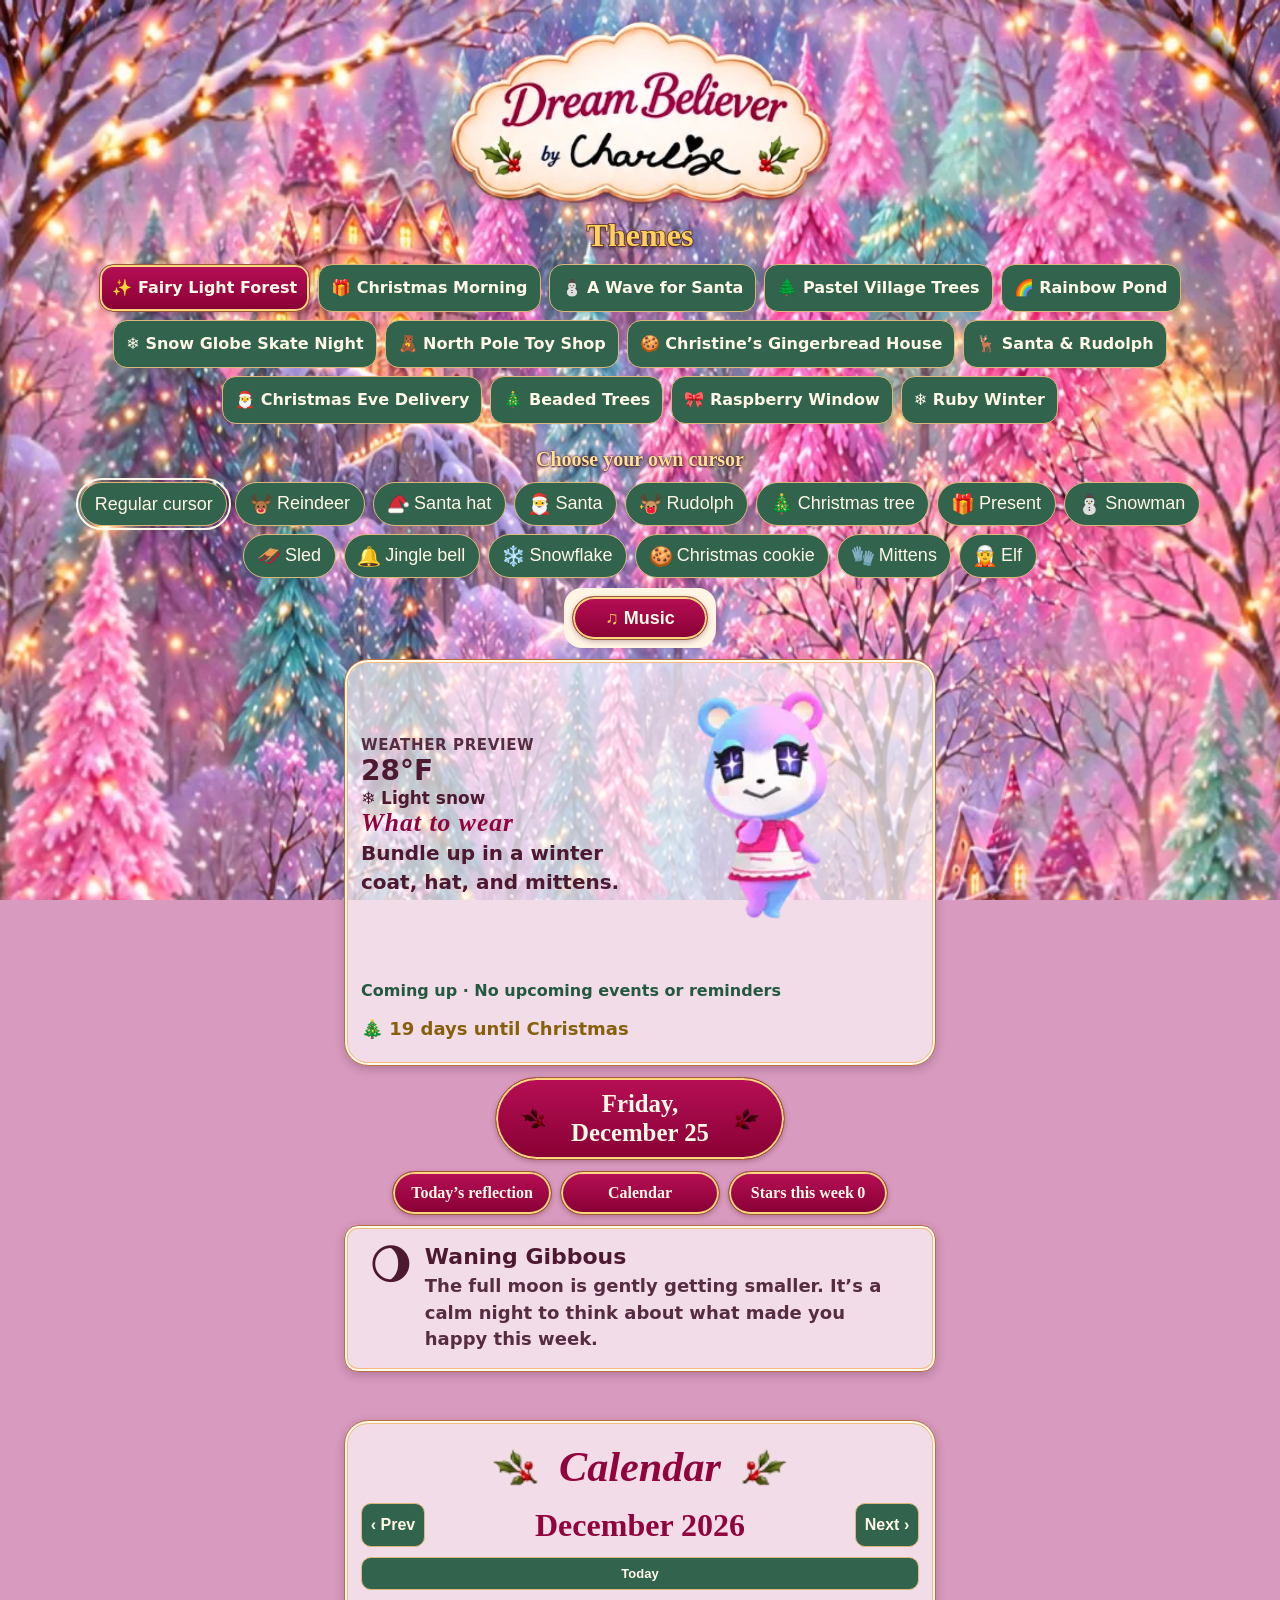
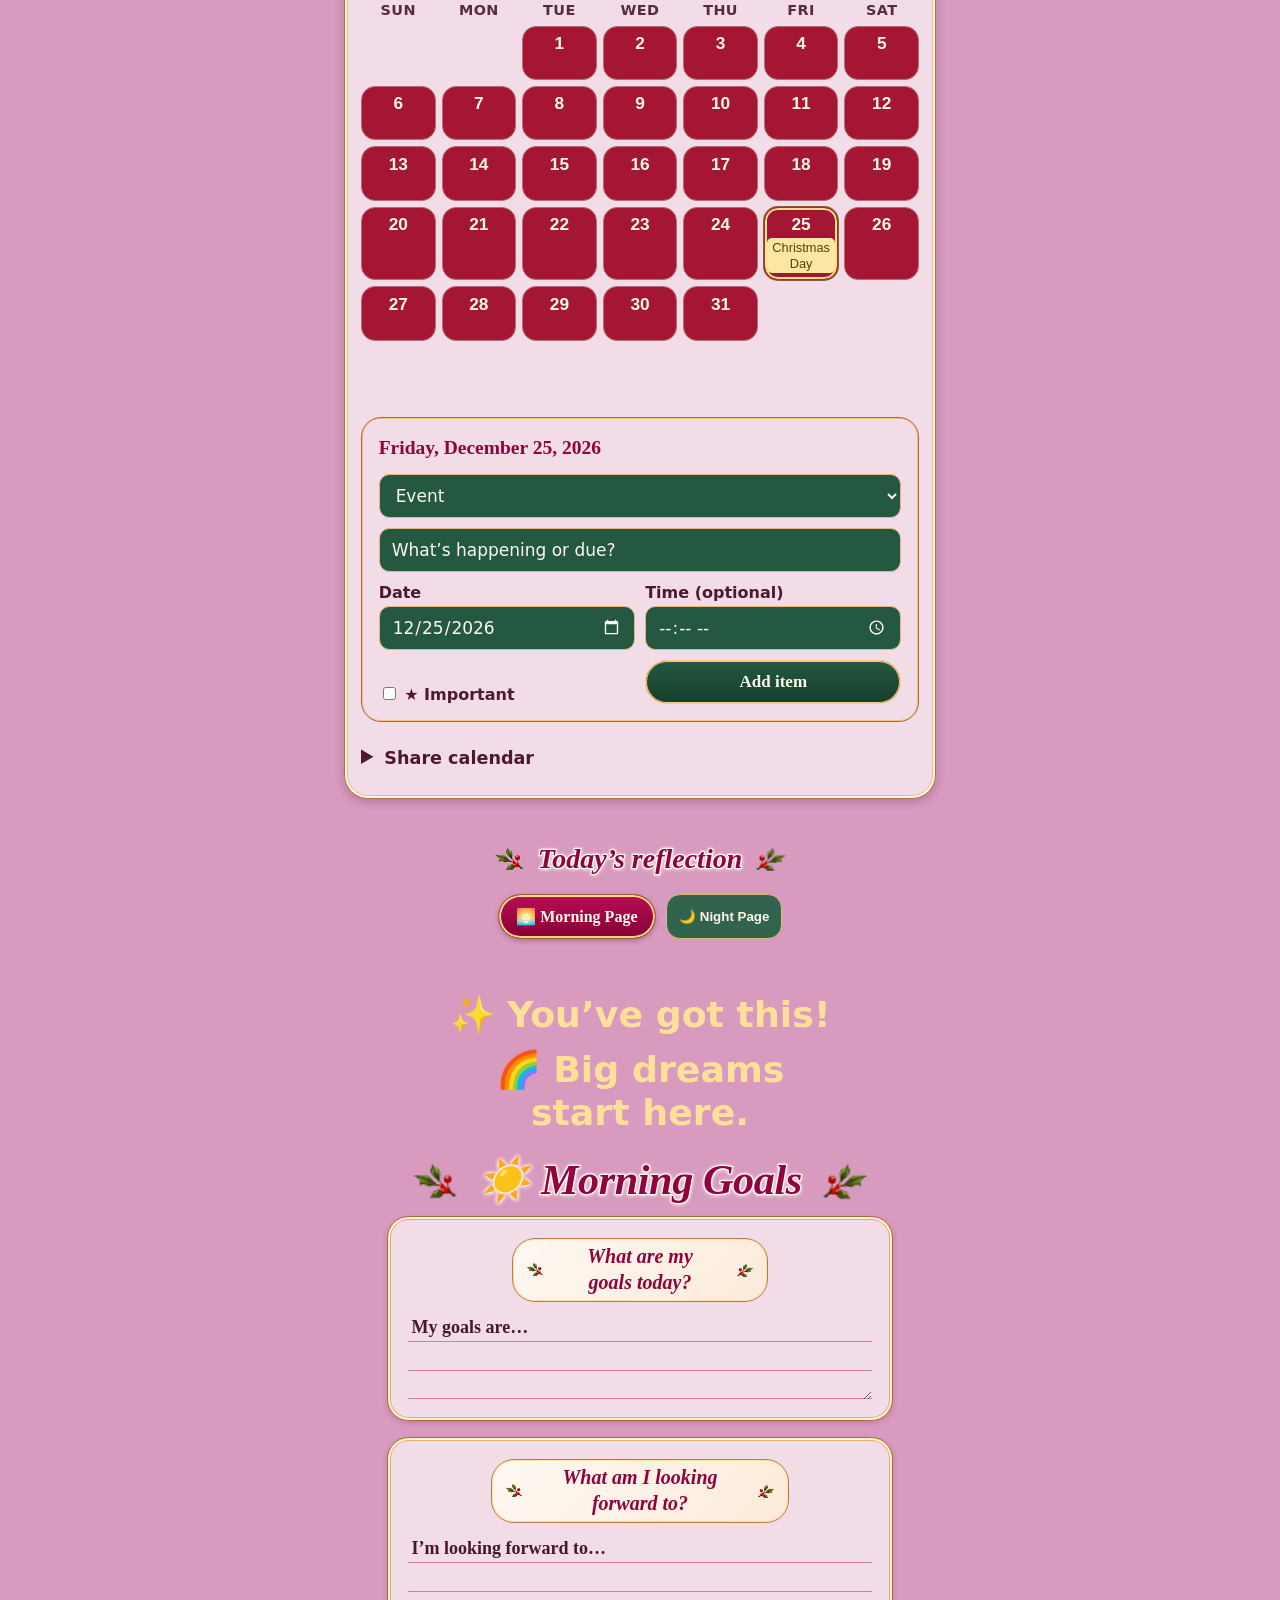
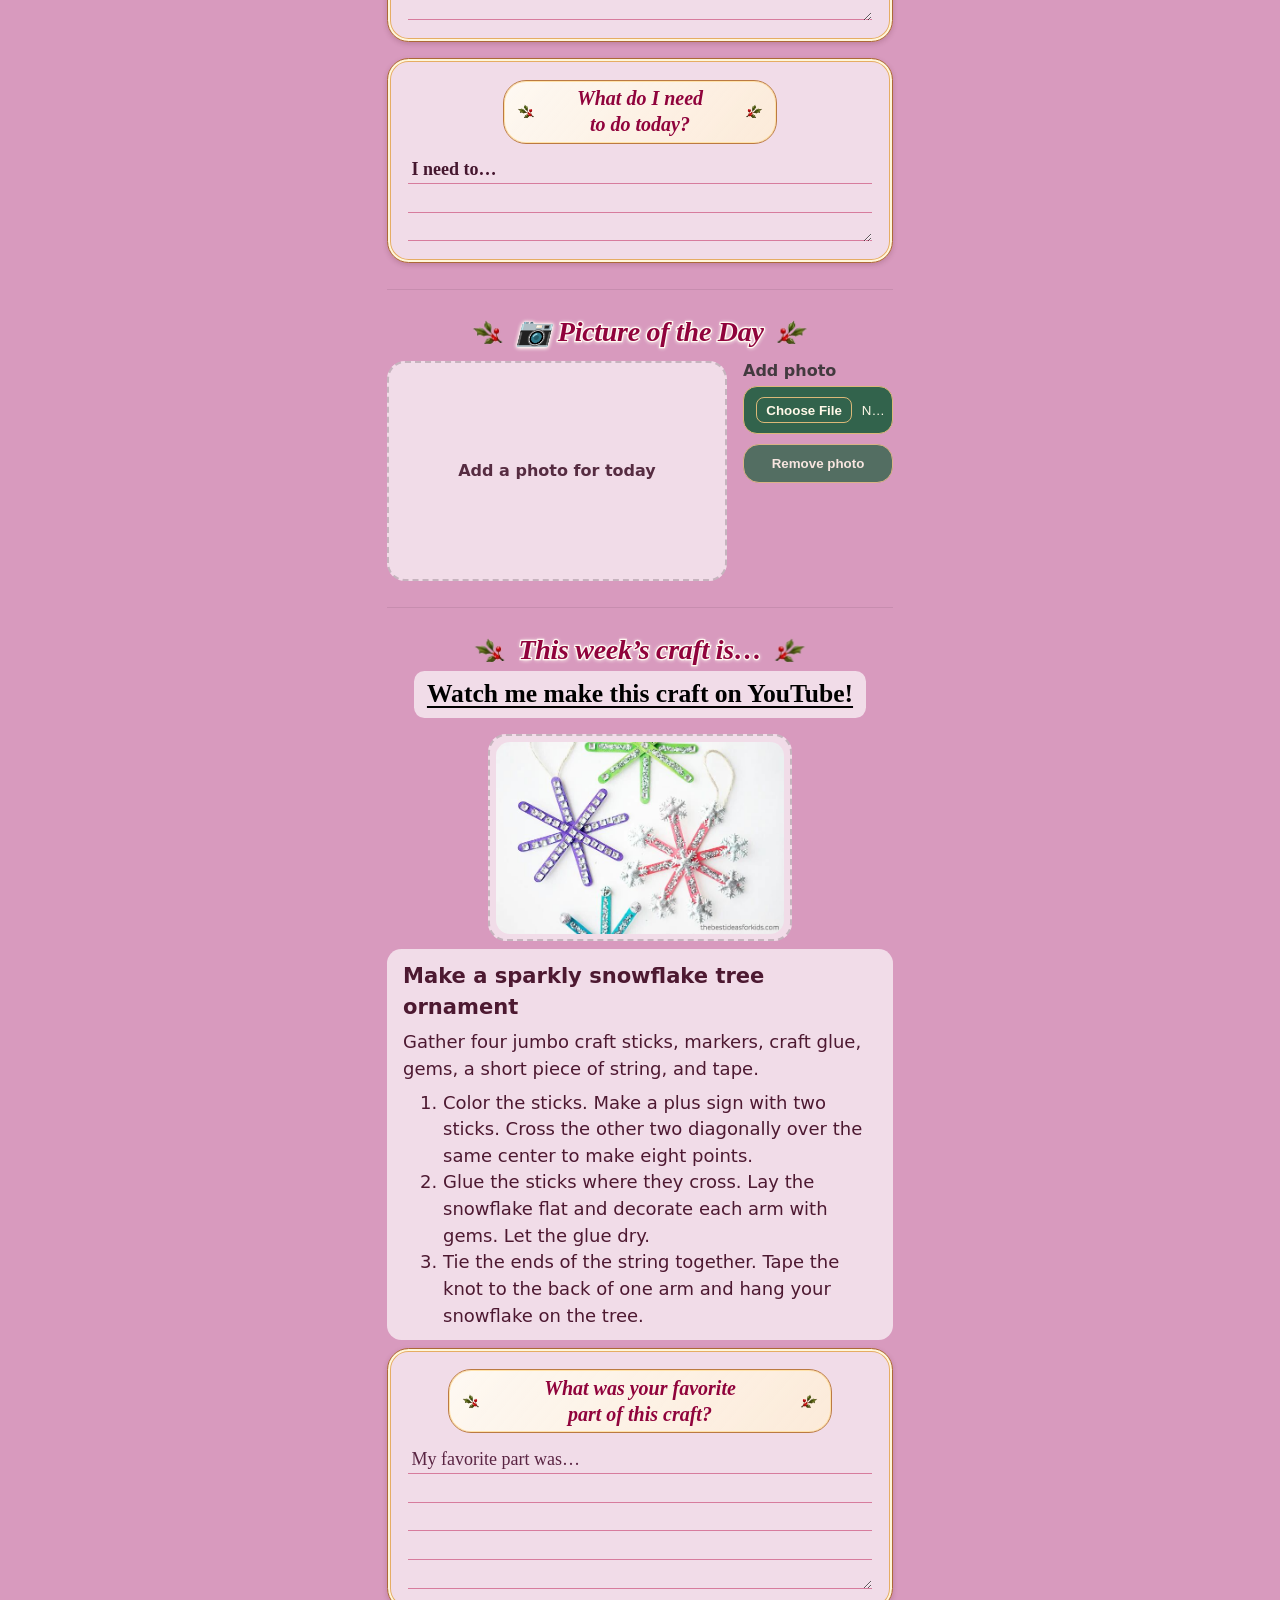
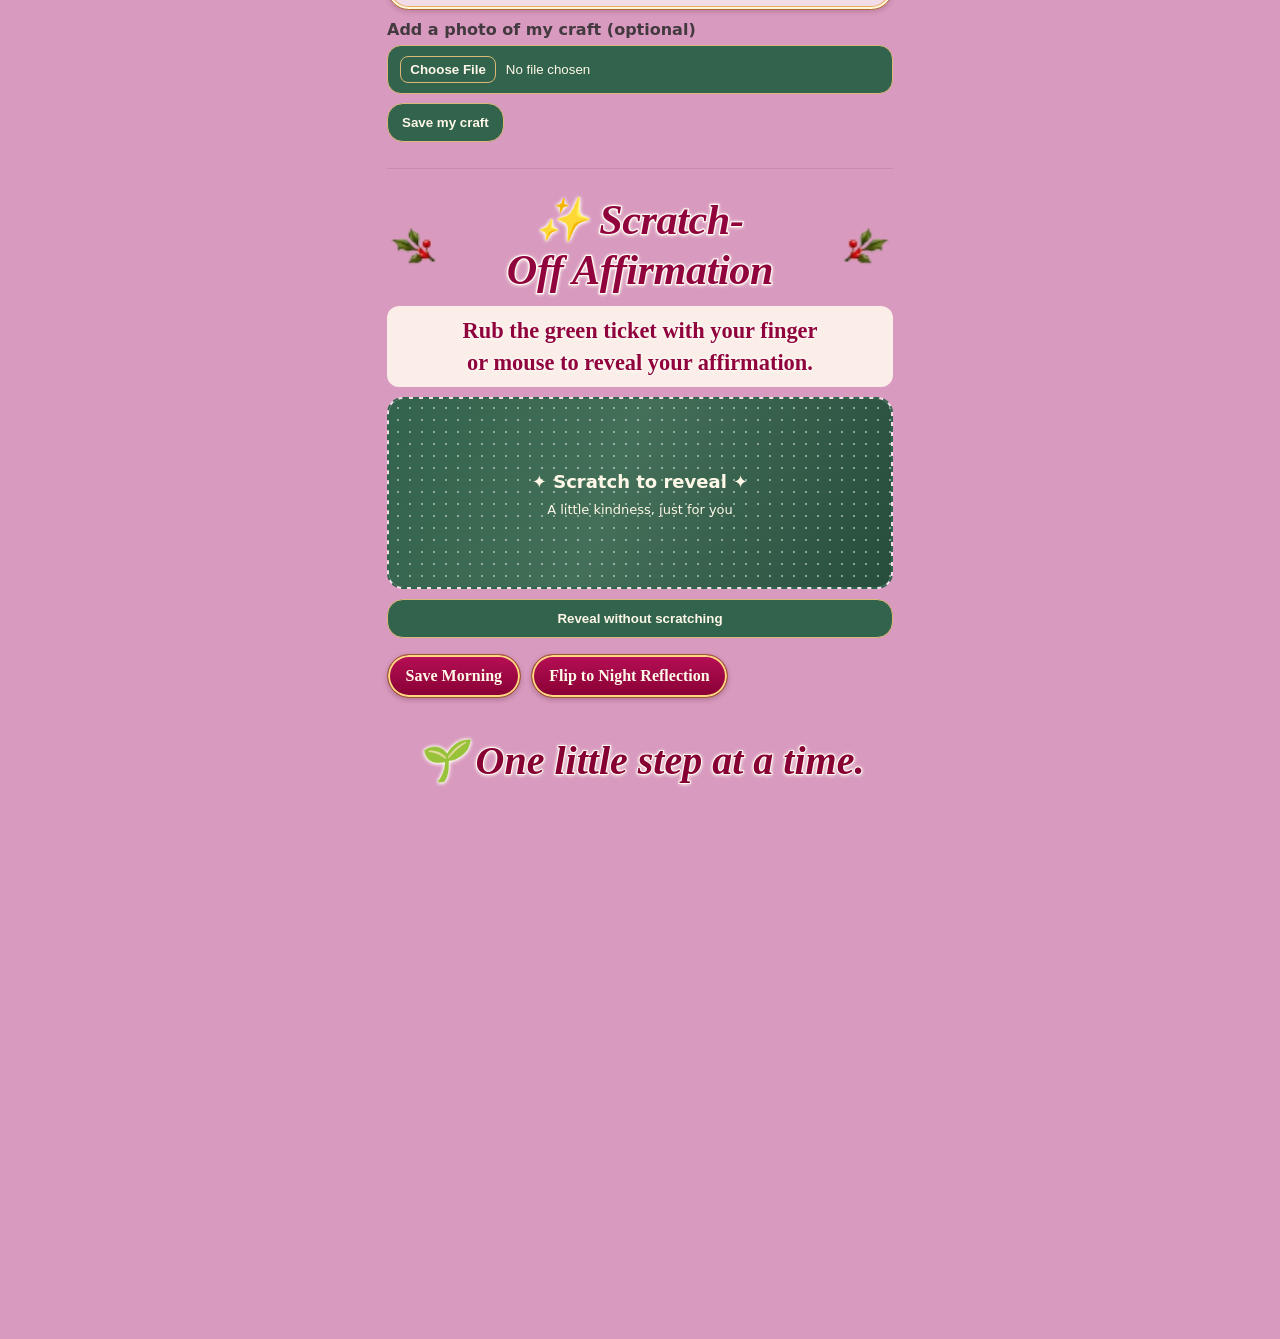
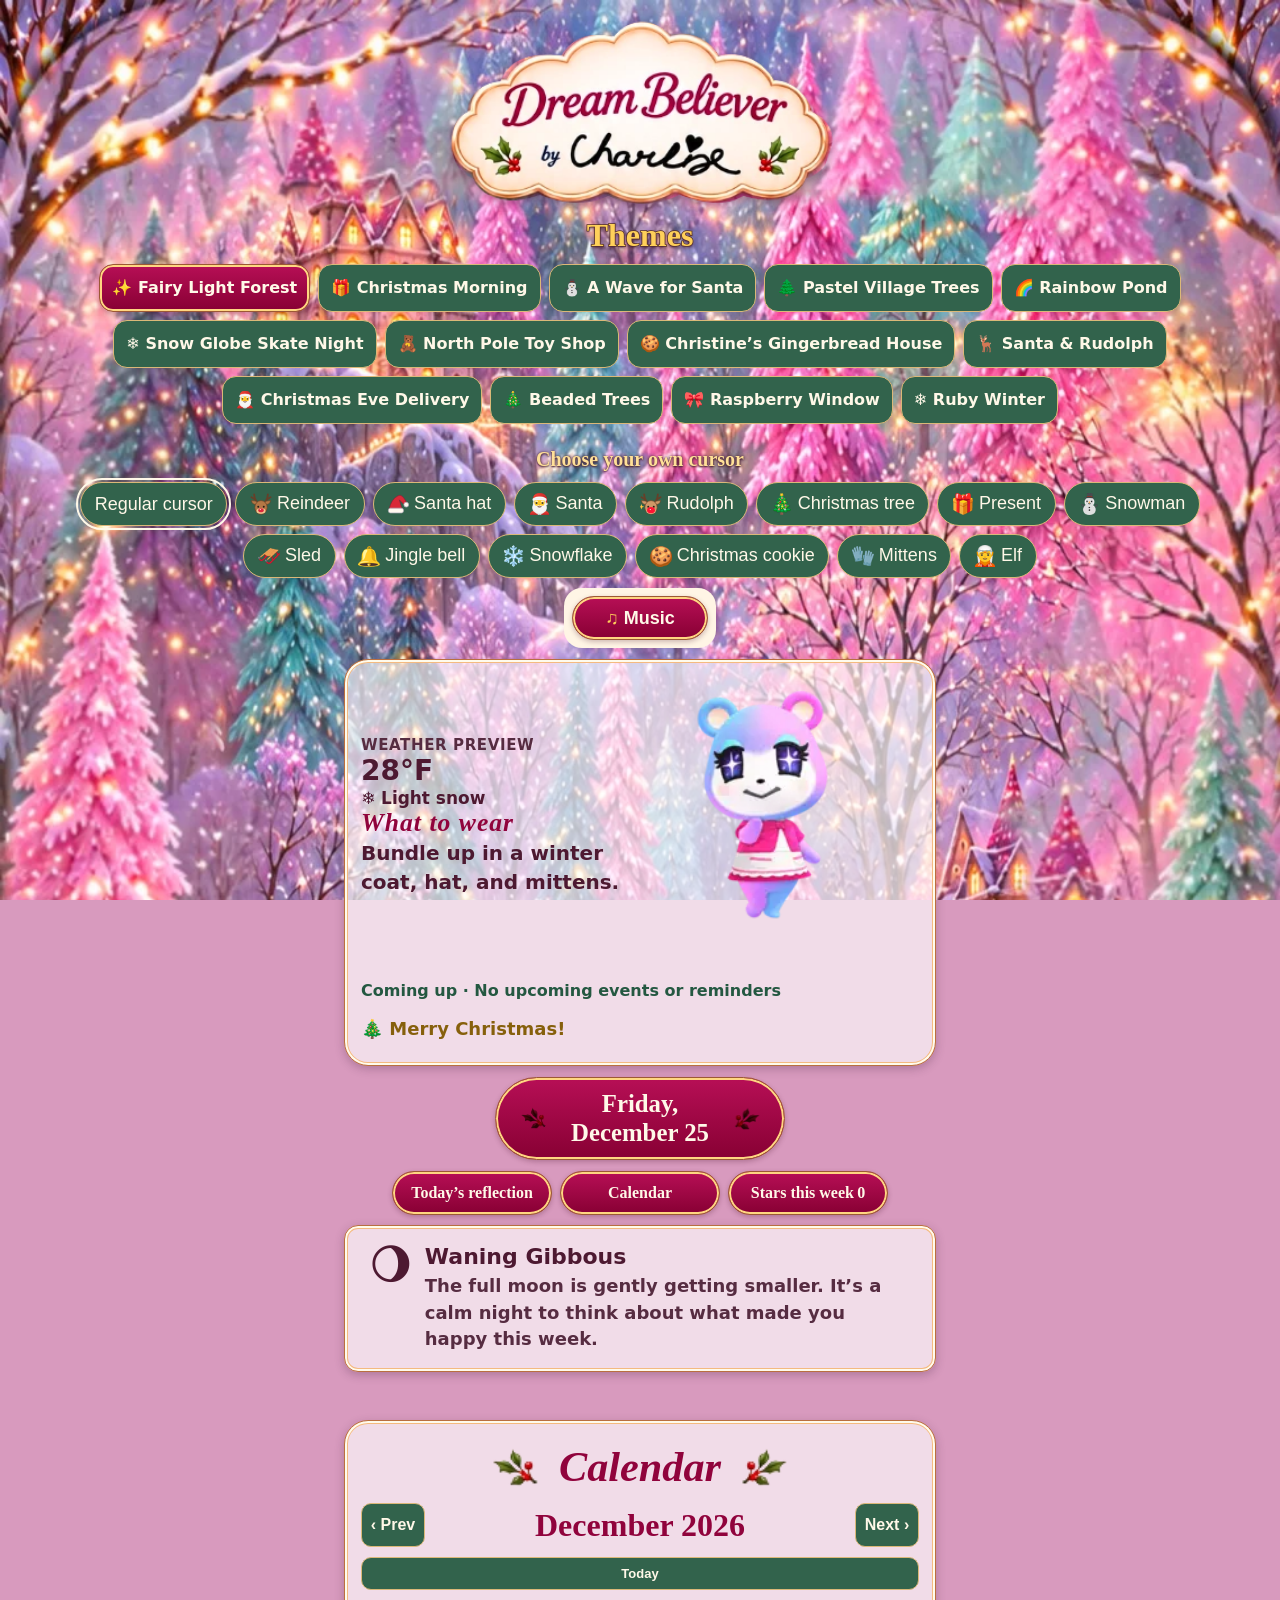
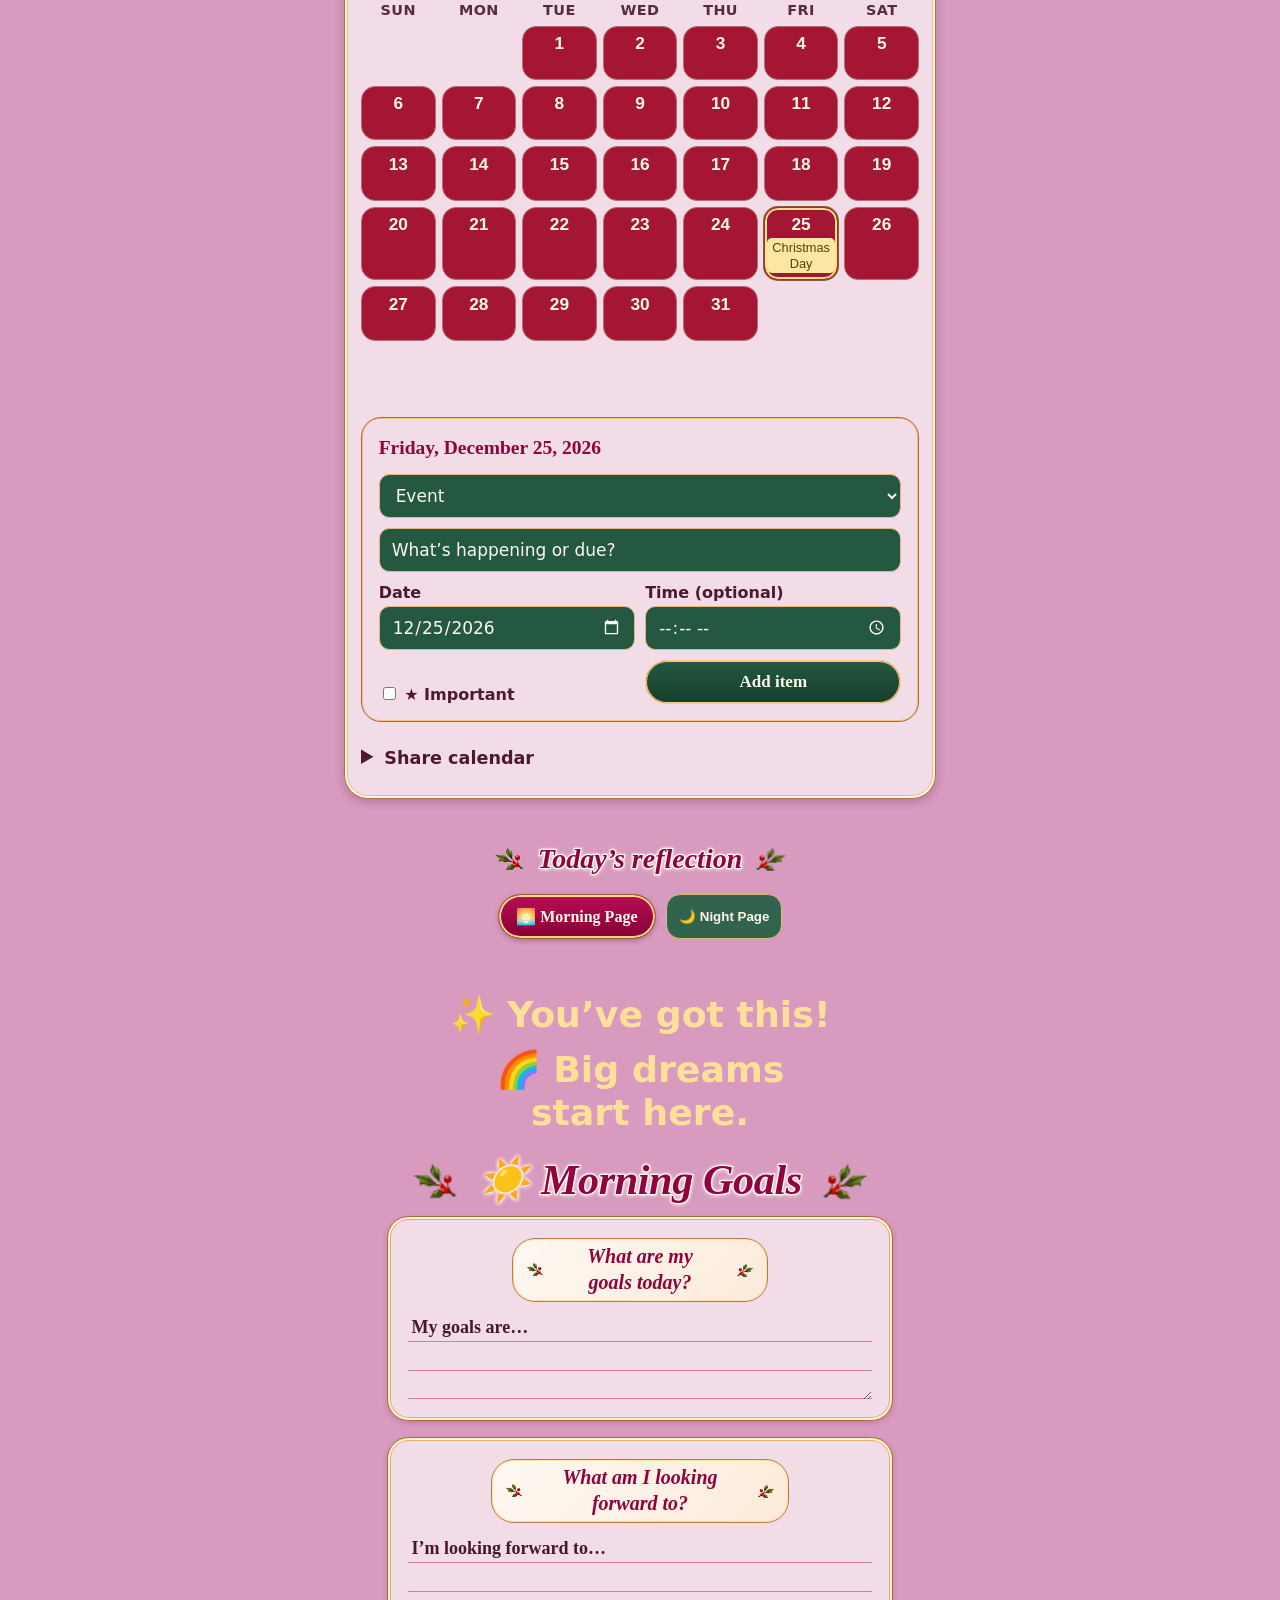
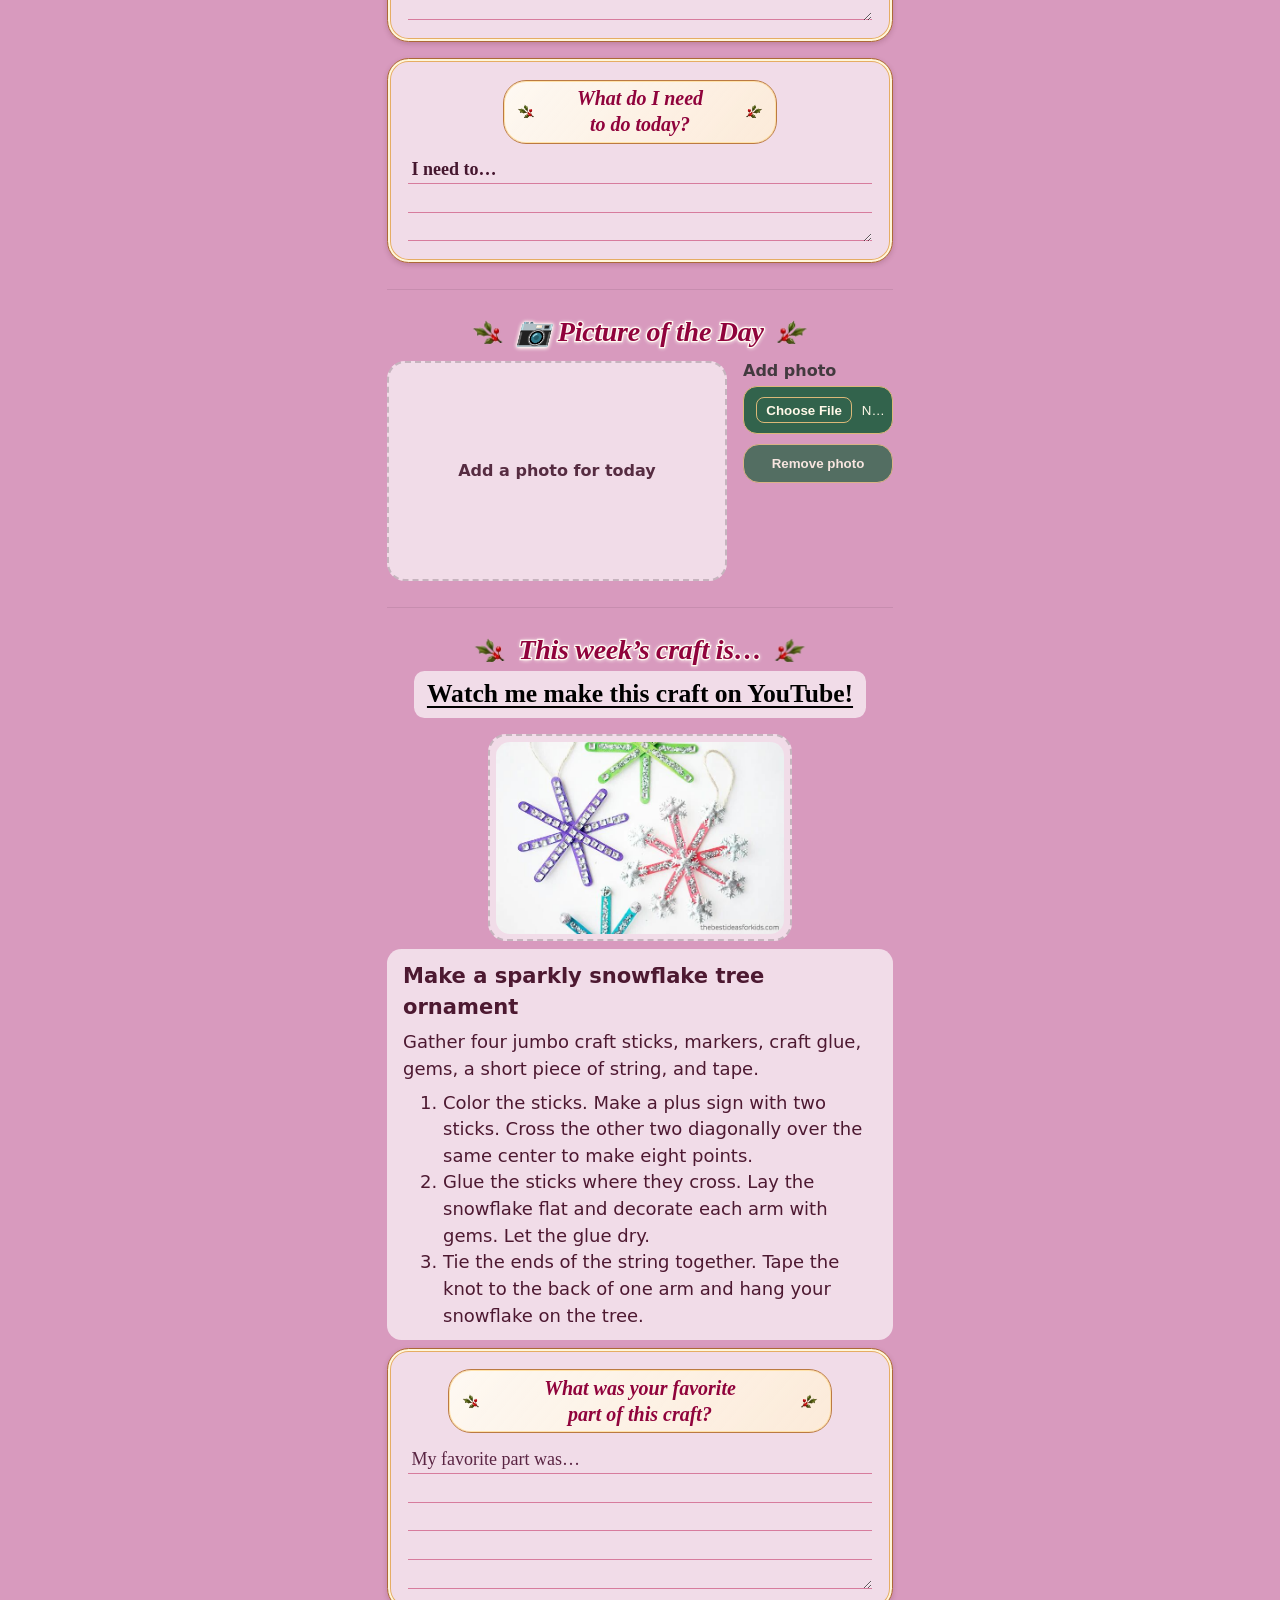
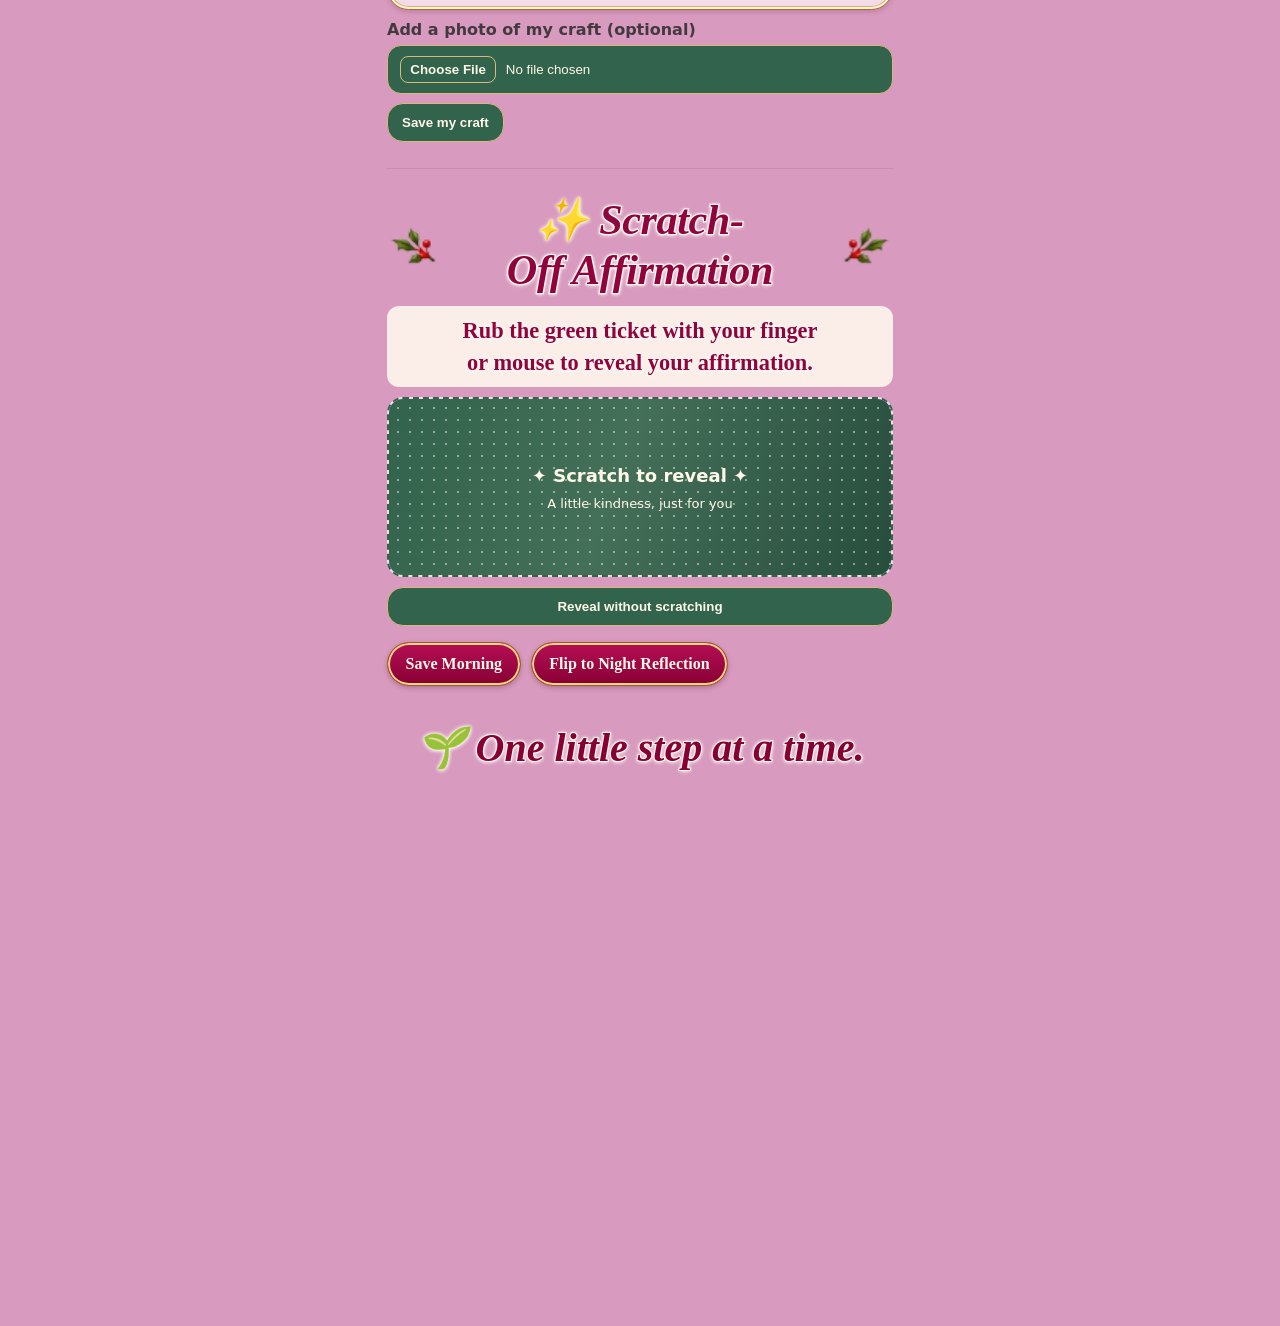
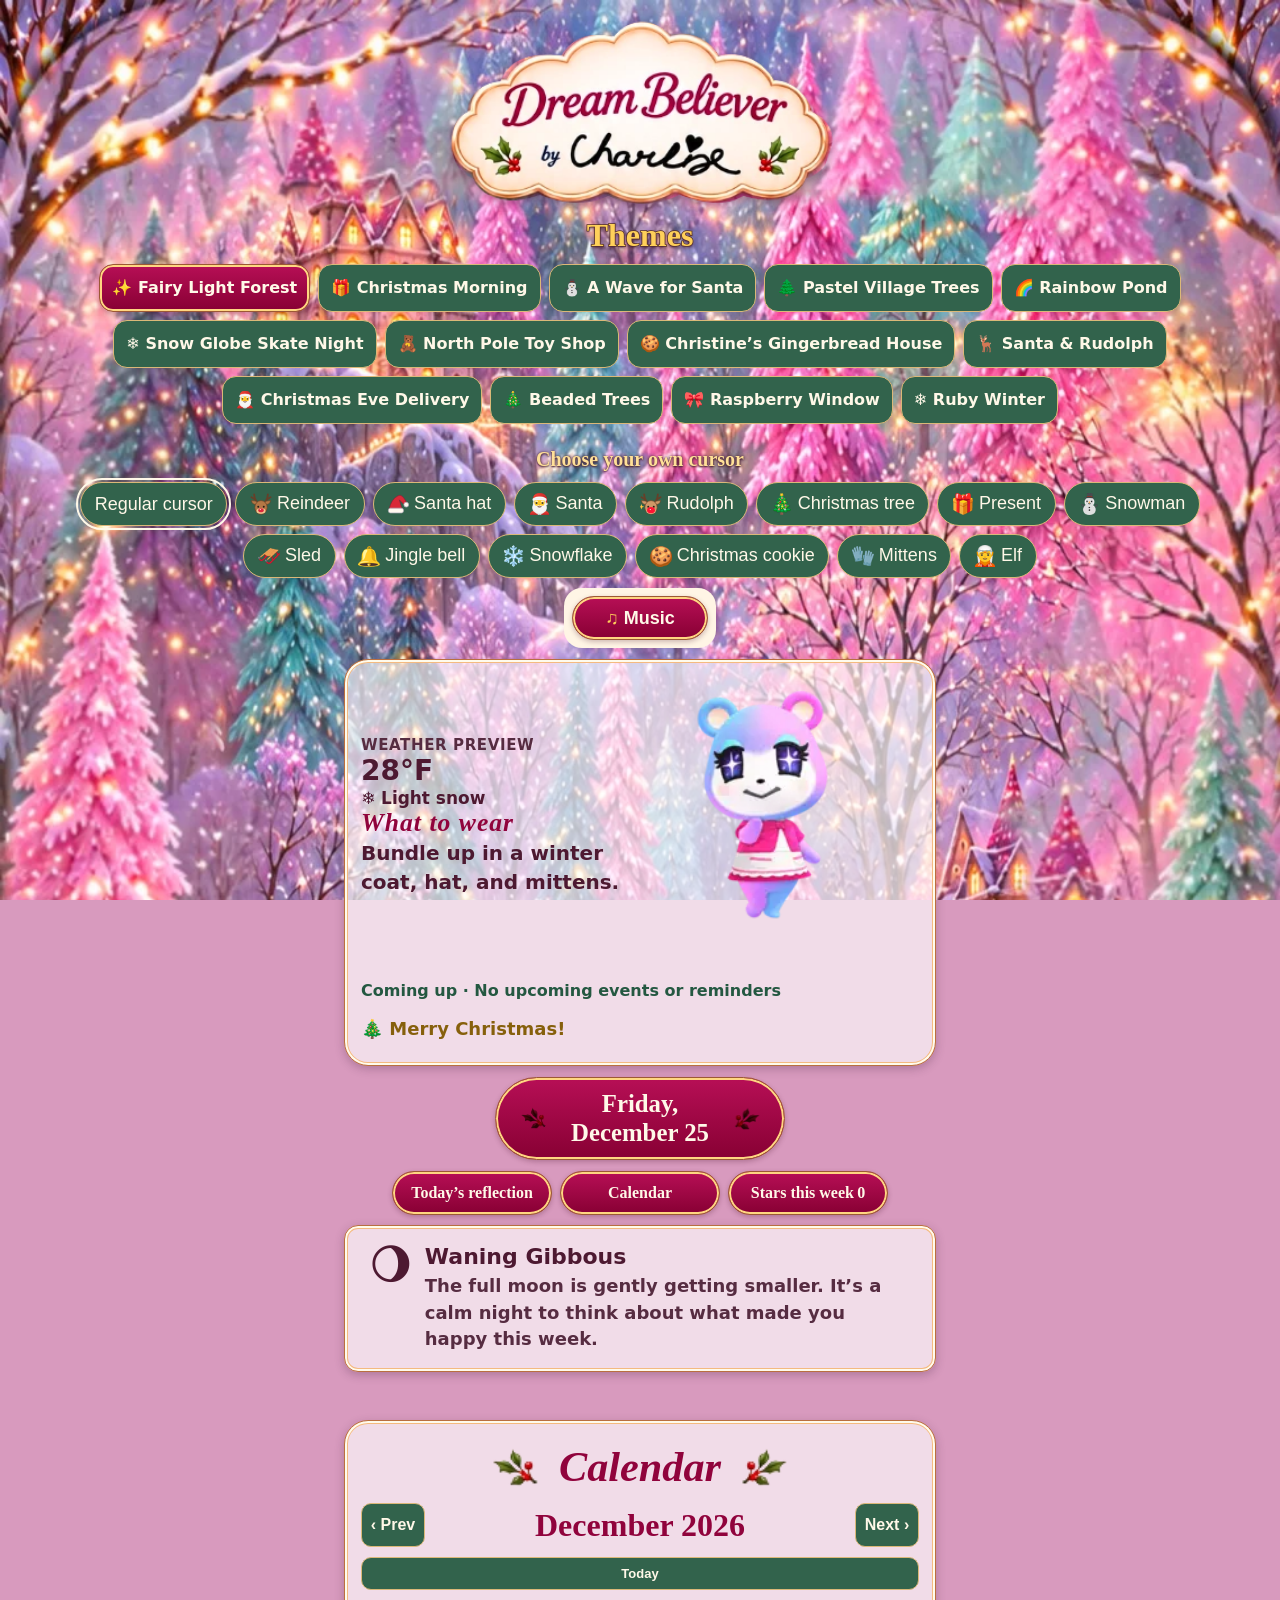
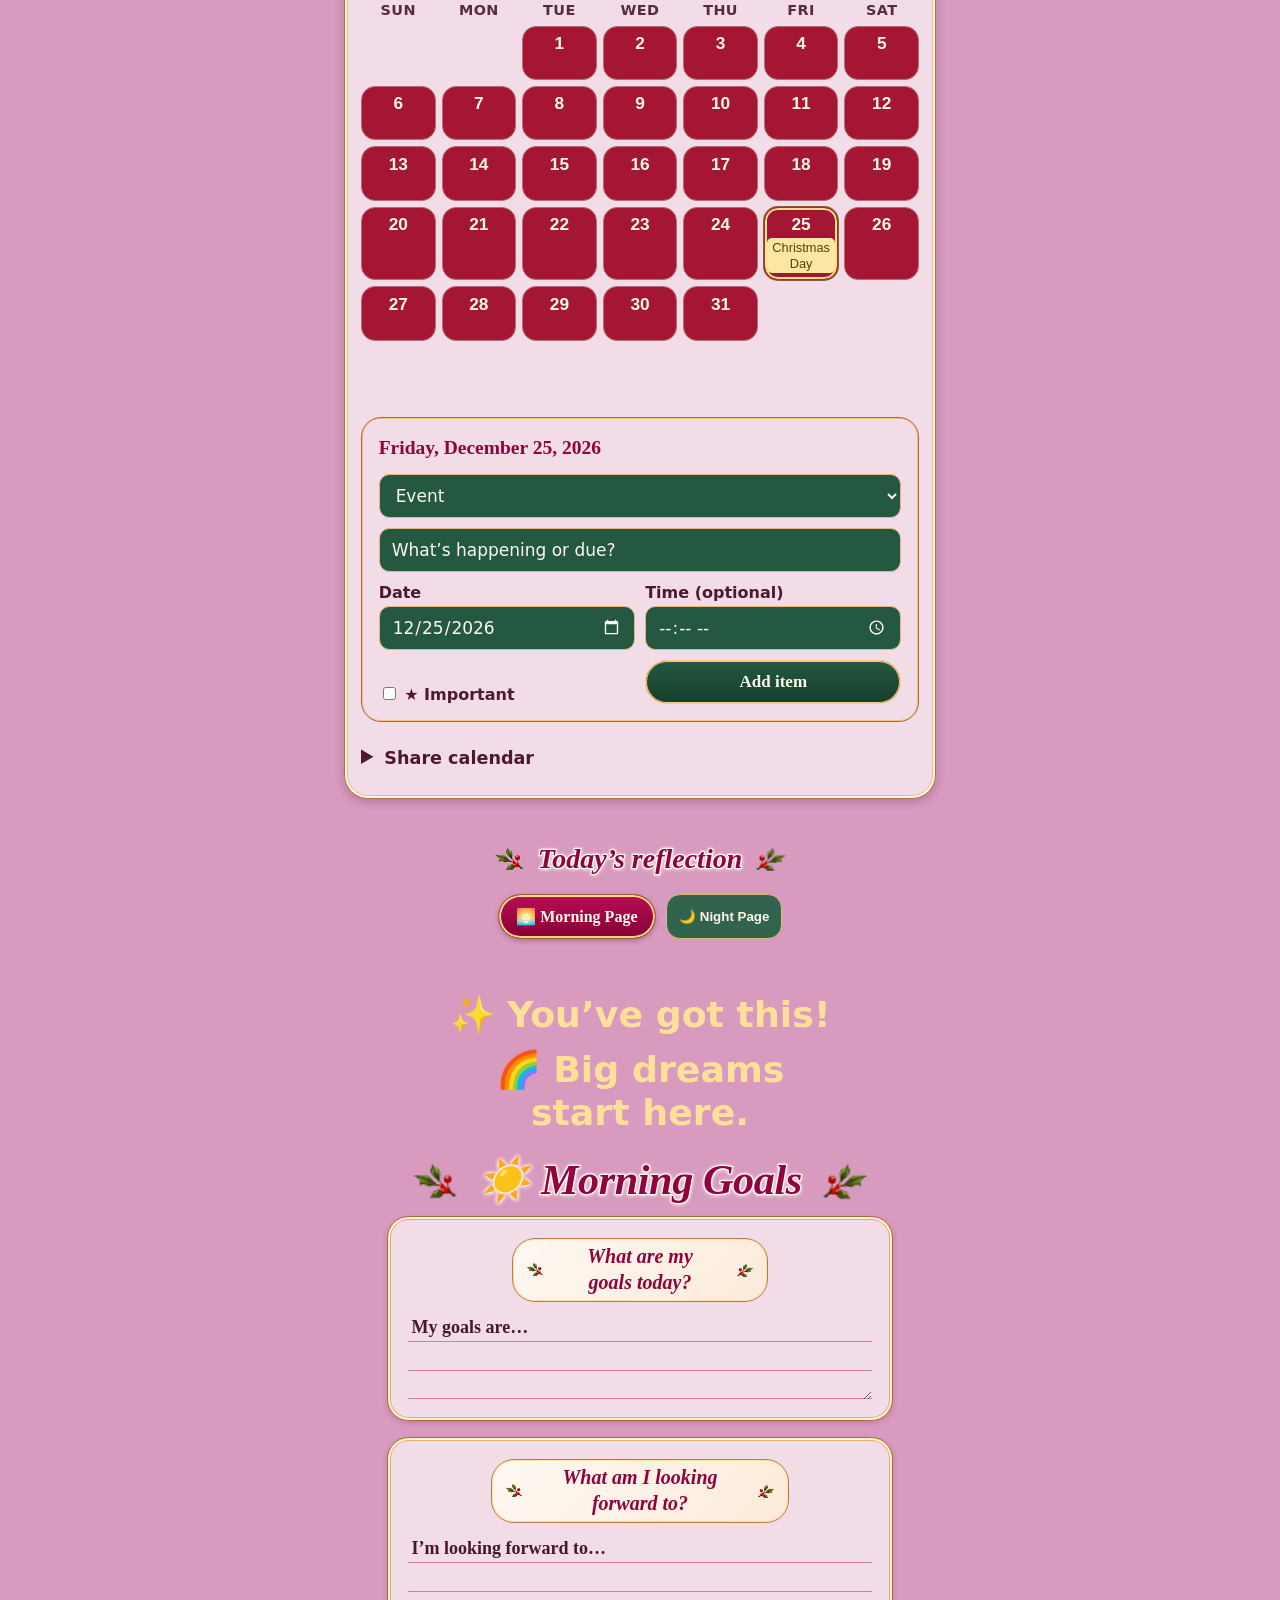
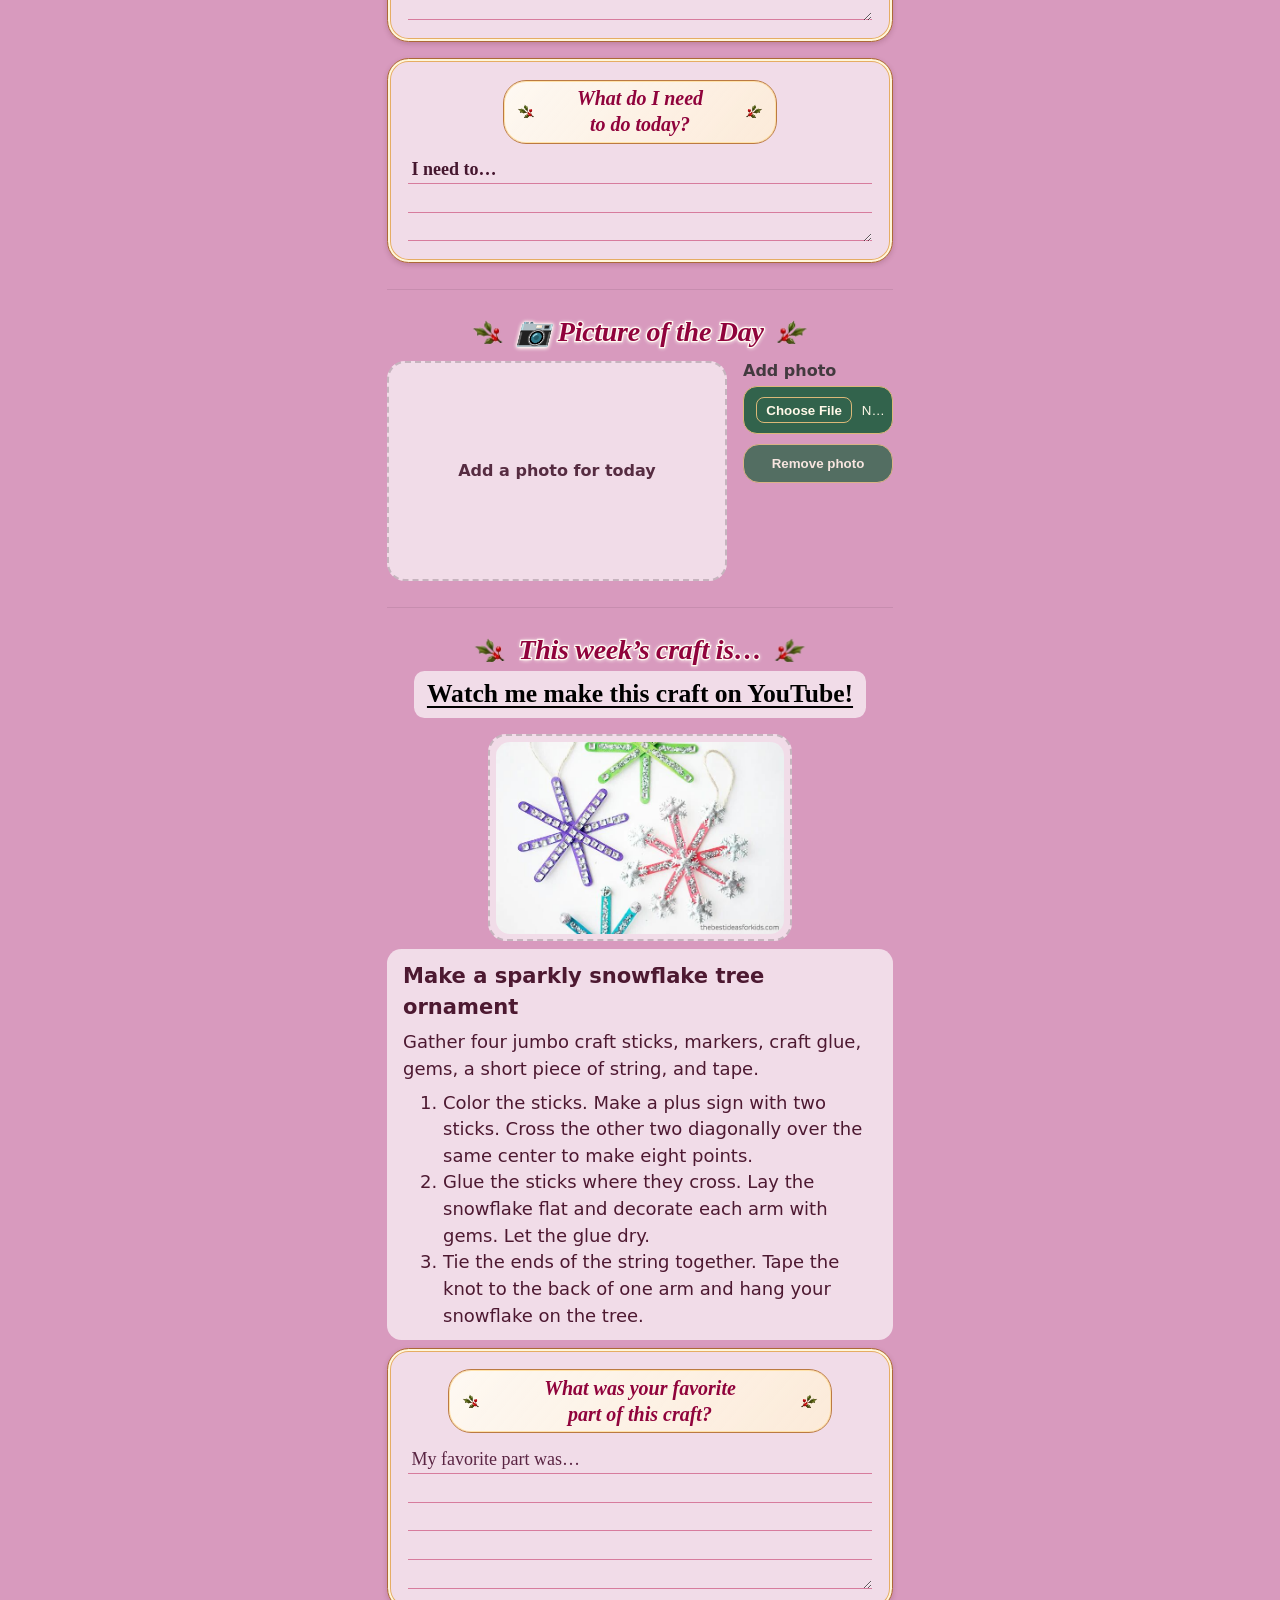
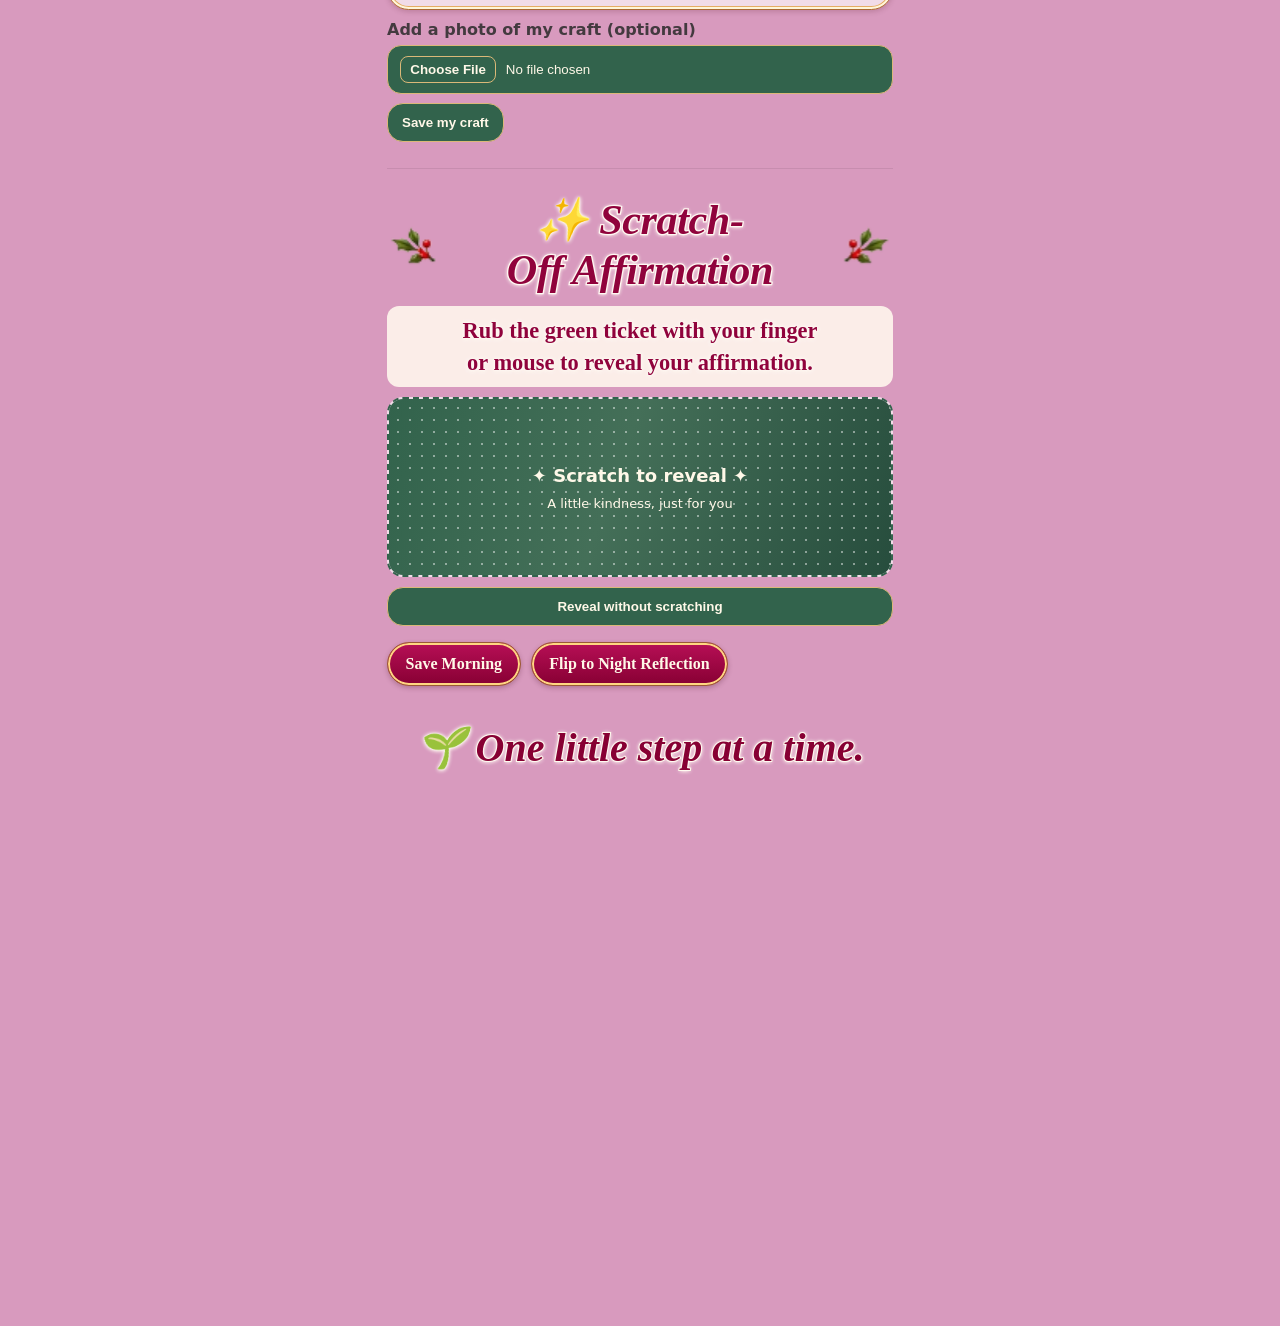
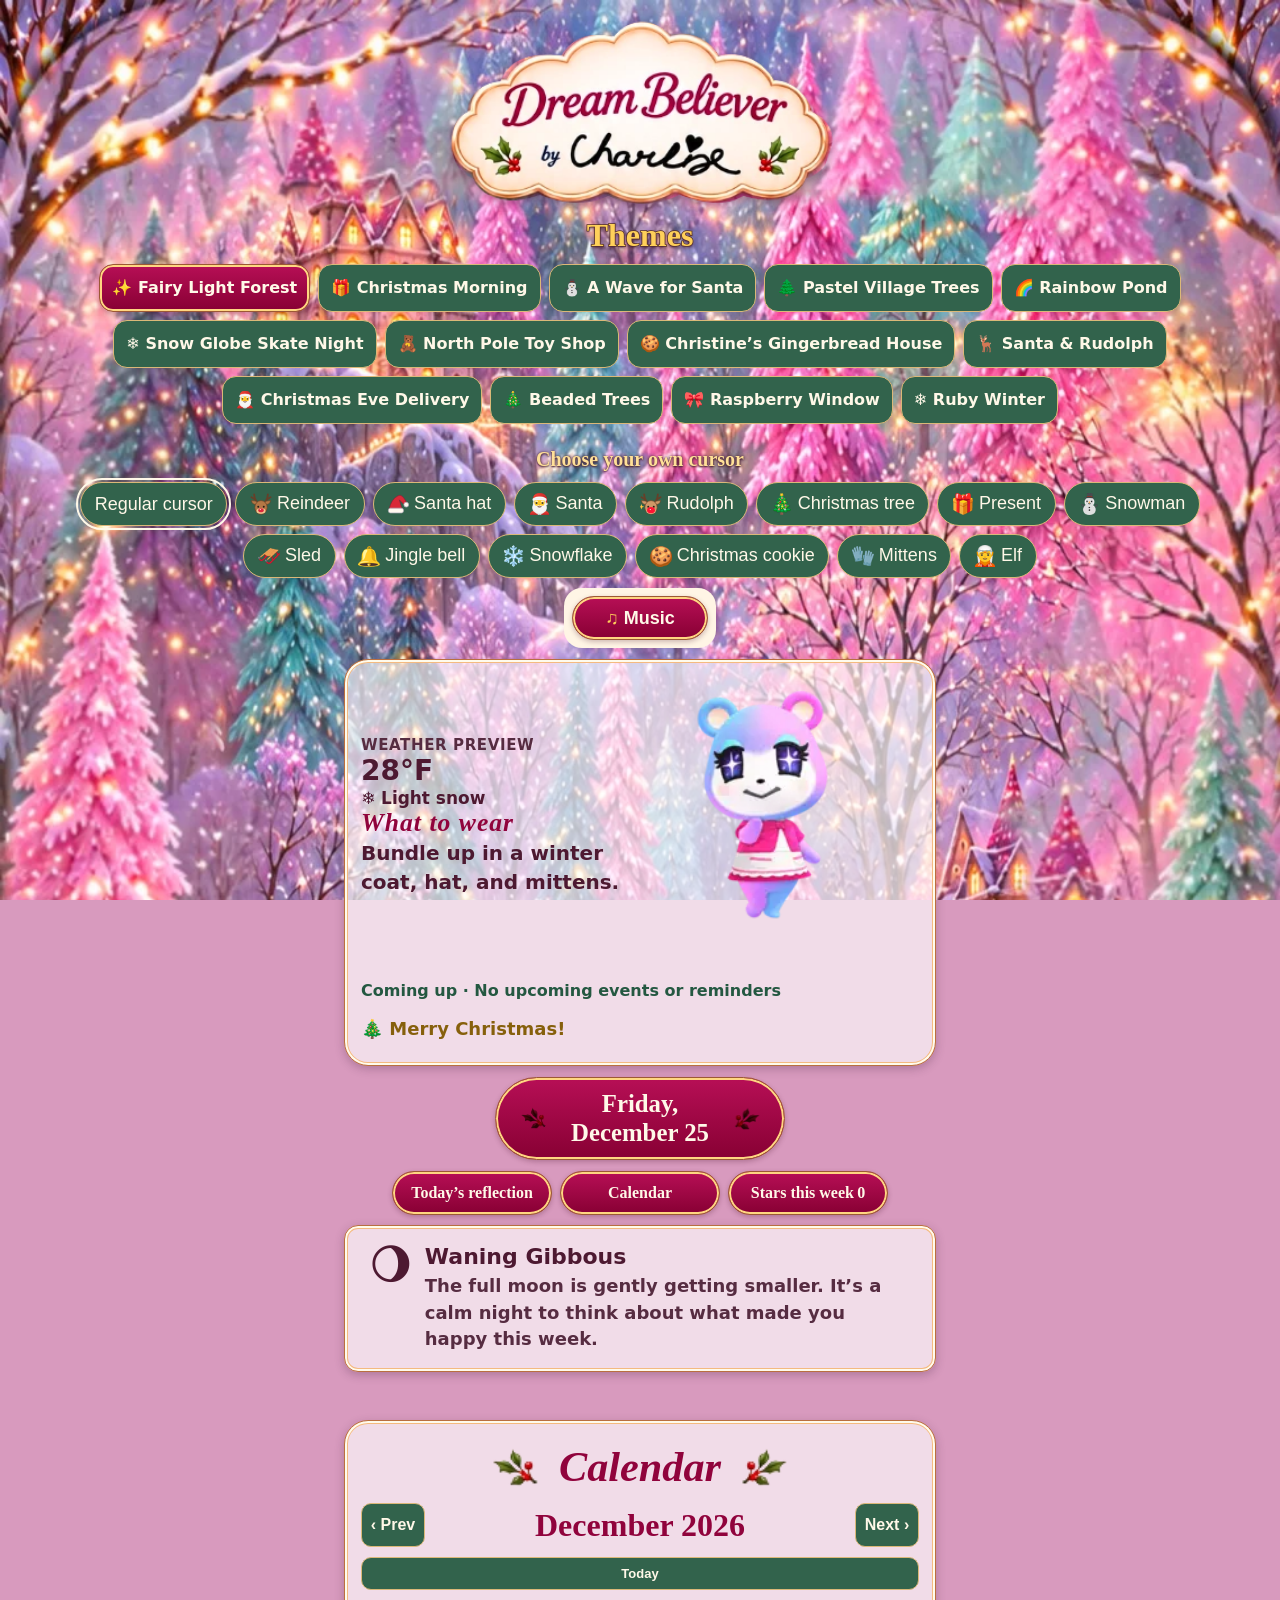
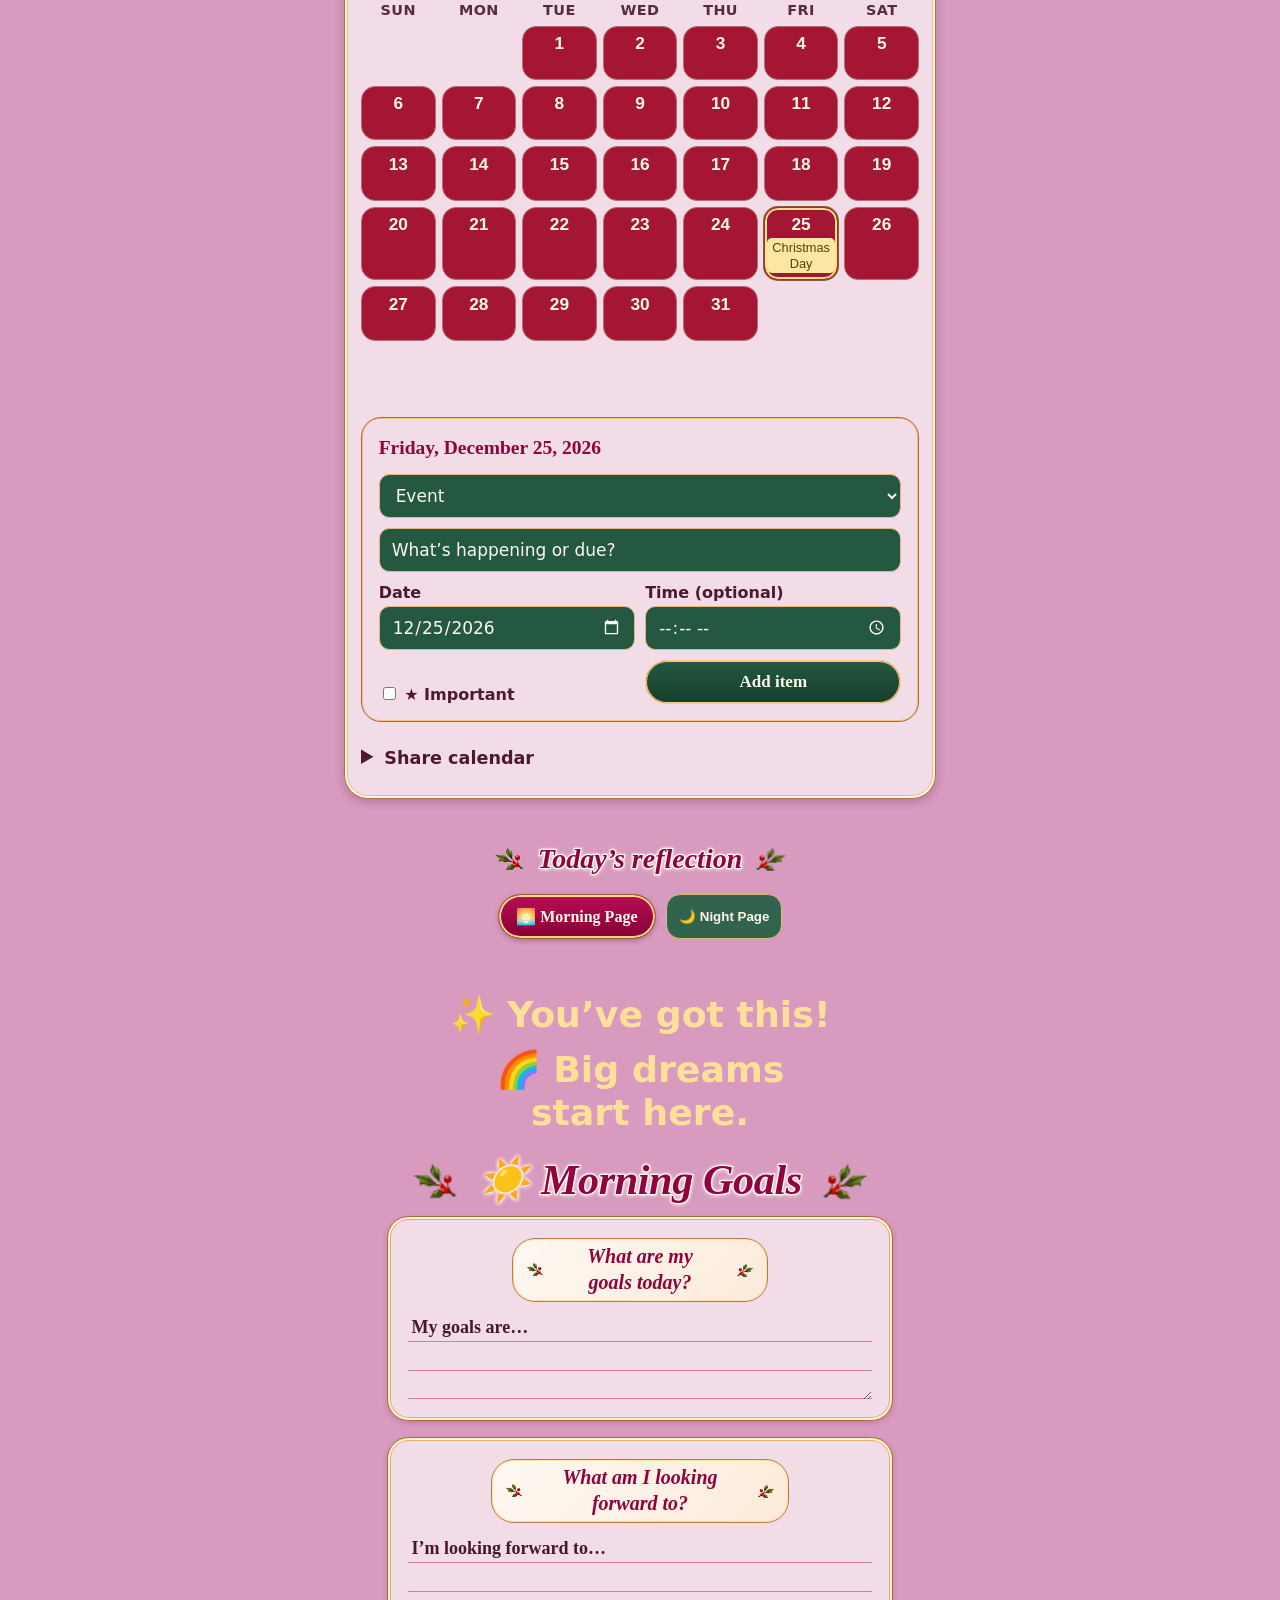
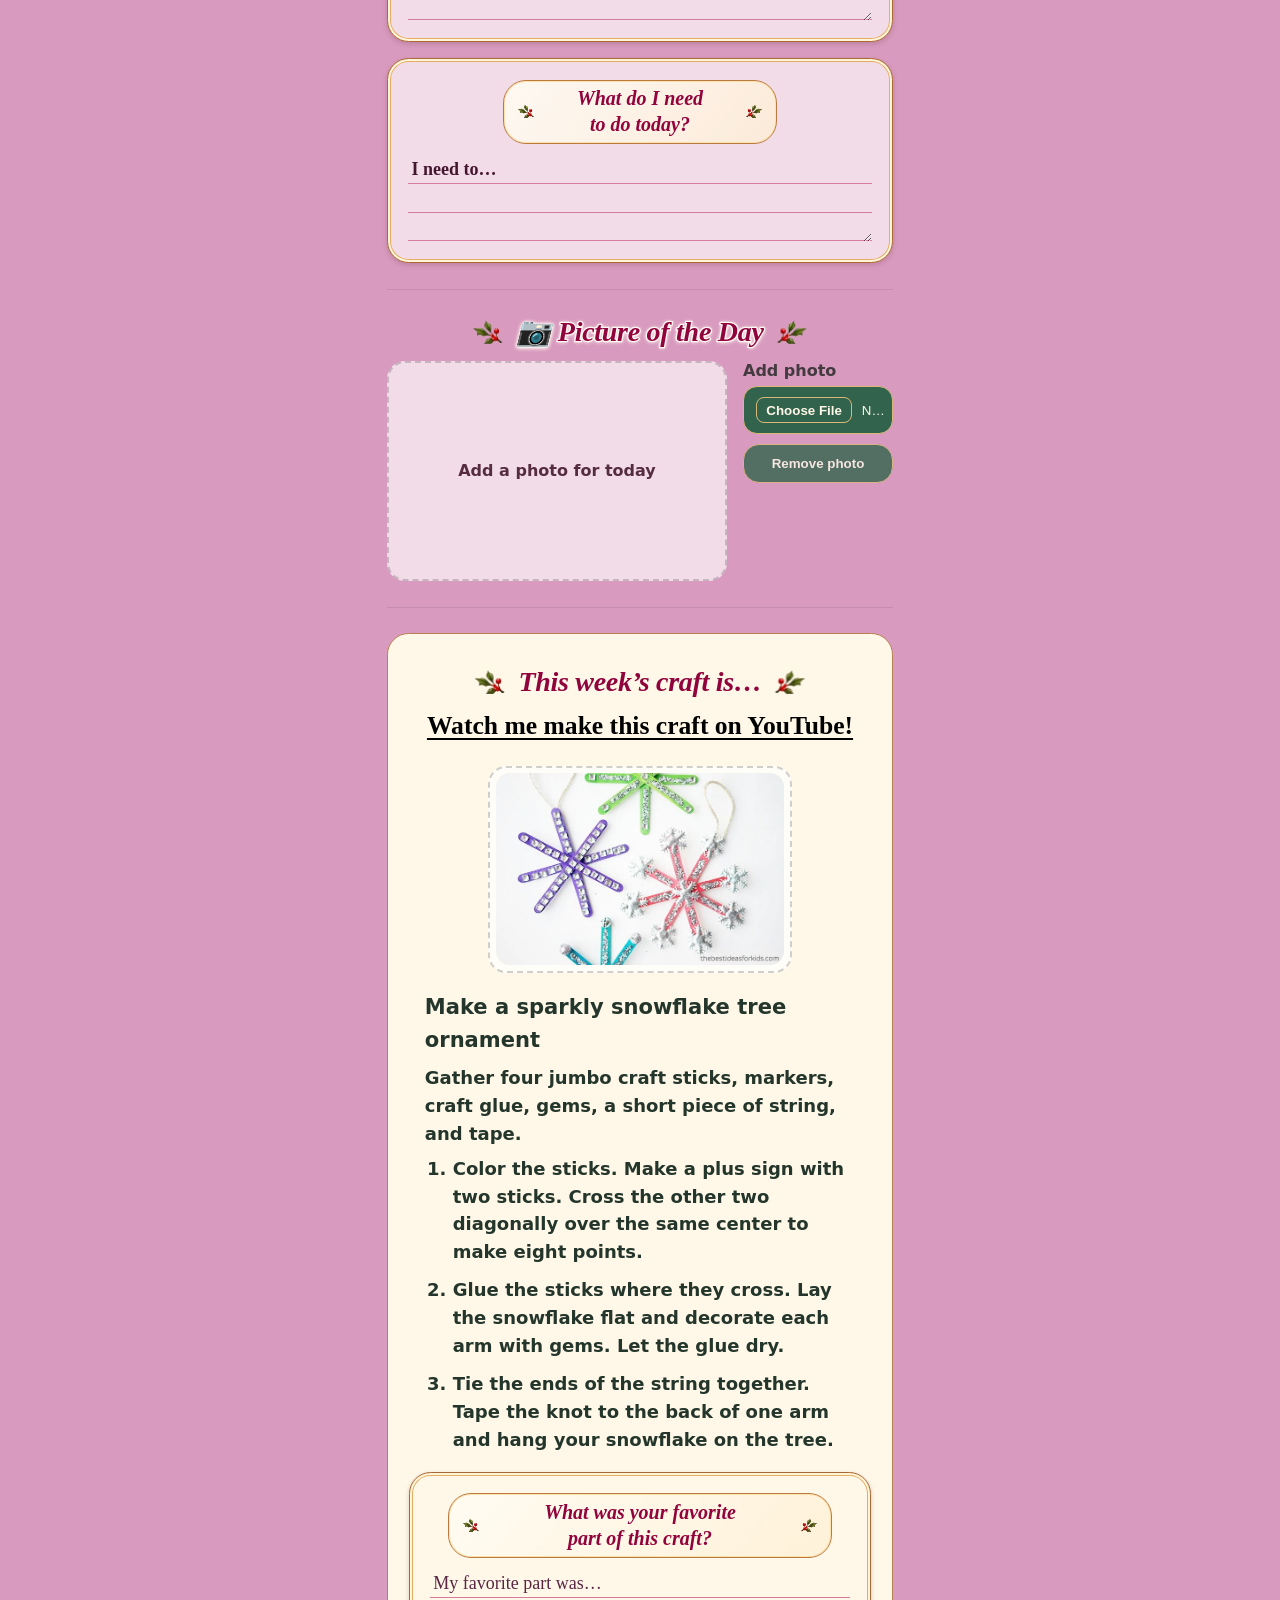
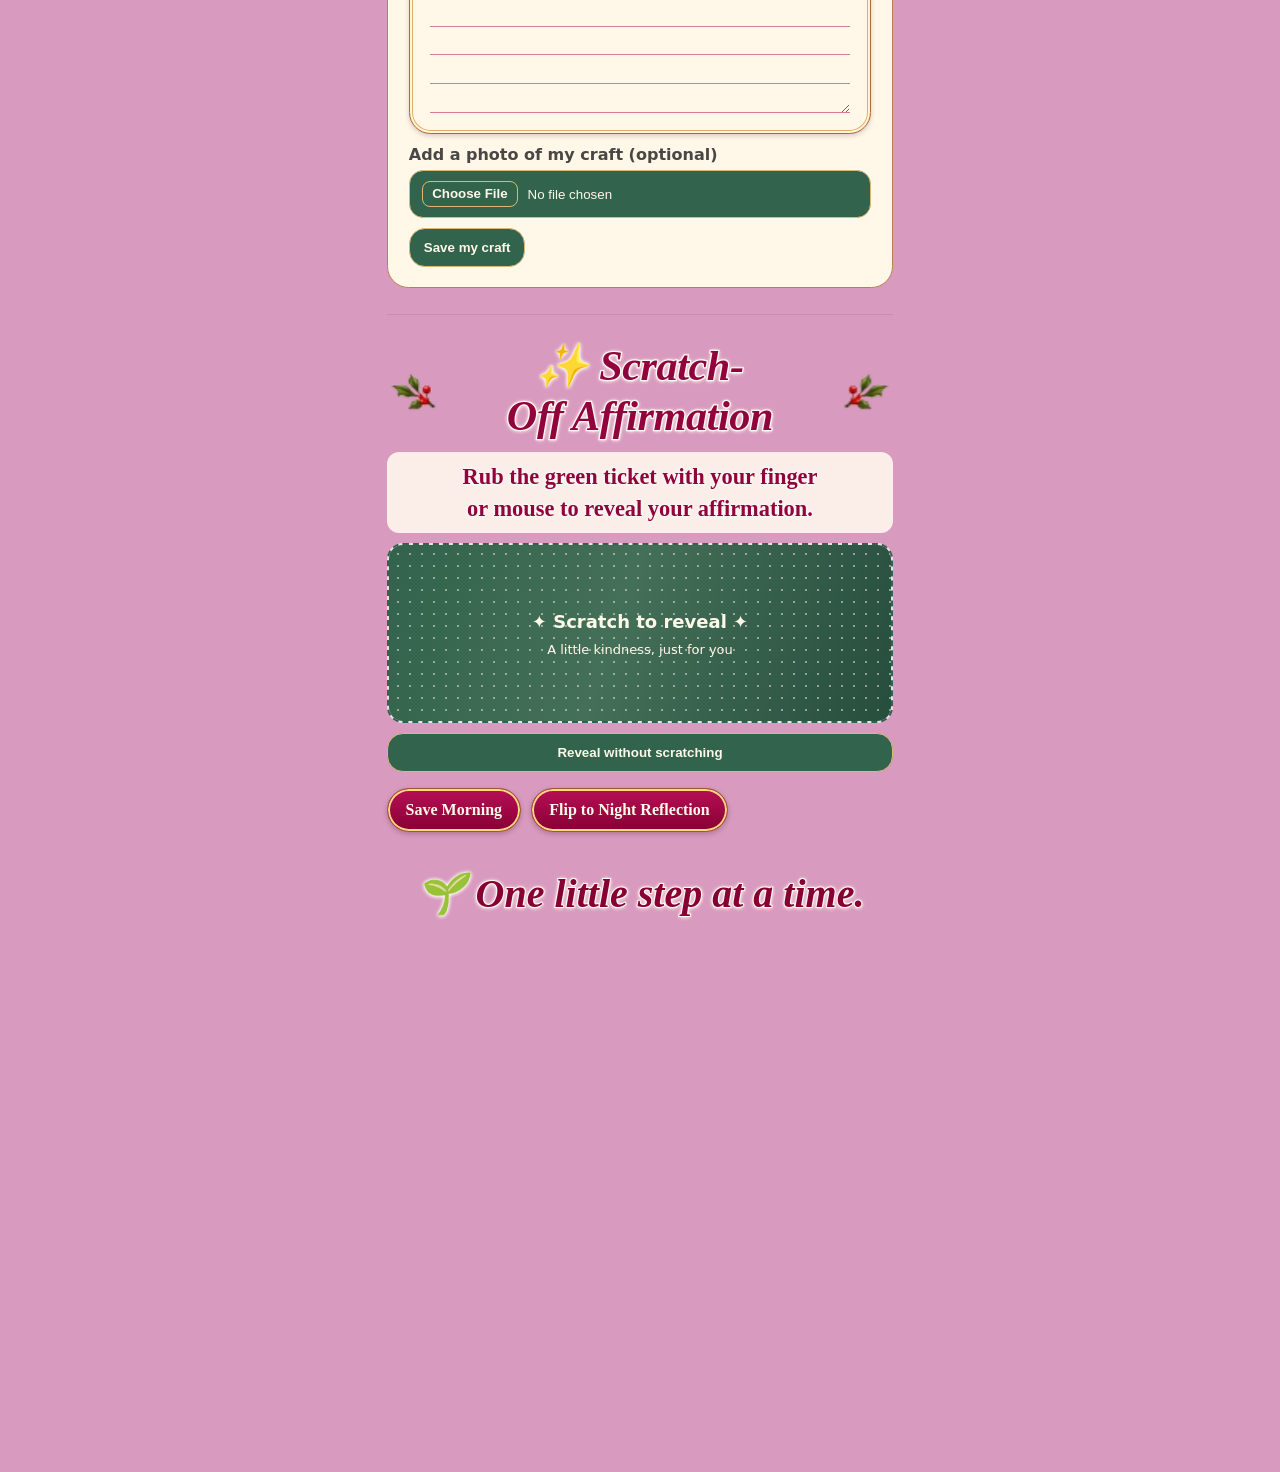
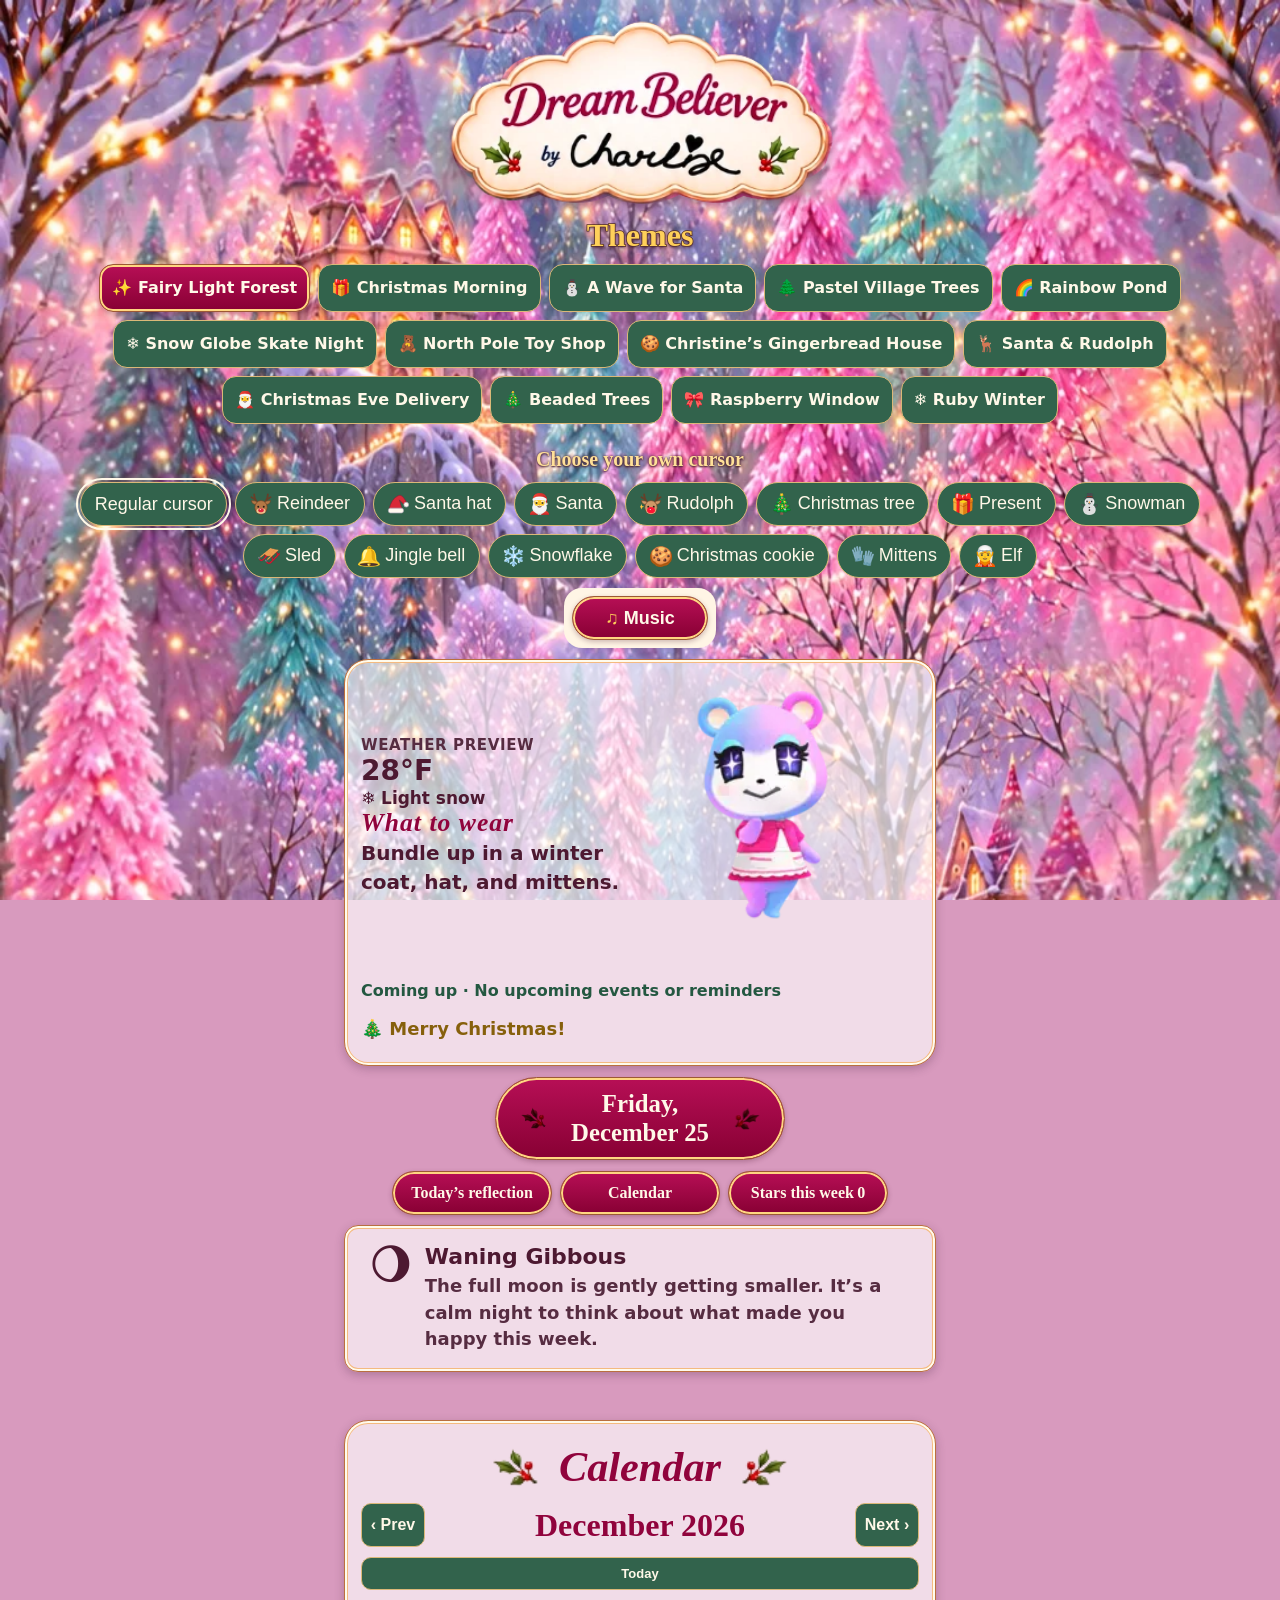
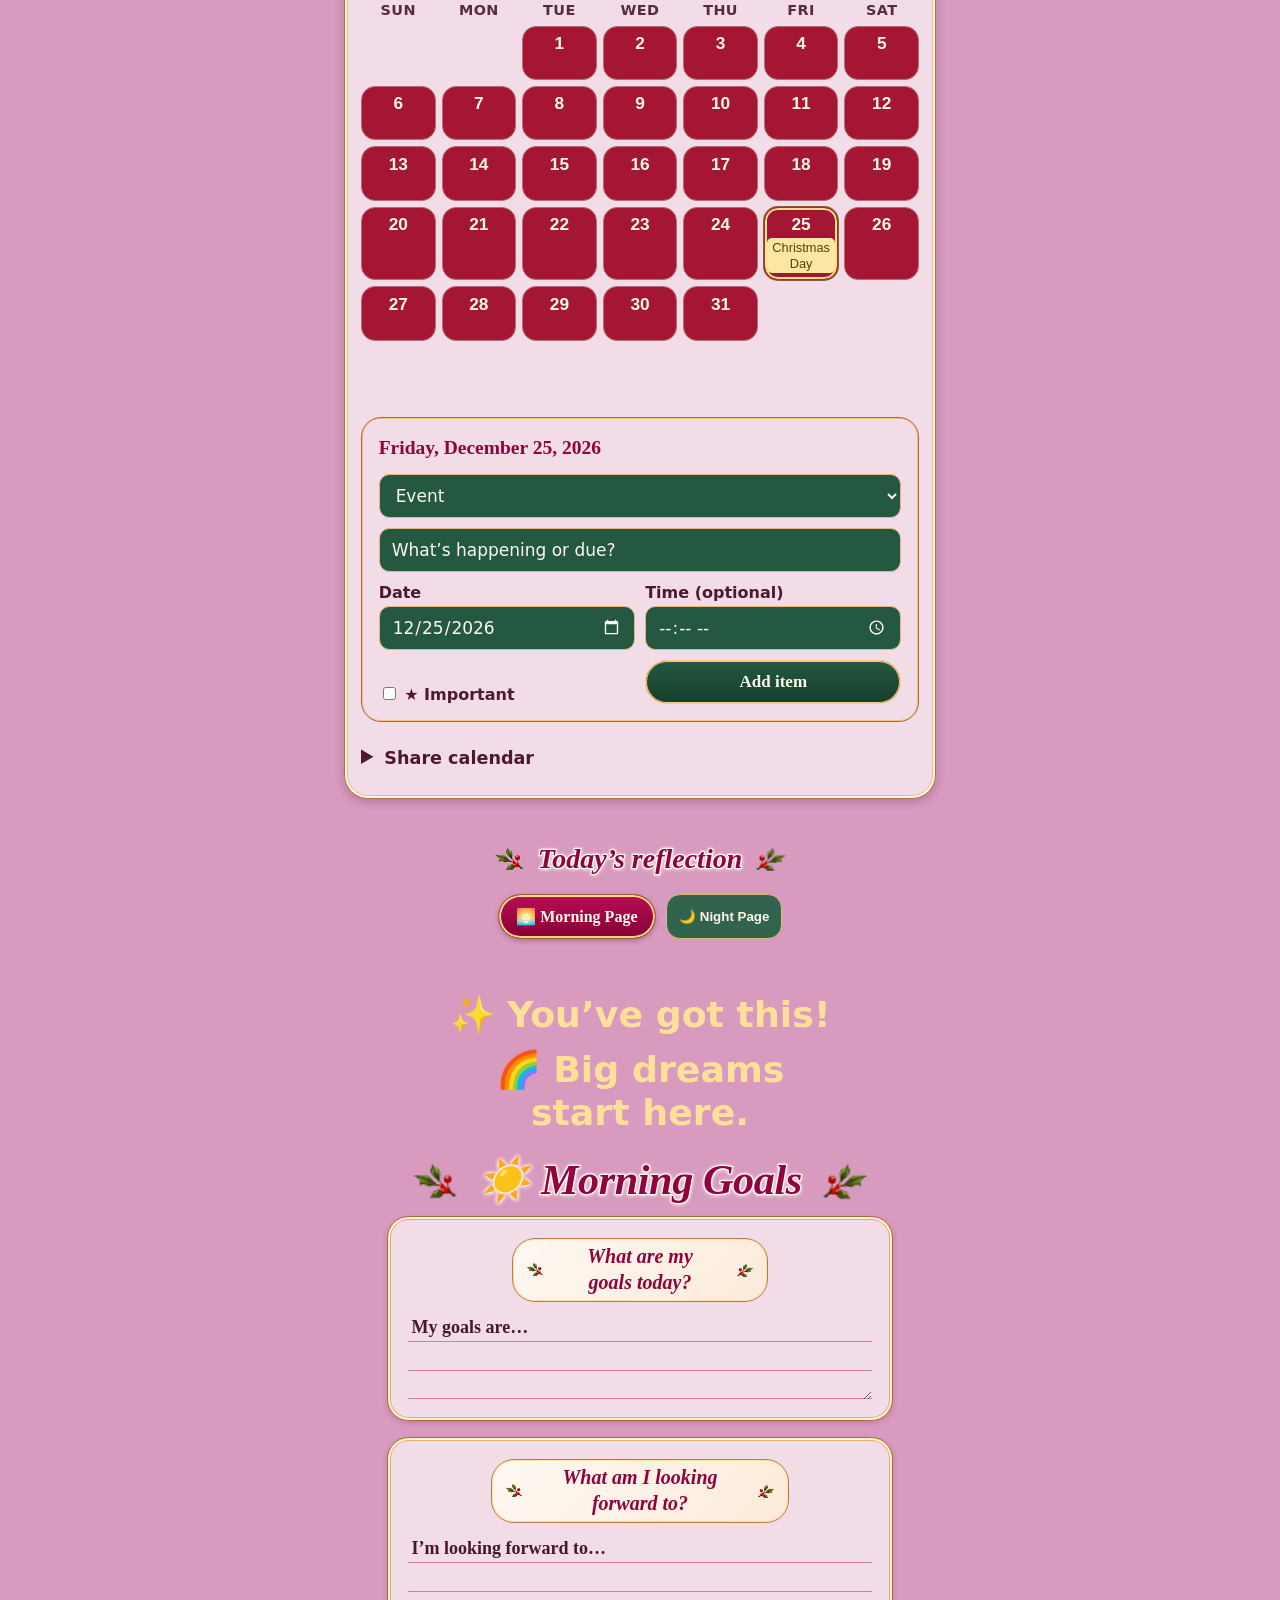
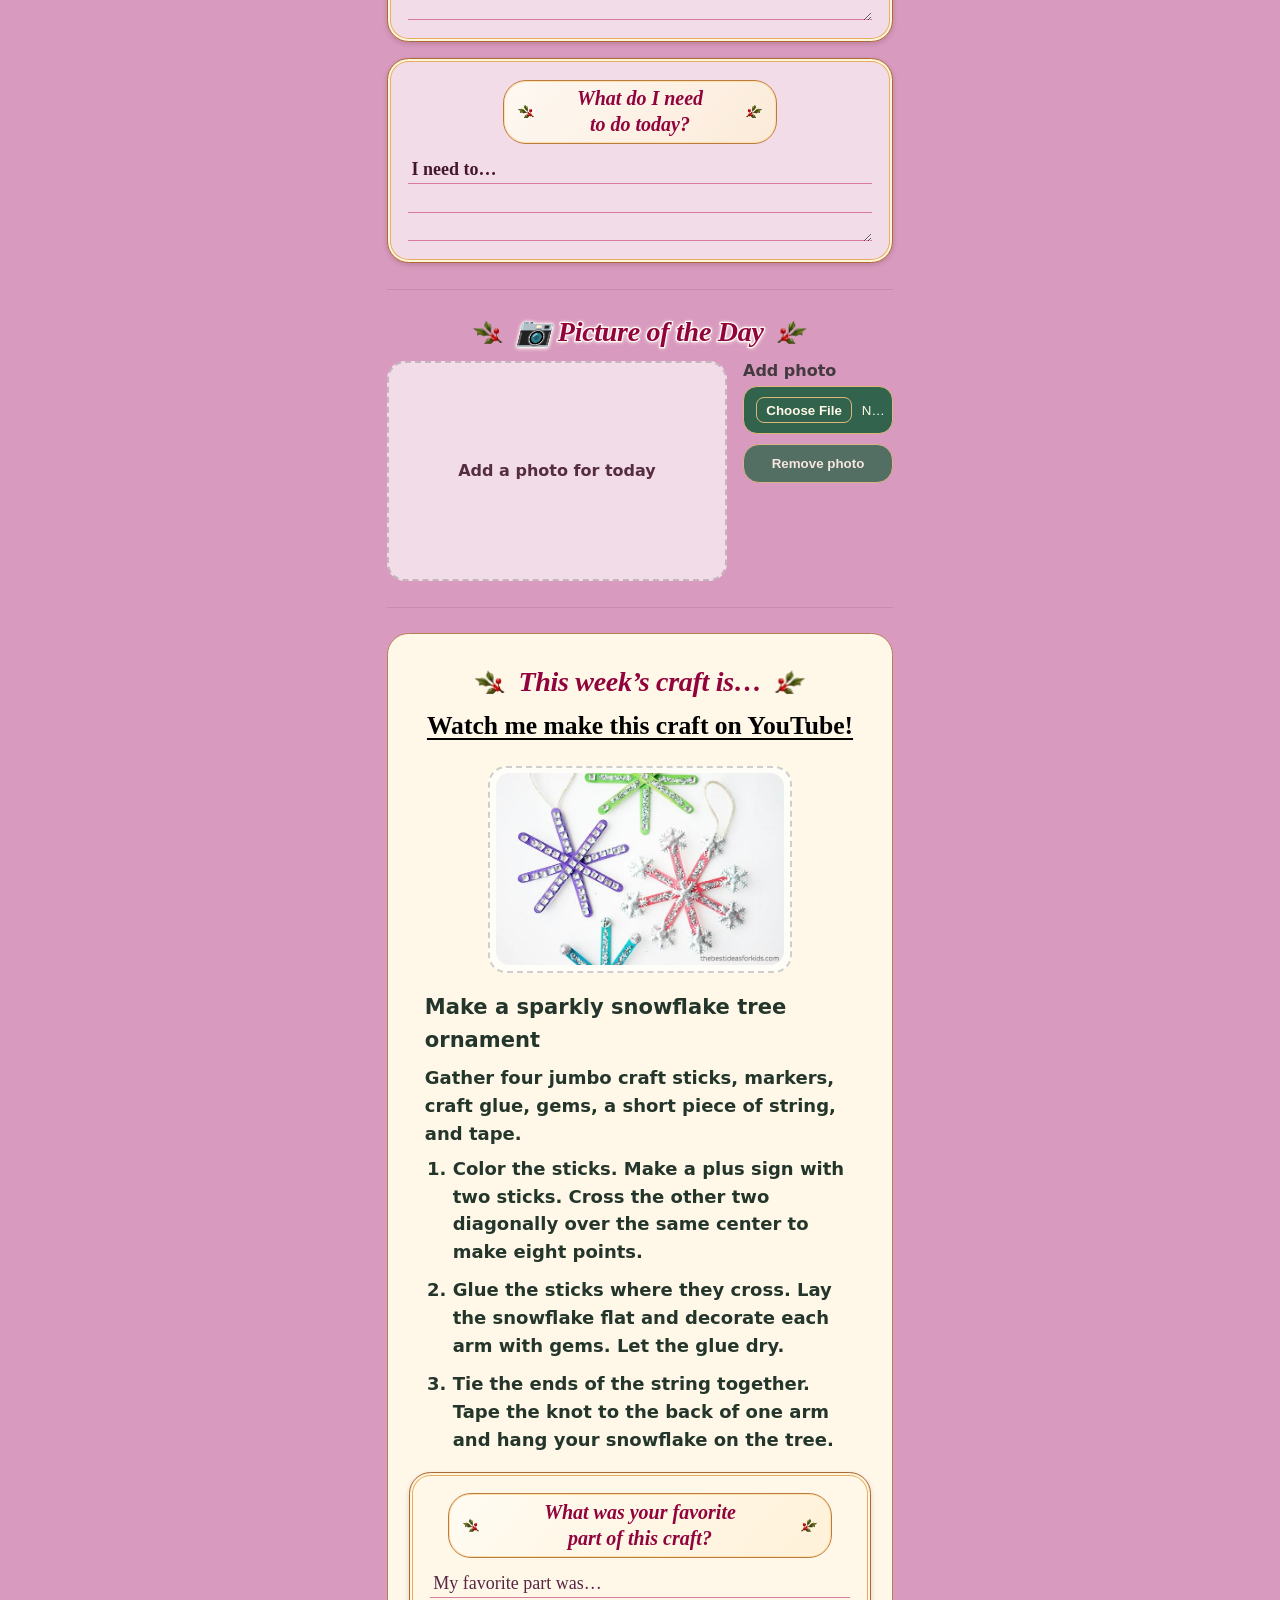
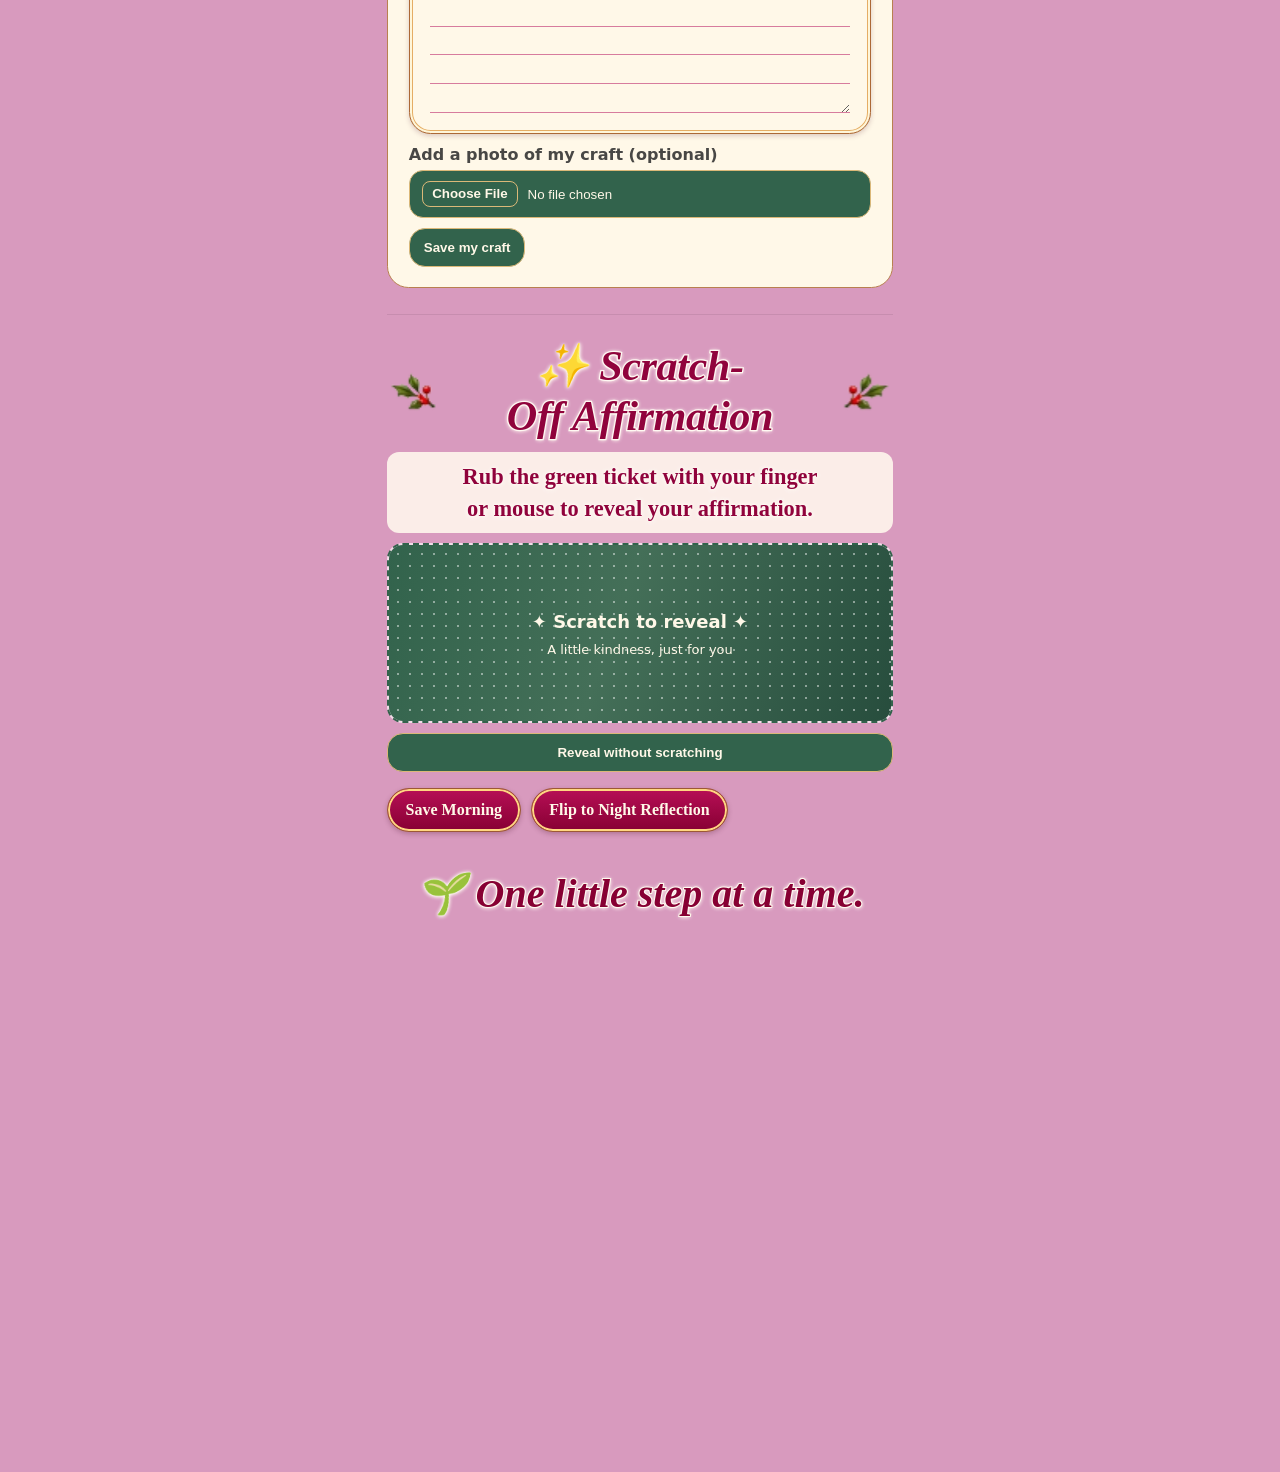
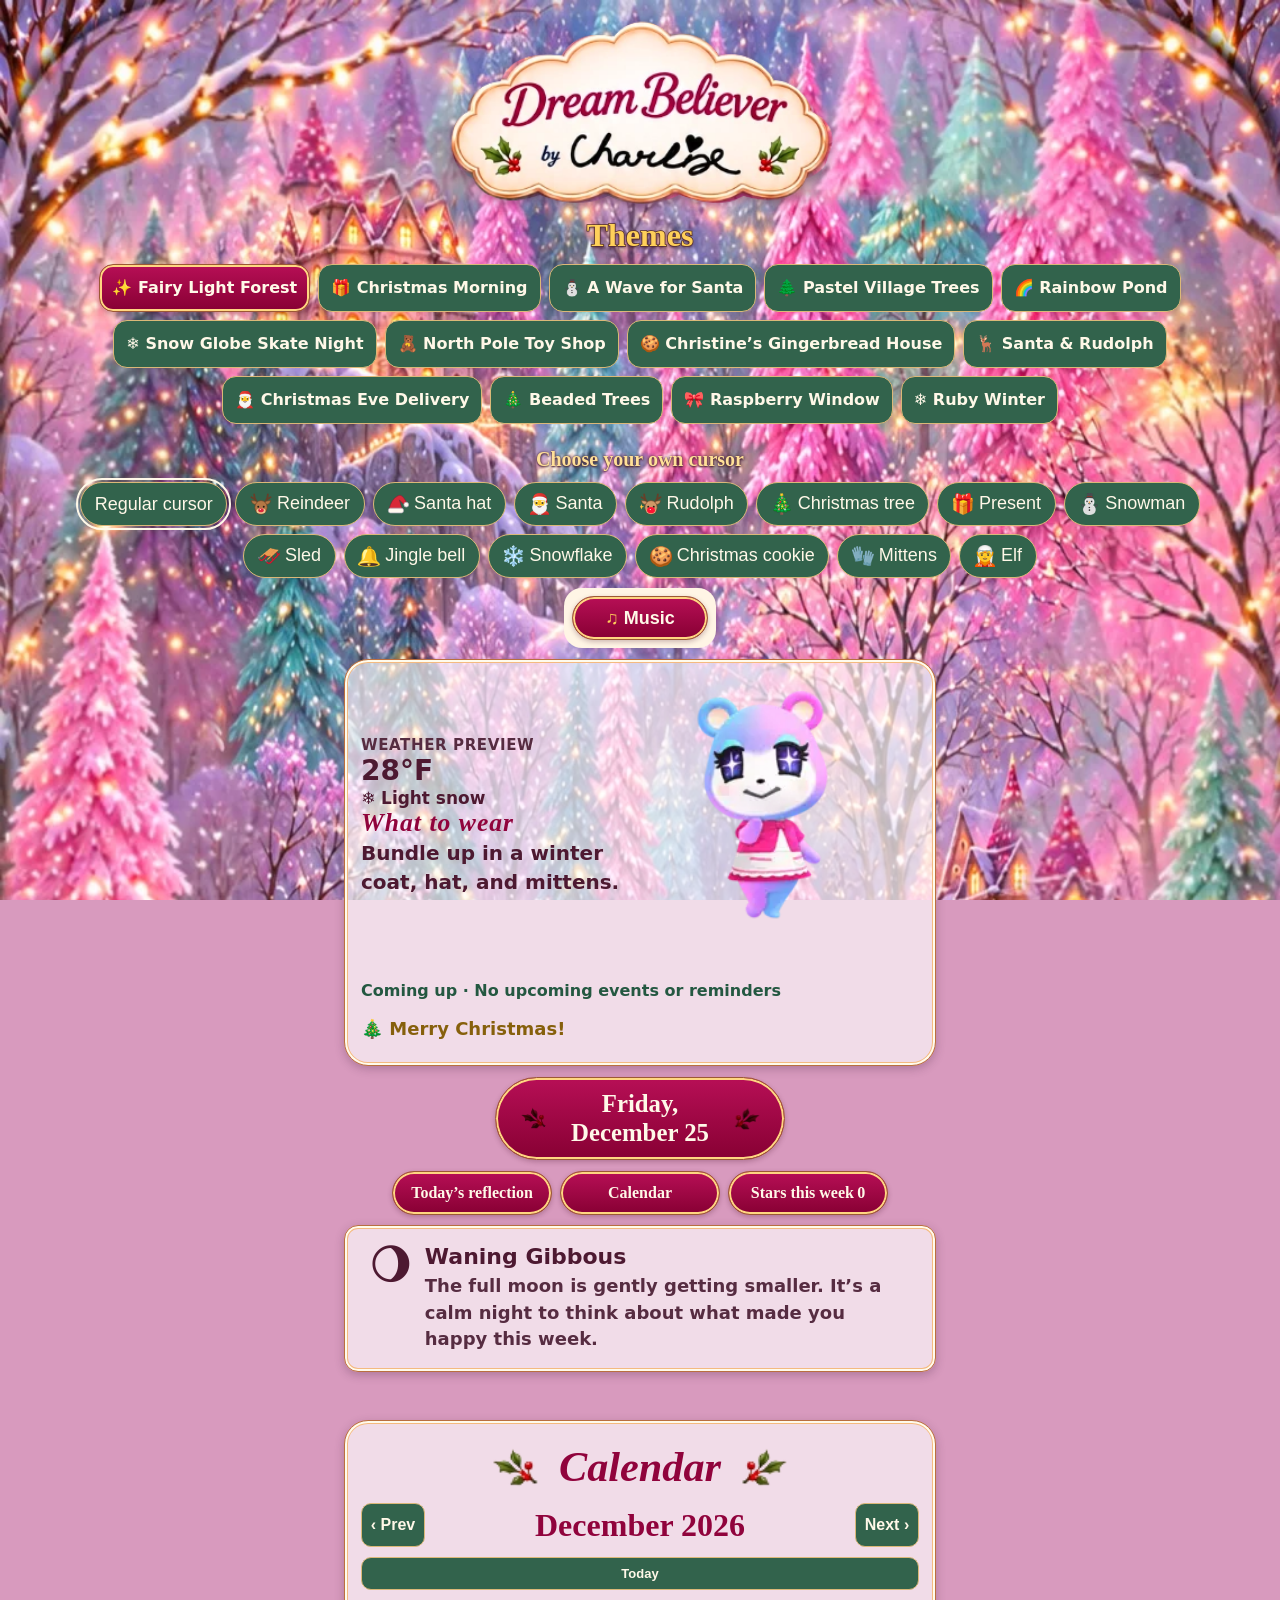
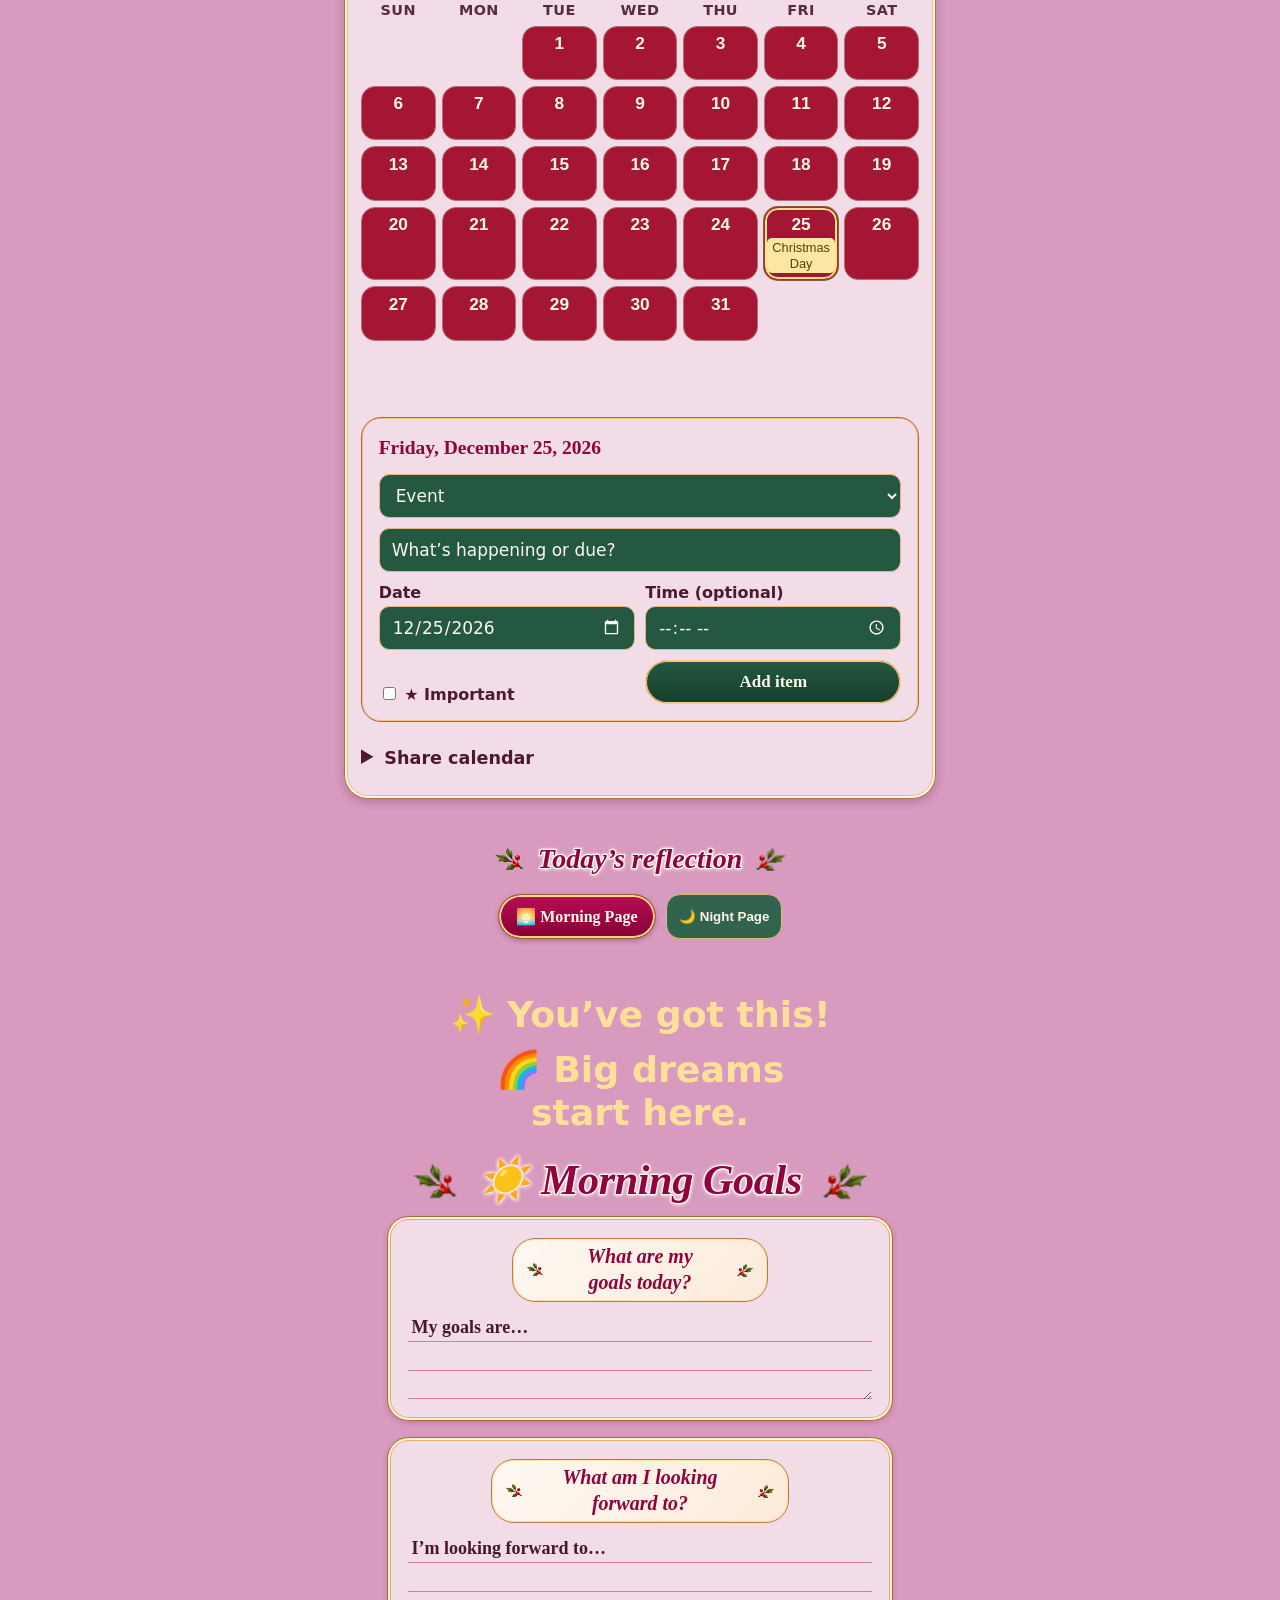
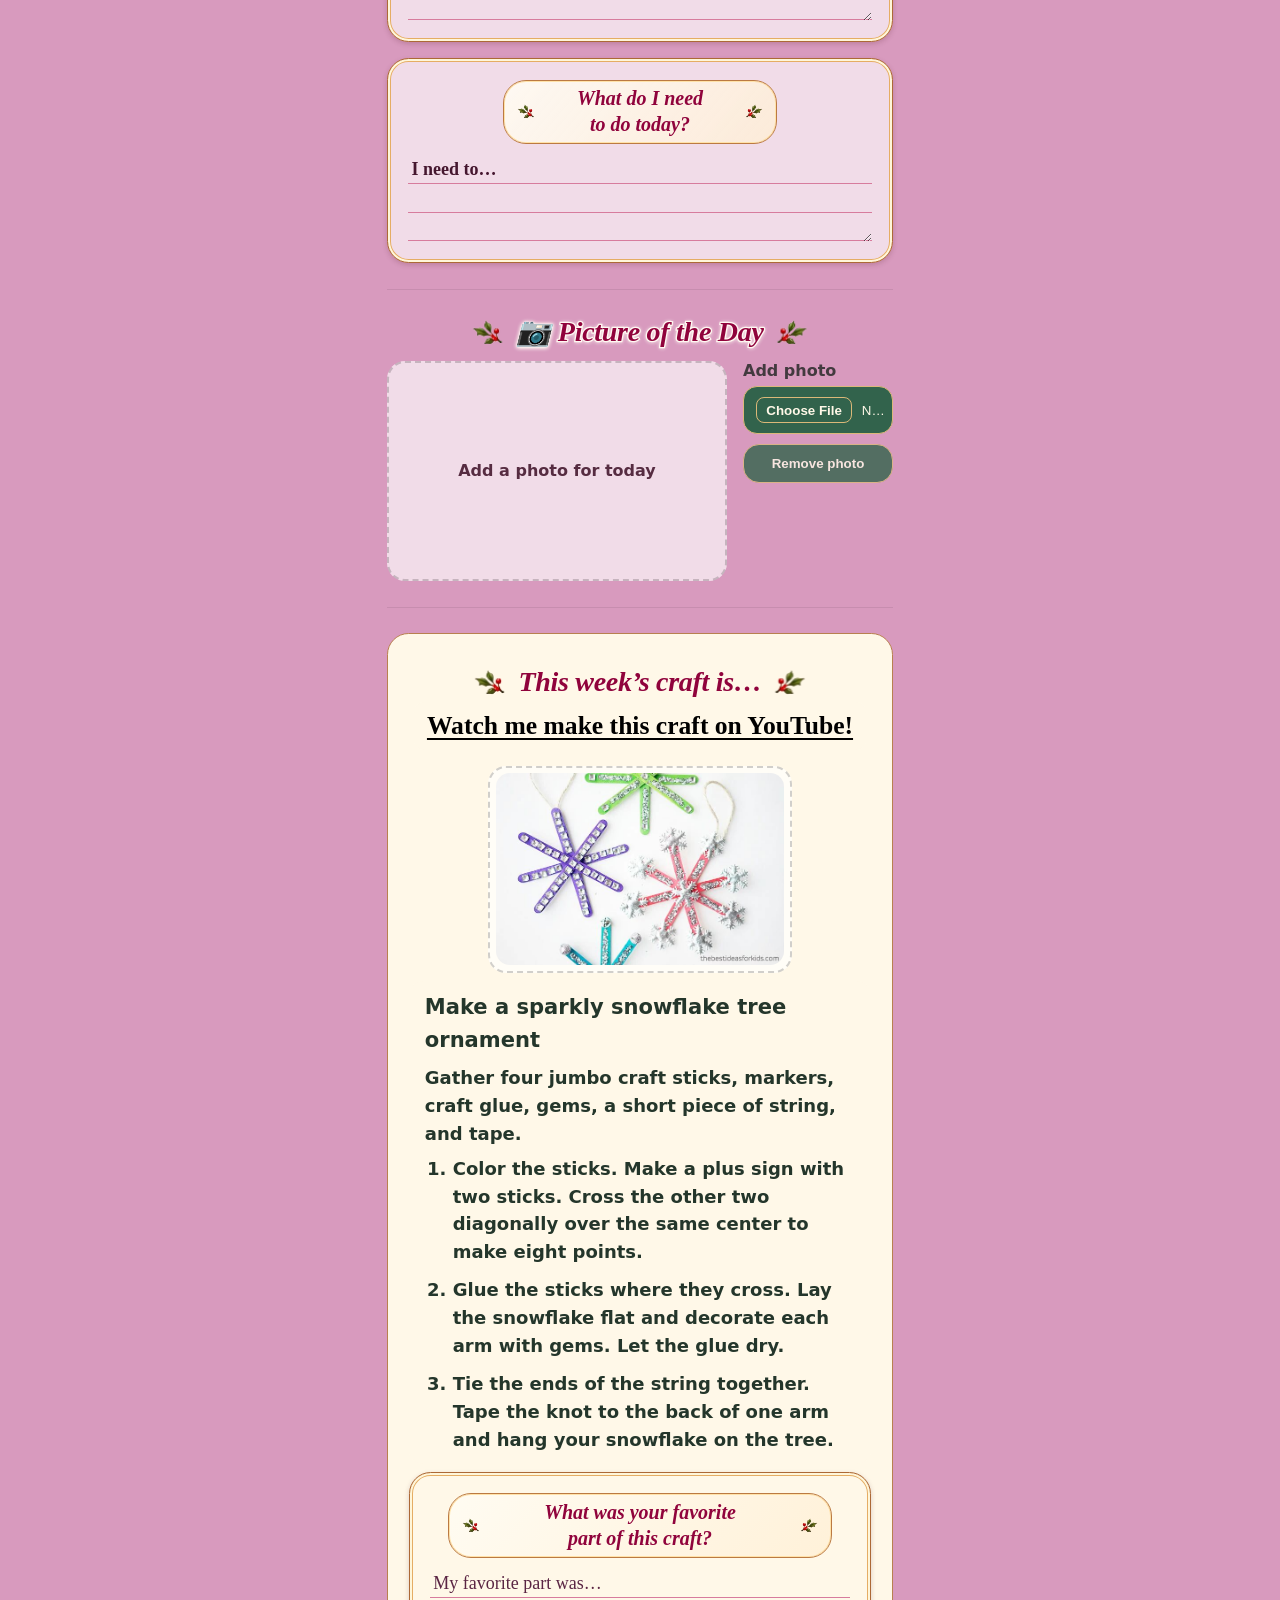
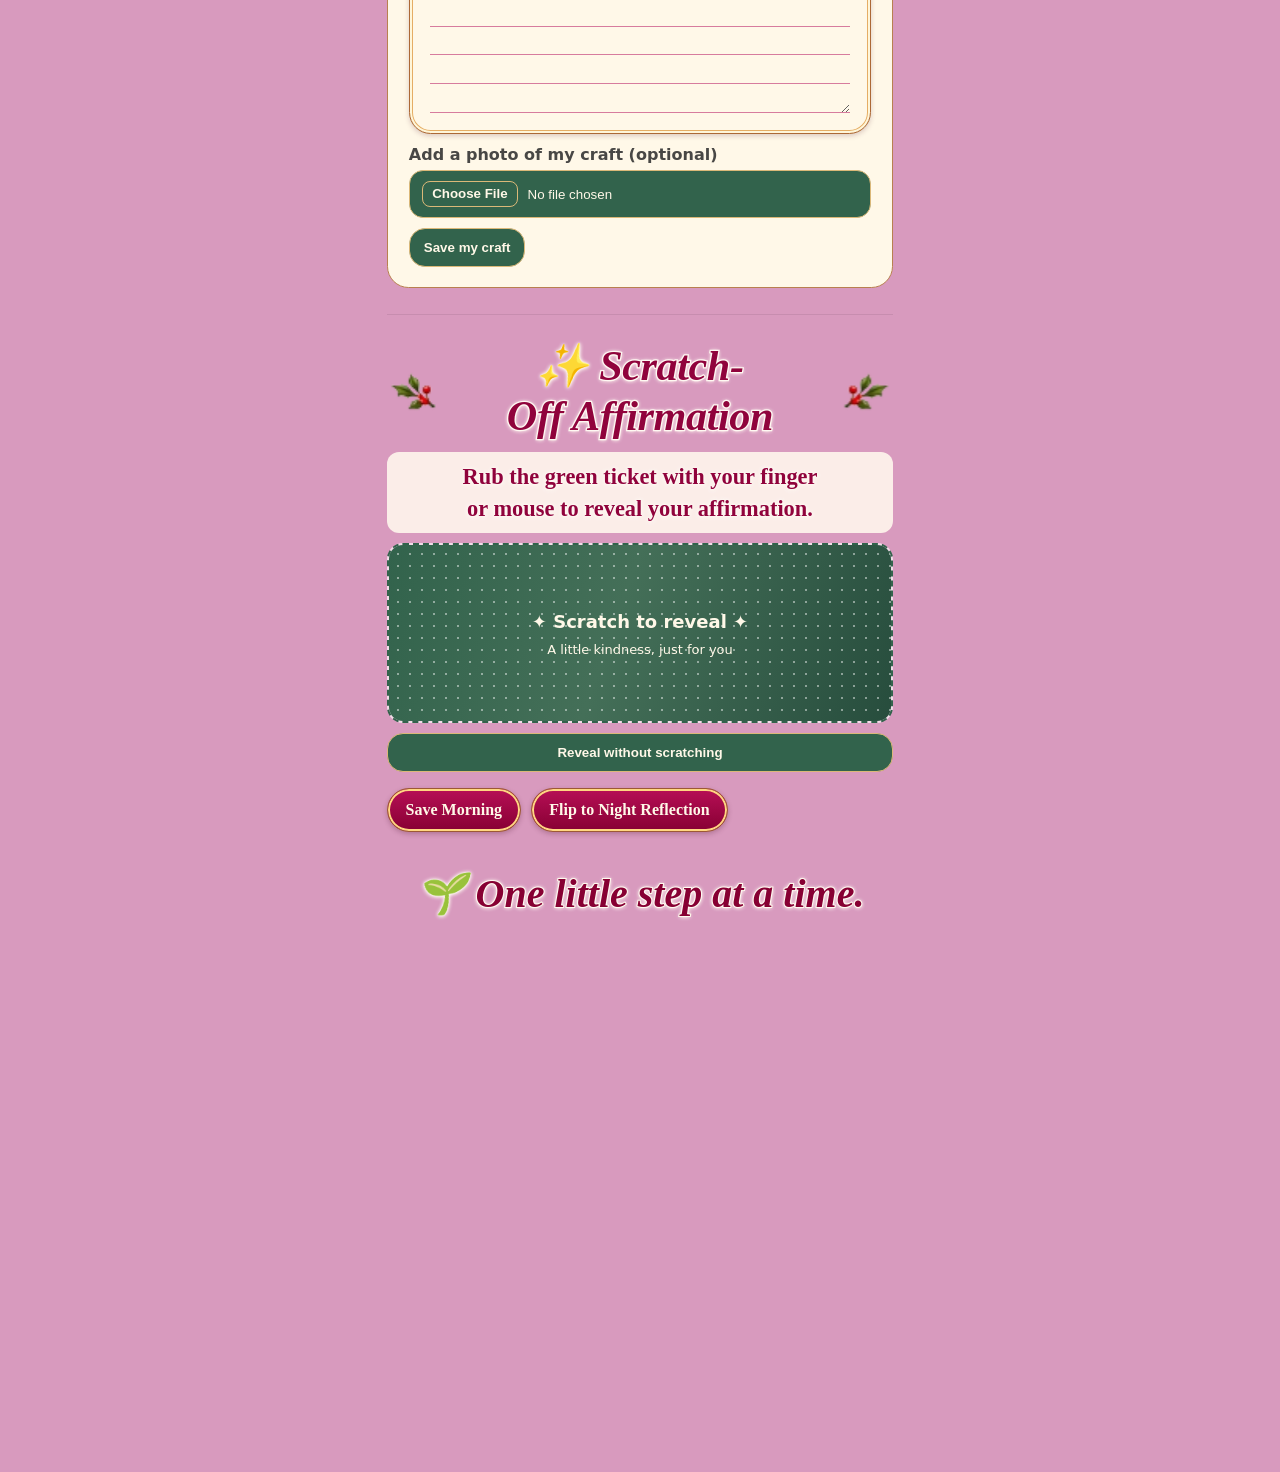
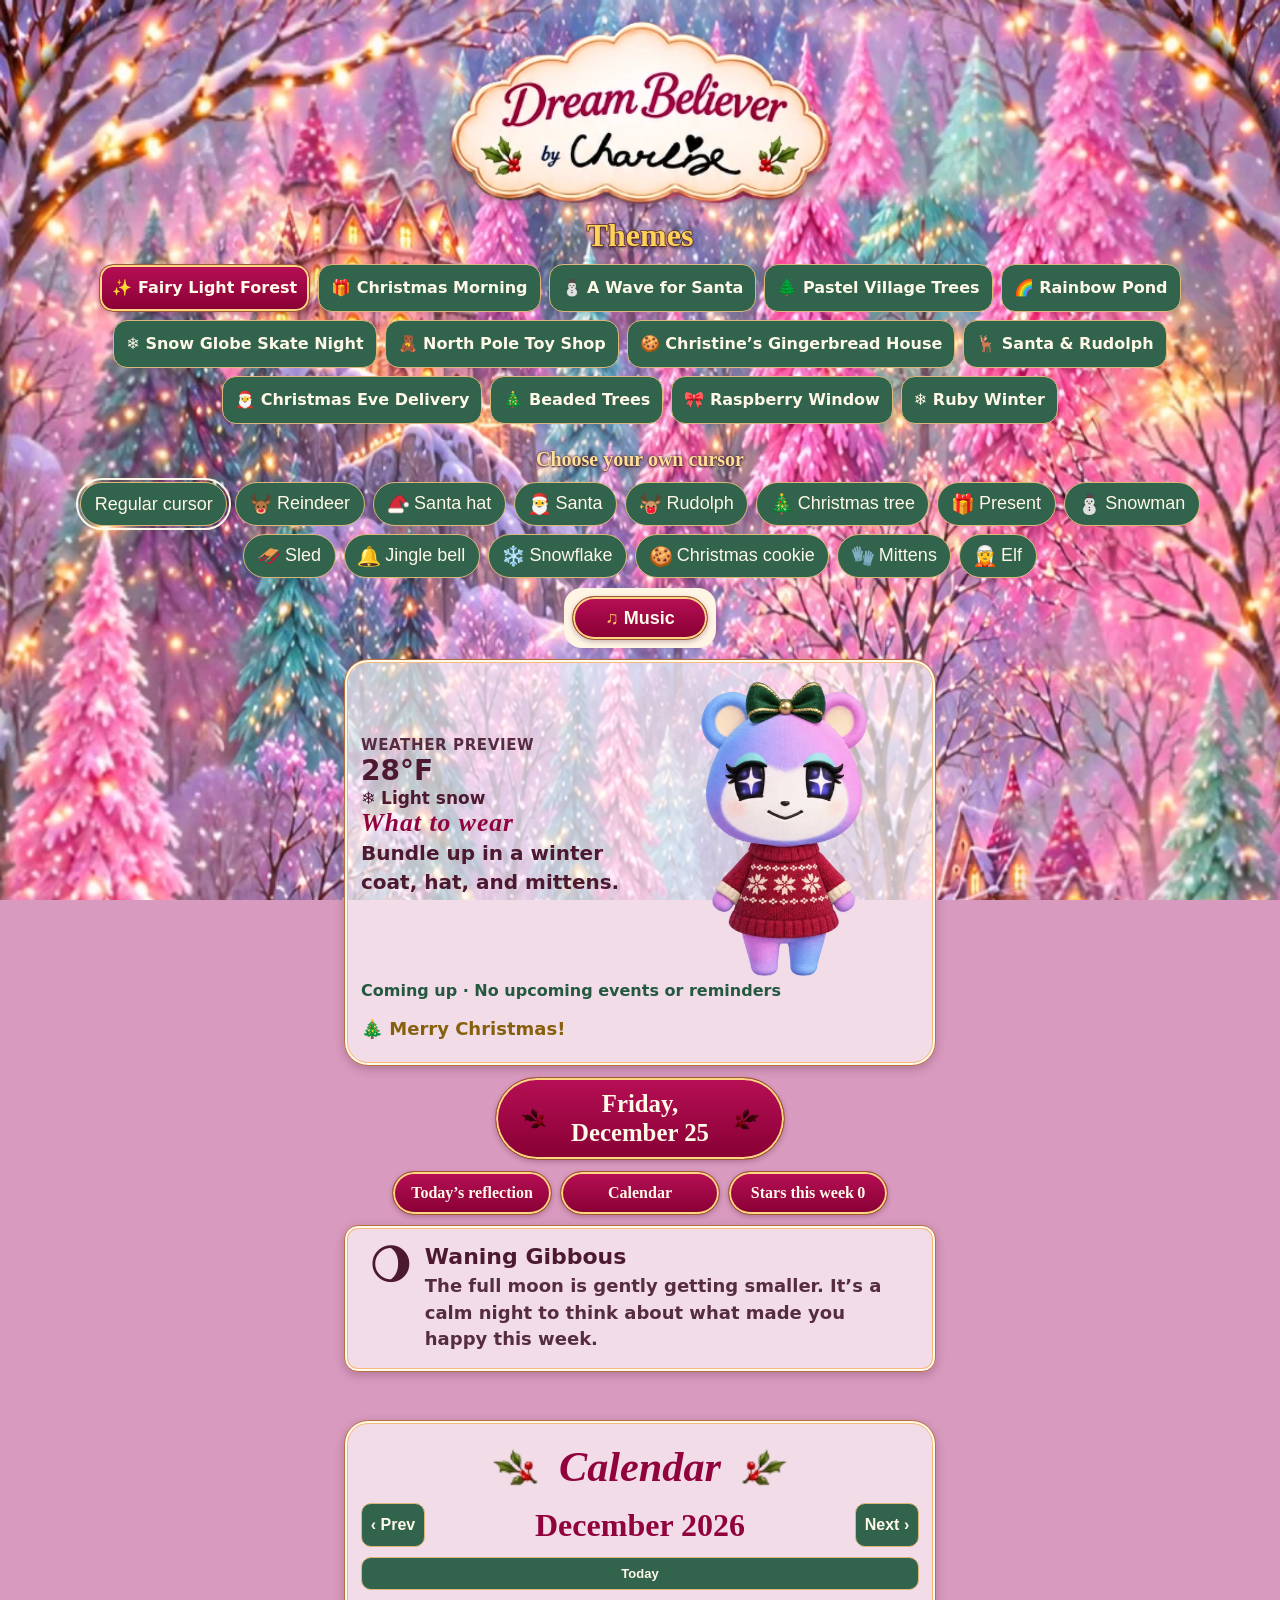
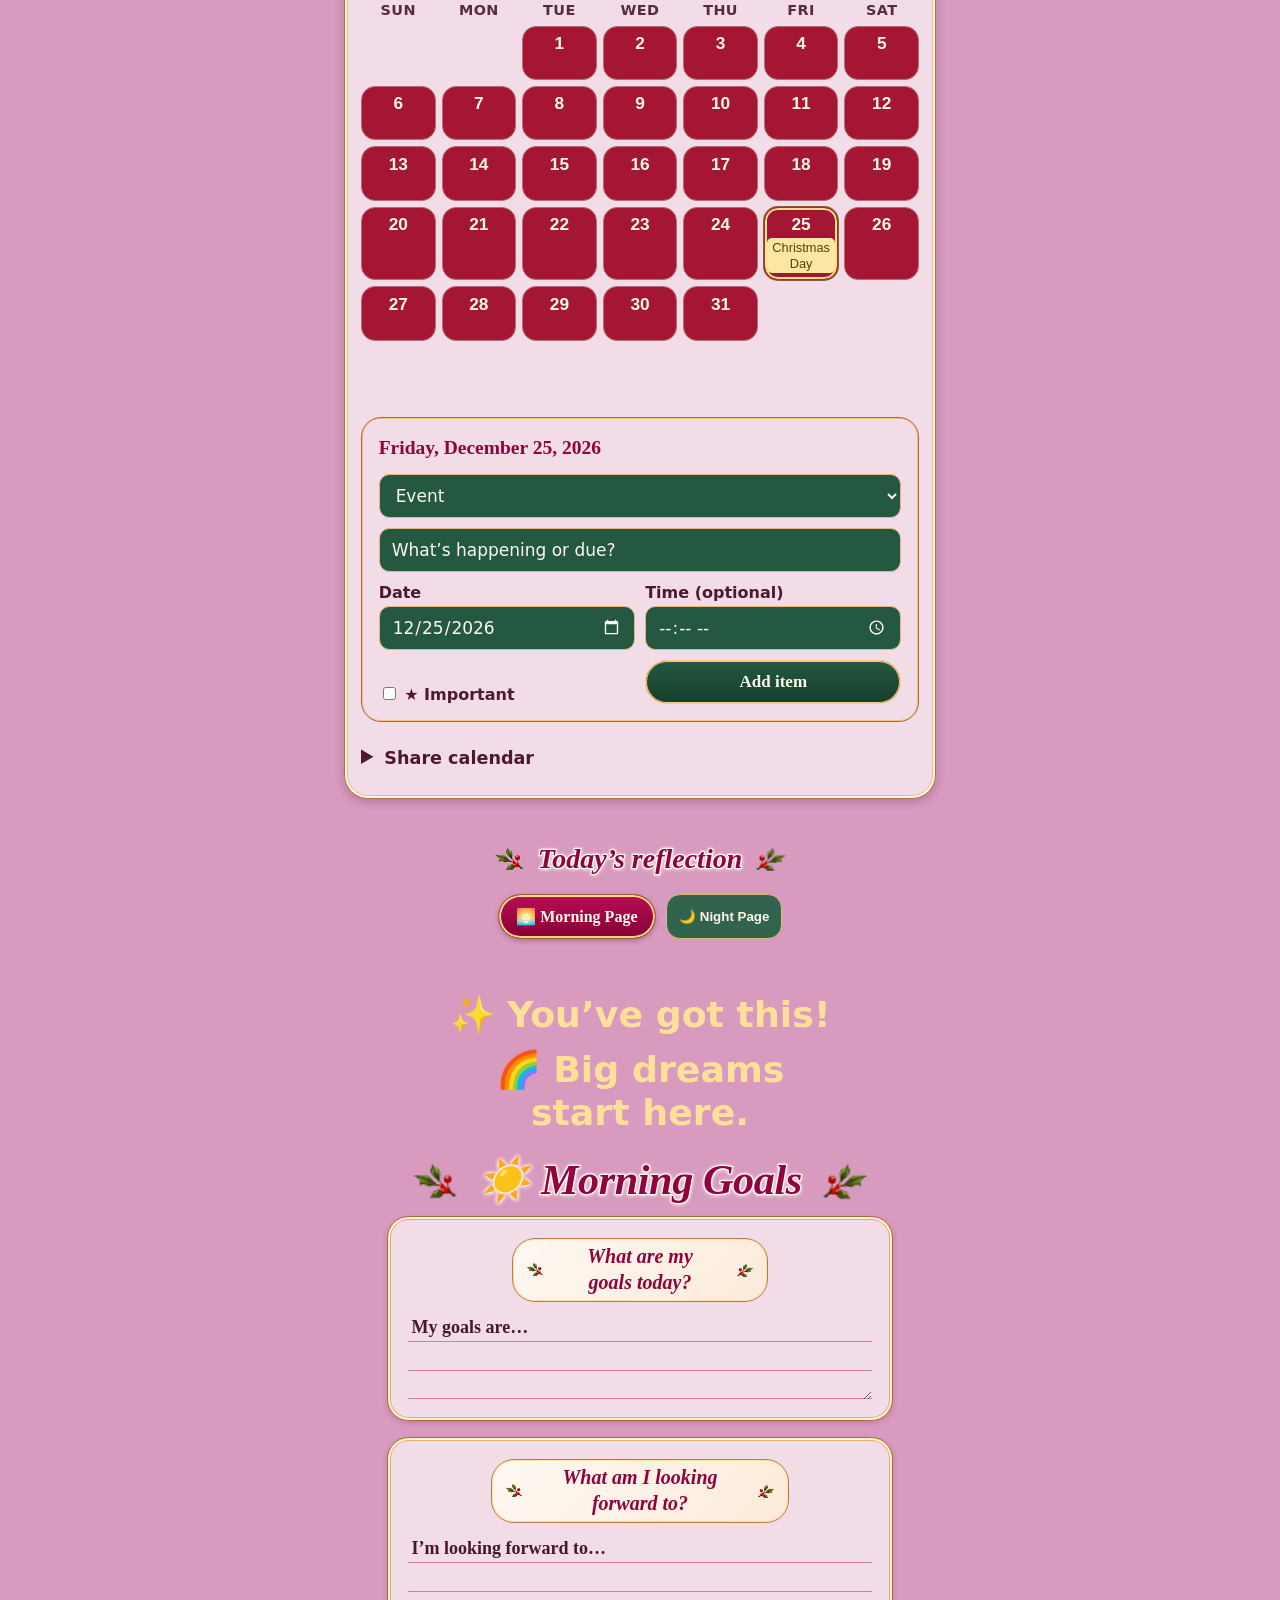
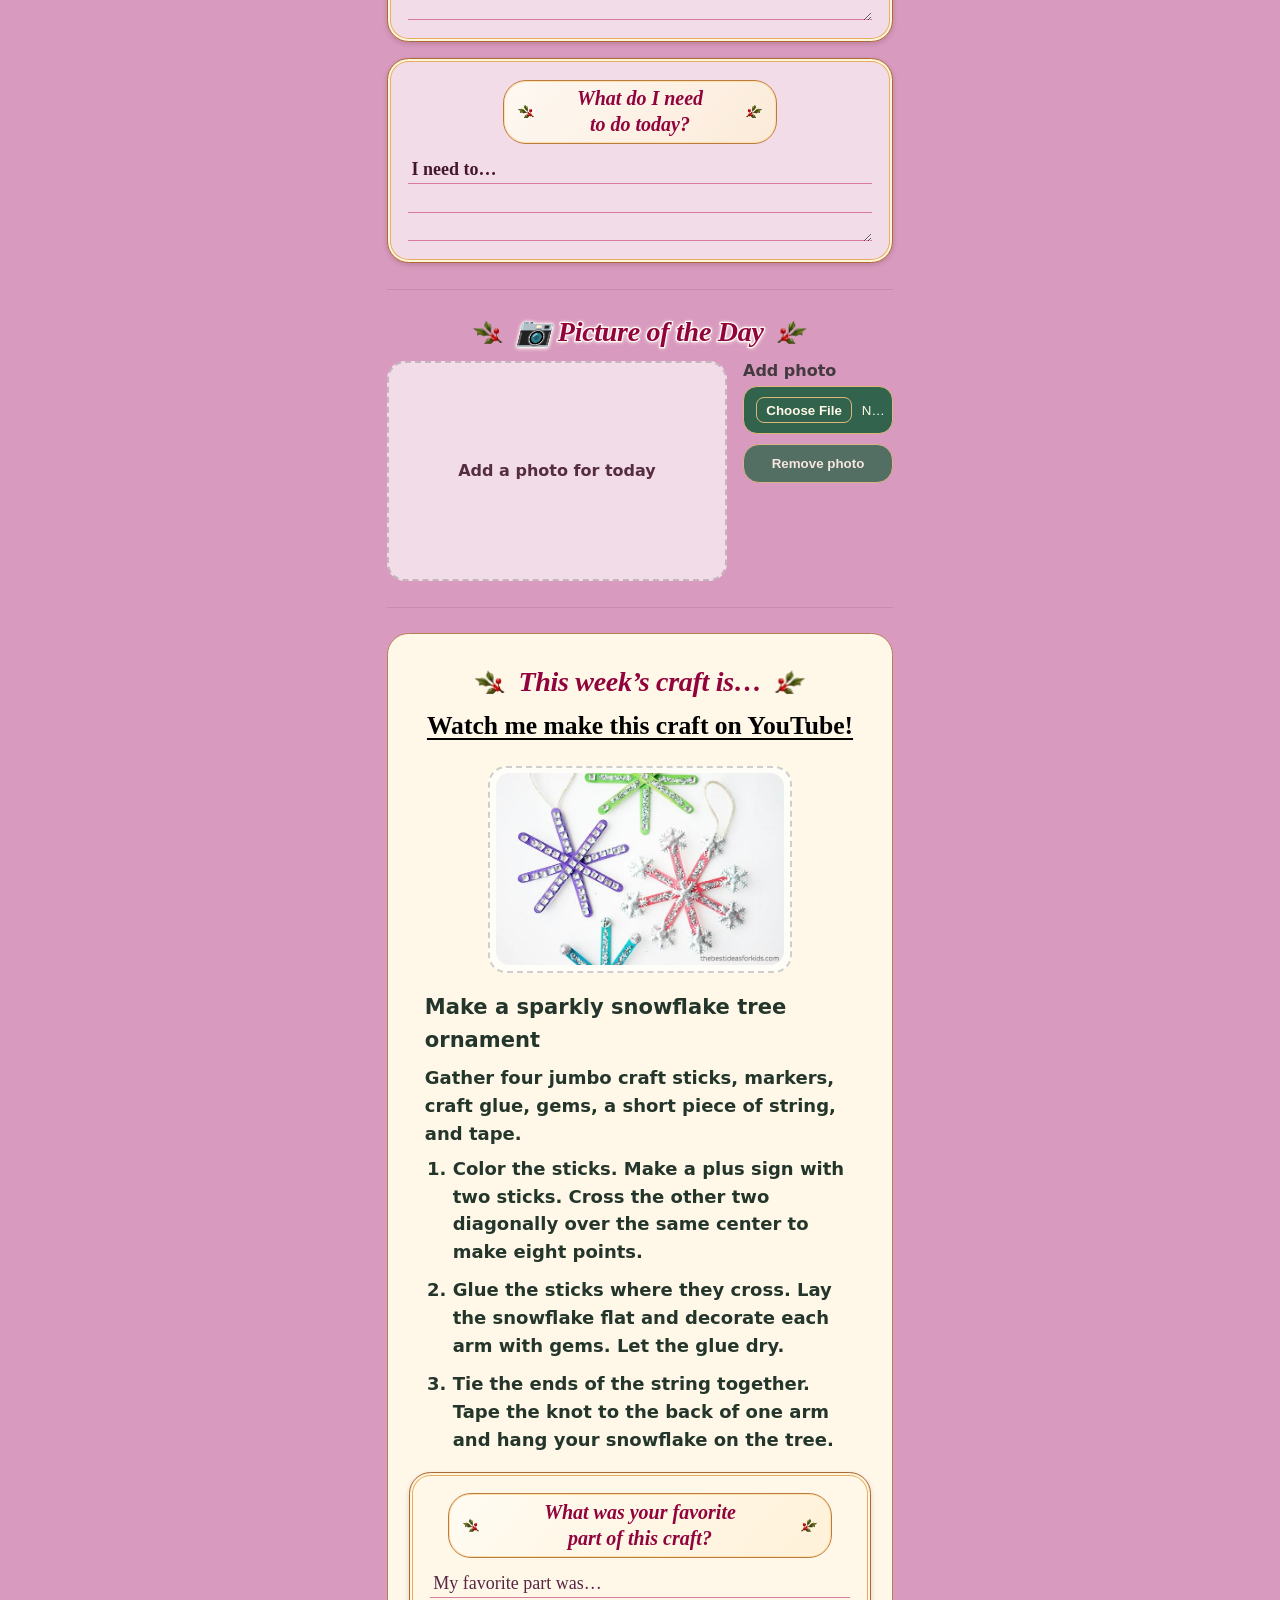
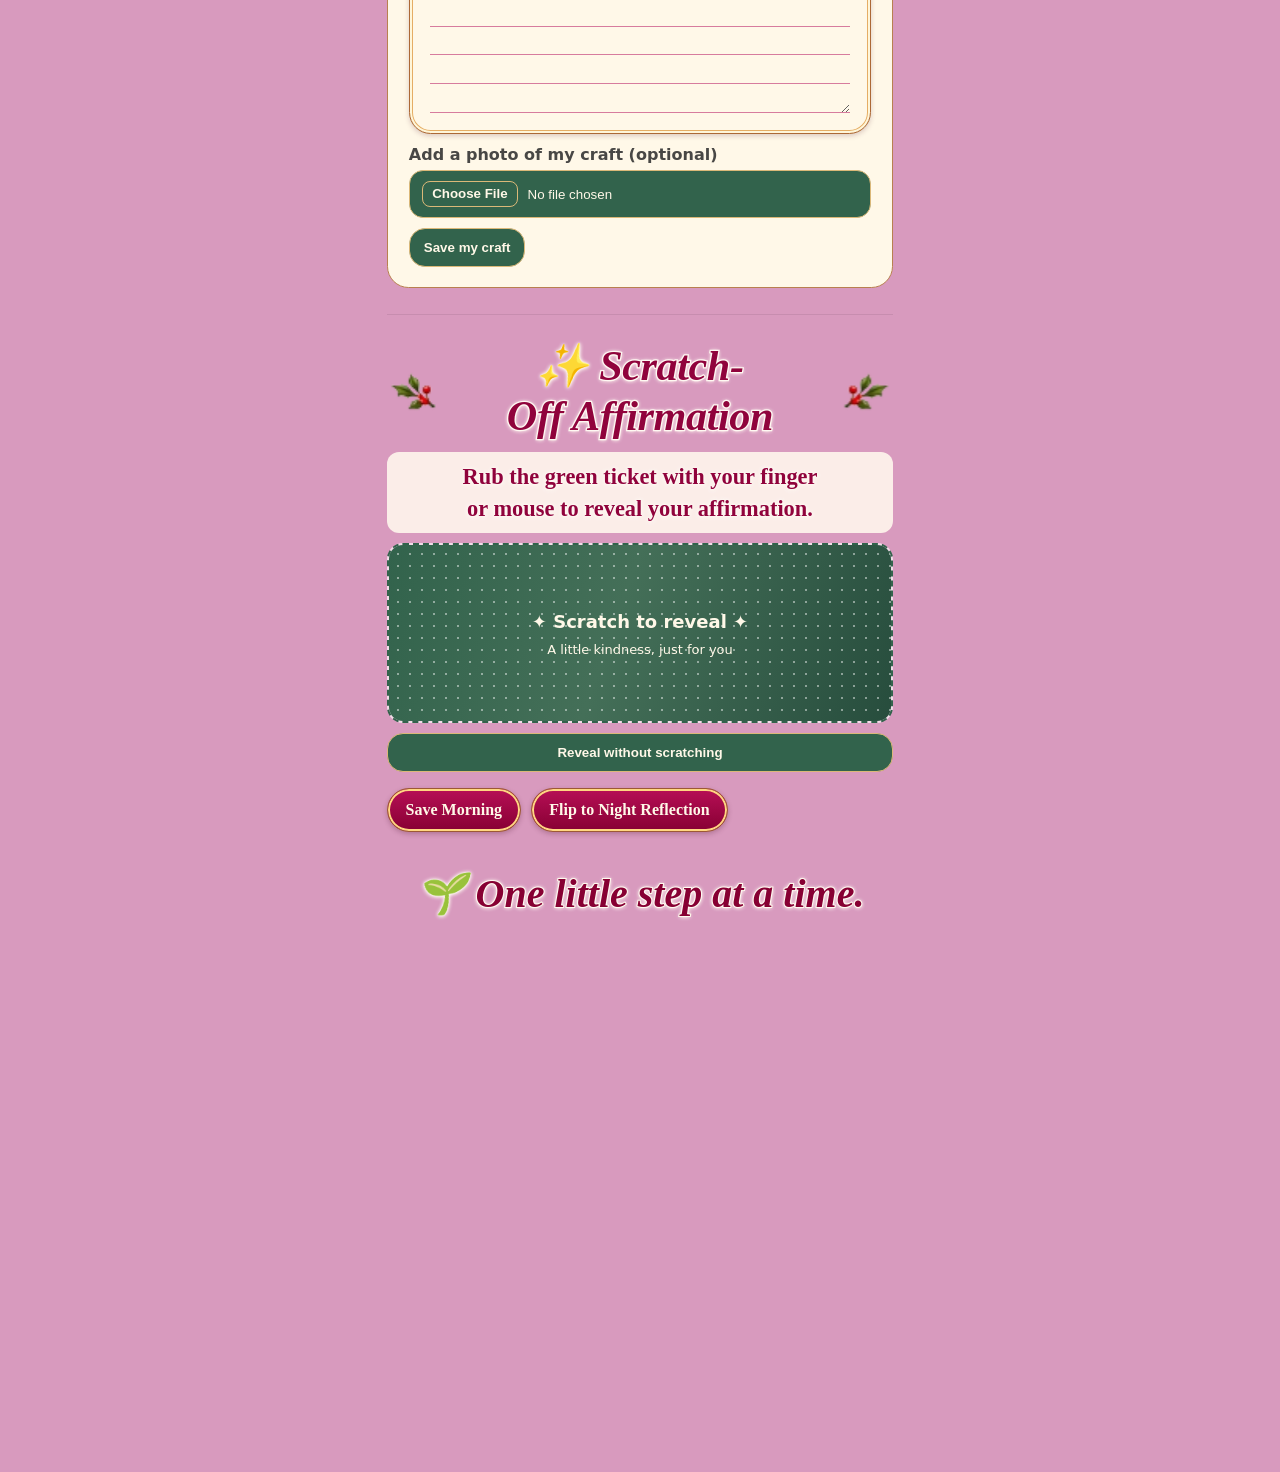
